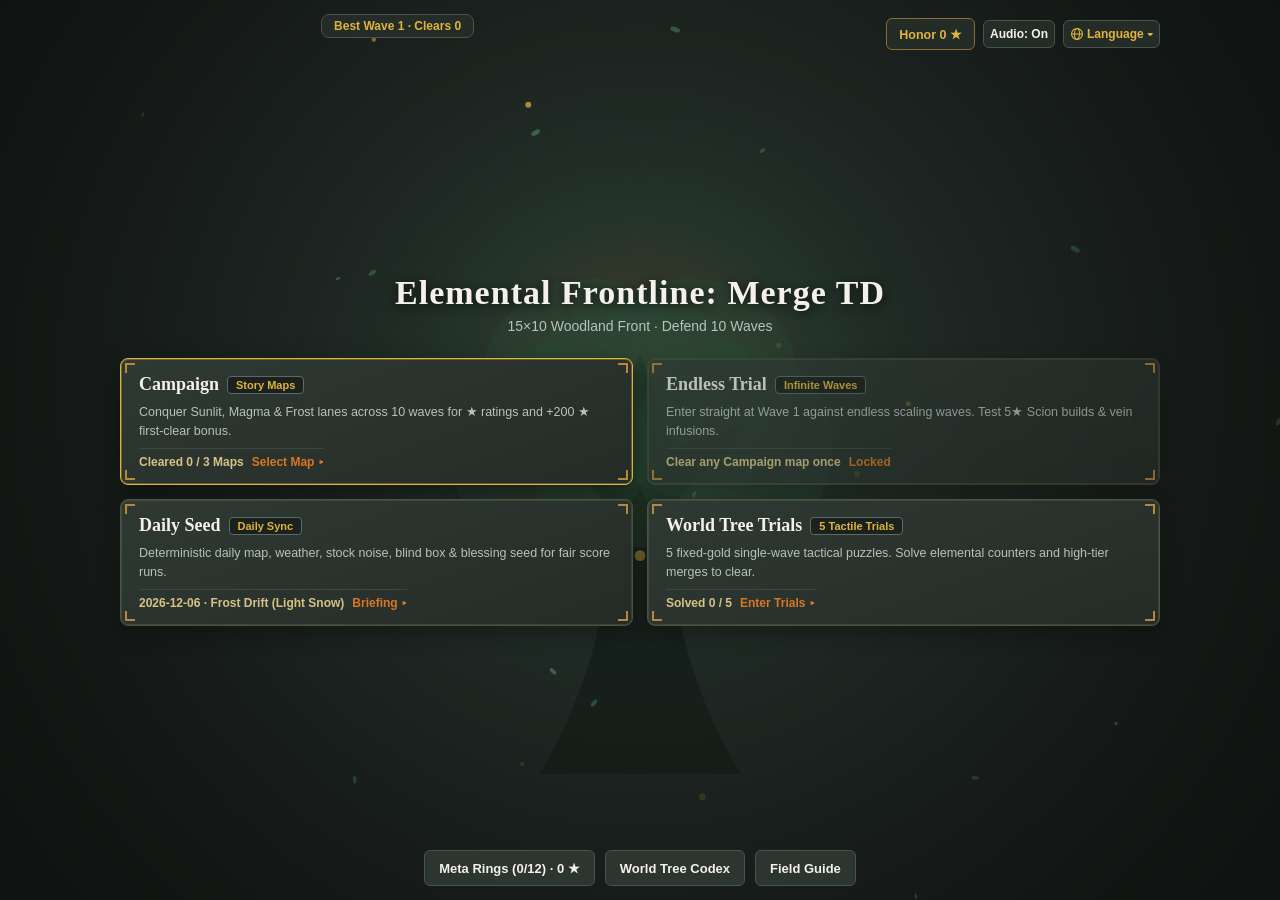
==== index.html @ 01dba40d "1" ====
<!DOCTYPE html>
<html lang="zh-TW">

<head>
    <meta charset="UTF-8">
    <meta name="viewport" content="width=device-width, initial-scale=1.0, viewport-fit=cover">
    <title>元素陣線：合成塔防</title>
    <link rel="icon" href="data:,">
    <link rel="stylesheet" href="style.css">
</head>

<body>
    <main class="center-arena">
        <!-- 單排不折行頂部 HUD：整合生命、金幣、靈露、波數與倍速/暫停/音效/？說明鈕 -->
        <div id="hud-container">
            <div class="hud-stats">
                <div class="hud-item hud-hp" title="世界樹生命"><svg class="ui-ico ui-ico-heart" viewBox="0 0 16 16"
                        aria-hidden="true">
                        <path
                            d="M8 13.7C8 13.7 2.2 10 2.2 5.7A3.2 3.2 0 0 1 8 3.8a3.2 3.2 0 0 1 5.8 1.9C13.8 10 8 13.7 8 13.7Z"
                            fill="currentColor" />
                    </svg><span id="base-hp-display" class="num">20/20</span></div>
                <div class="hud-item hud-gold" title="當前金幣"><span aria-hidden="true">💰</span><span id="gold-display"
                        class="num">40</span></div>
                <div class="hud-item hud-dew" title="擊殺敵人累積靈露，用於施放世界樹主動技能"><svg class="ui-ico ui-ico-dew"
                        viewBox="0 0 16 16" aria-hidden="true">
                        <path d="M8 2.2C8 2.2 3.8 7.1 3.8 10.1a4.2 4.2 0 0 0 8.4 0C12.2 7.1 8 2.2 8 2.2Z"
                            fill="#4A9EBF" />
                    </svg><span id="hud-dew-label">靈露</span> <span class="dew-bar-track"><span id="dew-bar-fill"
                            class="dew-bar-fill"></span></span><span id="dew-display" class="num">20/120</span>
                </div>
                <div class="hud-item hud-wave">
                    <span id="wave-display" class="num">第 1 / 10 波</span>
                    <span id="wave-phase-tag" class="wave-phase-tag num">等待開始</span>
                </div>
                <div class="hud-item hud-best" title="本圖最高紀錄"><span id="hud-best-label">最高</span> <span
                        id="best-wave-display" class="num">第 1 波</span>
                </div>
            </div>
            <div class="hud-actions">
                <button id="speed-btn" class="hud-ctrl-btn speed-btn num" type="button"
                    title="切換遊戲倍速 [Tab/S]">1x</button>
                <button id="pause-btn" class="hud-ctrl-btn hud-pause-btn" type="button" disabled
                    title="暫停或繼續 [Space]">暫停</button>
                <button id="sound-btn" class="hud-ctrl-btn hud-sound-btn" type="button" title="切換音效">音效</button>
                <button id="help-btn" class="hud-ctrl-btn hud-help-btn" type="button" aria-expanded="false"
                    aria-label="開啟戰術手冊" title="開啟戰術手冊與屬性地形速查"><svg class="ui-ico ui-ico-help" viewBox="0 0 16 16"
                        aria-hidden="true">
                        <circle cx="8" cy="8" r="6" fill="none" stroke="currentColor" stroke-width="1.5" />
                        <path d="M6.3 6.2a1.8 1.8 0 1 1 2.5 1.7c-.6.3-.8.7-.8 1.3v.3M8 11.8v.2" fill="none"
                            stroke="currentColor" stroke-width="1.6" stroke-linecap="round" />
                    </svg><span id="help-btn-label">戰術手冊</span></button>
                <div class="lang-dropdown" id="lang-dropdown">
                    <button id="lang-btn" class="hud-ctrl-btn hud-lang-btn" type="button" aria-haspopup="true"
                        aria-expanded="false" aria-label="切換語言" title="切換語言 / Switch Language">
                        <svg class="lang-globe-icon" viewBox="0 0 16 16" aria-hidden="true">
                            <circle cx="8" cy="8" r="6.2" fill="none" stroke="currentColor" stroke-width="1.3" />
                            <ellipse cx="8" cy="8" rx="2.8" ry="6.2" fill="none" stroke="currentColor"
                                stroke-width="1.2" />
                            <line x1="2.2" y1="8" x2="13.8" y2="8" stroke="currentColor" stroke-width="1.2" />
                        </svg>
                        <span id="lang-btn-label">語言 ▾</span>
                    </button>
                    <div id="lang-menu" class="lang-menu hidden" role="menu" aria-labelledby="lang-btn">
                        <button type="button" class="lang-option is-active" data-lang="zh-TW" role="menuitemradio"
                            aria-checked="true">
                            <span>繁體中文</span>
                            <span class="lang-check" aria-hidden="true">✓</span>
                        </button>
                        <button type="button" class="lang-option" data-lang="en" role="menuitemradio"
                            aria-checked="false">
                            <span>English</span>
                            <span class="lang-check" aria-hidden="true">✓</span>
                        </button>
                    </div>
                </div>
            </div>
        </div>

        <!-- 頂部 HUD 下方收折標籤列（預設收合僅顯示下波弱點占比與總數，點擊才展開詳細清單） -->
        <div id="hud-sub-slot" class="hud-sub-slot">
            <div id="wave-forecast-bar" class="wave-forecast-bar">
                <div class="forecast-bar-main">
                    <button id="forecast-toggle-btn" class="forecast-toggle-btn" type="button" aria-expanded="false">
                        <span id="forecast-bar-title" class="num">下波預告 · 第 1 波</span>
                        <span id="forecast-weak-chips" class="forecast-weak-chips num"></span>
                        <span id="forecast-toggle-indicator" class="forecast-chevron">▾</span>
                    </button>
                    <div id="forecast-inline-summary" class="forecast-inline-summary"></div>
                    <div id="info-legend" class="info-legend-inline hidden">
                        <span><svg class="ui-ico ui-ico-fire" viewBox="0 0 16 16" aria-hidden="true">
                                <path
                                    d="M8.4 1.8c.4 2.4 3.4 4.1 3.4 7.4a3.8 3.8 0 0 1-7.6 0c0-1.9 1-3.3 2.1-4.3.2 1.2 1 1.8 1.6 2-.3-1.8.1-3.5.5-5.1Z"
                                    fill="#C94A38" />
                            </svg><span class="legend-text">火 ▸ 蔓藤</span></span>
                        <span><svg class="ui-ico ui-ico-ice" viewBox="0 0 16 16" aria-hidden="true">
                                <path d="M8 1.8v12.4M2.6 4.9l10.8 6.2M13.4 4.9L2.6 11.1" stroke="#4A9EBF"
                                    stroke-width="1.6" stroke-linecap="round" />
                            </svg><span class="legend-text">冰 ▸ 熔岩</span></span>
                        <span><svg class="ui-ico ui-ico-thunder" viewBox="0 0 16 16" aria-hidden="true">
                                <path d="M9.4 1.8L3.8 9h4l-1.2 5.2L12.2 7H8.2l1.2-5.2Z" fill="#E0B43C" />
                            </svg><span class="legend-text">雷 ▸ 機械</span></span>
                    </div>
                </div>
                <div id="forecast-detail-drawer" class="forecast-detail-drawer">
                    <div class="forecast-detail-col">
                        <span id="forecast-current-header" class="forecast-col-title num">本波情報 · 第 1 波</span>
                        <ul id="forecast-current-list" class="forecast-list"></ul>
                    </div>
                    <div class="forecast-detail-col">
                        <span id="forecast-next-header" class="forecast-col-title num">下波預告 · 第 2 波</span>
                        <ul id="forecast-next-list" class="forecast-list"></ul>
                    </div>
                </div>
            </div>

            <div id="pause-banner" class="pause-banner hidden" role="status" aria-live="polite">
                <span class="pause-banner-text">遊戲已暫停 — 點擊繼續或按 [Space] 恢復</span>
                <div class="pause-banner-actions">
                    <button id="pause-resume-btn" class="pause-banner-btn pause-resume-btn" type="button">繼續</button>
                    <button id="pause-menu-btn" class="pause-banner-btn pause-menu-btn" type="button">切換地圖</button>
                </div>
            </div>
        </div>

        <!-- 桌面寬螢幕兩側石板資訊欄 + 中央 15x10 戰場舞台 -->
        <div class="battlefield-row">
            <aside id="side-panel-left" class="side-panel side-panel-left" aria-label="元素相剋與地形加成速查">
                <div class="side-panel-section">
                    <h2 class="side-panel-title">元素相剋速查</h2>
                    <ul class="side-panel-list">
                        <li class="side-panel-row"><span><svg class="ui-ico ui-ico-fire" viewBox="0 0 16 16"
                                    aria-hidden="true">
                                    <path
                                        d="M8.4 1.8c.4 2.4 3.4 4.1 3.4 7.4a3.8 3.8 0 0 1-7.6 0c0-1.9 1-3.3 2.1-4.3.2 1.2 1 1.8 1.6 2-.3-1.8.1-3.5.5-5.1Z"
                                        fill="#C94A38" />
                                </svg><span class="el-counter-text">火 ▸ 蔓藤 / 史萊姆</span></span><span
                                class="side-val num">175%</span></li>
                        <li class="side-panel-row"><span><svg class="ui-ico ui-ico-ice" viewBox="0 0 16 16"
                                    aria-hidden="true">
                                    <path d="M8 1.8v12.4M2.6 4.9l10.8 6.2M13.4 4.9L2.6 11.1" stroke="#4A9EBF"
                                        stroke-width="1.6" stroke-linecap="round" />
                                </svg><span class="el-counter-text">冰 ▸ 熔岩 / 獵犬</span></span><span
                                class="side-val num">175%</span>
                        </li>
                        <li class="side-panel-row"><span><svg class="ui-ico ui-ico-thunder" viewBox="0 0 16 16"
                                    aria-hidden="true">
                                    <path d="M9.4 1.8L3.8 9h4l-1.2 5.2L12.2 7H8.2l1.2-5.2Z" fill="#E0B43C" />
                                </svg><span class="el-counter-text">雷 ▸ 飛艇 / 魔像</span></span><span
                                class="side-val num">175%</span>
                        </li>
                        <li class="side-panel-row"><span><span class="el-counter-text">✨ 轉職 ▸
                                    親和弱點</span></span><span class="side-val num">135%</span>
                        </li>
                    </ul>
                </div>
                <div class="side-panel-section">
                    <h2 class="side-panel-title">戰術地形加成</h2>
                    <ul class="side-panel-list">
                        <li class="side-panel-row side-terrain-row"><span class="terrain-swatch swatch-highground"
                                aria-hidden="true"></span><span>制高點</span><span class="side-val num">射程 +30%</span>
                        </li>
                        <li class="side-panel-row side-terrain-row"><span class="terrain-swatch swatch-mana"
                                aria-hidden="true"></span><span>元素靈脈</span><span class="side-val num">攻速 +25%</span>
                        </li>
                        <li class="side-panel-row side-terrain-row"><span class="terrain-swatch swatch-tree"
                                aria-hidden="true"></span><span>世界樹庇護</span><span class="side-val num">傷 +20%</span>
                        </li>
                    </ul>
                </div>
                <div class="side-panel-section">
                    <h2 class="side-panel-title">轉職與升星</h2>
                    <ul class="side-panel-list">
                        <li class="side-panel-row"><span>異系 1★ + 1★</span><span class="side-val num">轉職 1★</span>
                        </li>
                        <li class="side-panel-row"><span>同種 / 灌注 1★</span><span class="side-val num">升星 2★</span>
                        </li>
                        <li class="side-panel-row"><span>同種 2★ + 2★</span><span class="side-val num">冠枝 3★</span>
                        </li>
                        <li class="side-panel-row"><span>同脈 3★ / 餵養</span><span class="side-val num">古冠·雙生 4★</span>
                        </li>
                        <li class="side-panel-row"><span>同脈 4★ / 16U</span><span class="side-val num">神裔 5★</span>
                        </li>
                    </ul>
                </div>
            </aside>

            <!-- 15x10 戰場舞台容器（80% 視覺重心） -->
            <div id="board-stage">
                <div id="grid-board"></div>
                <div id="range-layer" aria-hidden="true">
                    <div id="range-circle"></div>
                </div>
                <canvas id="fx-canvas" aria-hidden="true"></canvas>
                <div id="monster-layer" aria-hidden="true"></div>
                <div id="floating-layer" aria-hidden="true"></div>
                <!-- 特殊地形與防禦塔原位輕量浮動名牌 -->
                <div id="terrain-tooltip" class="terrain-tooltip hidden" role="status" aria-live="polite"></div>
                <div id="tower-tooltip" class="tower-tooltip hidden" role="status" aria-live="polite"></div>
                <!-- 新手首局不擋路輕量情境提示（pointer-events 穿透棋盤，僅關閉按鈕可點） -->
                <aside id="onboarding-toast" class="onboarding-toast hidden" role="status" aria-live="polite" aria-label="新手情境提示">
                    <div class="onboarding-toast-body">
                        <div class="onboarding-toast-head">
                            <span id="onboarding-step-tag" class="onboarding-step-tag num">提示 1/3</span>
                            <span id="onboarding-title" class="onboarding-title"></span>
                        </div>
                        <p id="onboarding-desc" class="onboarding-desc"></p>
                    </div>
                    <button id="onboarding-close-btn" class="onboarding-close-btn" type="button" aria-label="關閉並略過引導">略過 ×</button>
                </aside>
                <!-- 懸停或點選場上怪物時浮現之目標怪物情報卡 -->
                <div id="side-monster-card" class="side-panel-section side-monster-card floating-monster-card hidden" aria-live="polite">
                    <div class="smc-title-bar">
                        <h2 class="side-panel-title">目標敵軍情報</h2>
                        <span id="side-monster-lock-tag" class="smc-lock-tag num hidden">鎖定檢視</span>
                    </div>
                    <div id="side-monster-lock-track" class="smc-lock-track hidden" aria-hidden="true">
                        <div id="side-monster-lock-fill" class="smc-lock-fill"></div>
                    </div>
                    <div class="smc-header">
                        <canvas id="side-monster-portrait" class="smc-portrait" width="44" height="44" data-size="44"
                            aria-hidden="true"></canvas>
                        <div class="smc-title-wrap">
                            <div id="side-monster-name" class="smc-name"></div>
                            <div id="side-monster-hp" class="smc-hp num"></div>
                        </div>
                    </div>
                    <div id="side-monster-shield" class="smc-shield num hidden"></div>
                    <div id="side-monster-stats" class="smc-stats num"></div>
                    <div id="side-monster-debuffs" class="smc-debuffs num hidden"></div>
                    <div id="side-monster-trait" class="smc-trait"></div>
                </div>
                <div id="mobile-monster-card" class="mobile-monster-card hidden" role="status" aria-live="polite">
                </div>
                <div id="boss-status-bar" class="boss-status-bar hidden" aria-live="polite">
                    <div class="boss-banner-top">
                        <span id="boss-banner-title">終極魔王</span>
                        <span id="boss-banner-hp-text" class="num">0 / 0</span>
                    </div>
                    <div class="boss-banner-hp-track">
                        <div id="boss-banner-hp-fill" class="boss-banner-hp-fill"></div>
                    </div>
                </div>
                <!-- Boss 降臨高情緒橫幅（W5 / W10 / W15 / W20 約 0.8s 劃過，不阻斷操作） -->
                <div id="boss-entrance-banner" class="boss-entrance-banner hidden" aria-hidden="true">
                    <div class="boss-entrance-crest" aria-hidden="true"></div>
                    <div class="boss-entrance-text-wrap">
                        <span id="boss-entrance-kicker" class="boss-entrance-kicker">領主警示</span>
                        <strong id="boss-entrance-title" class="boss-entrance-title">魔王降臨</strong>
                        <span id="boss-entrance-sub" class="boss-entrance-sub num">弱點 · 護甲</span>
                    </div>
                </div>
                <!-- 0.15x 子彈時間 T2 -> T3 進化分岔選擇與確認輪盤 -->
                <div id="evo-confirm-overlay" class="evo-confirm-overlay hidden" role="dialog" aria-modal="true"
                    aria-labelledby="evo-confirm-title">
                    <div class="evo-confirm-panel">
                        <div class="evo-confirm-header">
                            <span id="evo-confirm-title" class="evo-confirm-title">世界樹冠枝開花選擇</span>
                            <span id="evo-bullet-tag" class="evo-bullet-tag num">0.15x 子彈時間</span>
                        </div>
                        <div id="evo-confirm-options" class="evo-confirm-options"></div>
                        <div class="evo-confirm-footer">
                            <button id="evo-cancel-btn" class="evo-cancel-btn" type="button">取消退回原位 [Esc]</button>
                        </div>
                    </div>
                </div>
            </div>

            <aside id="side-panel-right" class="side-panel side-panel-right hidden" aria-label="本波與下波出怪詳情">
                <div id="side-wave-current-section" class="side-panel-section">
                    <h2 id="side-current-header" class="side-panel-title num">本波情報 · 第 1 波</h2>
                    <ul id="side-current-list" class="forecast-list"></ul>
                </div>
                <div class="side-panel-section">
                    <h2 id="side-next-header" class="side-panel-title num">下波預告 · 第 2 波</h2>
                    <ul id="side-next-list" class="forecast-list"></ul>
                </div>
            </aside>
        </div>

        <!-- 固定式防禦塔檢查列（上排：名稱＋血脈成長路徑；下排：單體/群傷DPS、累計傷害、索敵模式、出售） -->
        <div id="tower-inspector" aria-live="polite">
            <div id="inspector-empty" class="inspector-empty">
                點選場上防禦塔或敵軍以檢視屬性與切換索敵
            </div>
            <div id="inspector-active" class="inspector-active hidden">
                <div class="inspector-top-row">
                    <span id="inspector-name" class="inspector-badge">🔥 火芽 ★</span>
                    <span id="inspector-lineage" class="inspector-lineage">🔥 火芽</span>
                    <span id="inspector-terrain" class="inspector-terrain hidden"></span>
                    <span id="inspector-growth-badge" class="inspector-growth-badge num hidden">充能 4 / 8 U</span>
                </div>
                <div class="inspector-bottom-row">
                    <div class="inspector-metrics">
                        <span id="inspector-dps" class="inspector-stat num">單體 DPS 21</span>
                        <span id="inspector-aoe-dps" class="inspector-stat inspector-aoe num hidden">預估群傷 DPS
                            0</span>
                        <span id="inspector-total-dmg" class="inspector-stat num">累計傷害 0</span>
                        <span id="inspector-range" class="inspector-stat num">射程 2.3</span>
                    </div>
                    <div class="inspector-actions">
                        <button id="inspector-infuse-btn" class="inspector-btn infuse-btn num hidden" type="button"><span id="inspector-infuse-text">靈脈灌注 (225 💰)</span></button>
                        <button id="inspector-target-btn" class="inspector-btn target-btn" type="button">索敵：最前</button>
                        <button id="inspector-sell-btn" class="inspector-btn sell-btn num" type="button">出售 (+7
                            💰)</button>
                    </div>
                </div>
            </div>
        </div>

        <!-- 世界樹商會 · 波間抽屜（0 元環時收斂隱藏；解鎖對應元環節點後顯示） -->
        <section id="world-tree-guild-panel" class="guild-drawer-panel hidden" aria-label="世界樹商會波間抽屜">
            <div class="guild-drawer-header">
                <div class="guild-header-left">
                    <button id="guild-drawer-toggle-btn" class="guild-toggle-btn" type="button" aria-expanded="false">
                        <span id="guild-drawer-title">世界樹商會 [B]</span>
                        <span id="guild-drawer-chevron" class="guild-chevron">▴</span>
                    </button>
                    <span id="guild-root-summary-badge" class="guild-meta-tag num">根鬚 Lv.0</span>
                    <span id="guild-noncombat-cap-badge" class="guild-meta-tag num">淨利 0/30</span>
                    <span id="guild-crit-bonus-badge" class="guild-meta-tag num">暴擊 +0.0%</span>
                </div>
                <div class="guild-header-right">
                    <button id="guild-harvest-btn" class="guild-hold-timer-btn guild-harvest-shortcut num" type="button"
                        title="消耗 50 靈露：立即收穫黃金並刷新全場攻擊冷卻（快捷鍵 [E]）">
                        豐收 50💧 [E]
                    </button>
                    <button id="guild-hold-timer-btn" class="guild-hold-timer-btn num" type="button">
                        暫停倒數
                    </button>
                </div>
            </div>

            <div id="guild-drawer-body" class="guild-drawer-body hidden">
                <div class="guild-tabs-bar" role="tablist" aria-label="世界樹商會分頁">
                    <button type="button" id="guild-tab-btn-roots" class="guild-tab-btn is-active" data-guild-tab="roots" role="tab" aria-selected="true">聚寶根鬚</button>
                    <button type="button" id="guild-tab-btn-stocks" class="guild-tab-btn" data-guild-tab="stocks" role="tab" aria-selected="false">元素股市</button>
                    <button type="button" id="guild-tab-btn-fate" class="guild-tab-btn" data-guild-tab="fate" role="tab" aria-selected="false">盲盒與對賭</button>
                    <button type="button" id="guild-drawer-close-btn" class="guild-drawer-close-btn" title="收合商會抽屜 [B / Esc]">收合 ×</button>
                </div>

                <!-- Tab 1：聚寶根鬚（Lv.0 → Lv.3） -->
                <div id="guild-tab-roots" class="guild-tab-pane" data-guild-pane="roots" role="tabpanel">
                    <div id="world-tree-root-panel" class="tree-root-panel guild-root-integrated" aria-label="世界樹聚寶根鬚經營系統">
                        <div class="tree-root-header">
                            <div class="tree-root-title-wrap">
                                <span id="tree-root-title" class="tree-root-title">世界樹 · 聚寶根鬚</span>
                                <span id="tree-root-lv-badge" class="tree-root-lv-badge num">Lv.0 / Lv.3</span>
                                <span id="tree-root-refund-badge" class="tree-root-meta-tag num">出售退費 70%</span>
                                <span id="tree-root-yield-badge" class="tree-root-meta-tag tree-root-yield num">本波預估 +0 💰（軟上限 30 💰）</span>
                            </div>
                            <button id="tree-root-upgrade-btn" class="tree-root-upgrade-btn num" type="button">
                                升級 Lv.1 汲取根鬚 (45 💰)
                            </button>
                        </div>
                        <div id="tree-root-tiers" class="tree-root-tiers">
                            <button type="button" class="tree-root-tier-card is-next" data-root-tier="1">
                                <div class="root-tier-head">
                                    <span class="root-tier-name">Lv.1 汲取根鬚</span>
                                    <span class="root-tier-cost num">45 💰</span>
                                </div>
                                <div class="root-tier-desc num">每清完 1 波固定額外獲得 +15 💰</div>
                            </button>
                            <button type="button" class="tree-root-tier-card is-locked" data-root-tier="2">
                                <div class="root-tier-head">
                                    <span class="root-tier-name">Lv.2 黃金根脈</span>
                                    <span class="root-tier-cost num">75 💰</span>
                                </div>
                                <div class="root-tier-desc num">每波 +32 💰 · 全場出售退費率 70% → 80%</div>
                            </button>
                            <button type="button" class="tree-root-tier-card is-locked" data-root-tier="3">
                                <div class="root-tier-head">
                                    <span class="root-tier-name">Lv.3 複利樹心</span>
                                    <span class="root-tier-cost num">110 💰</span>
                                </div>
                                <div class="root-tier-desc num">每波 +42 💰 ＋ 現金 8% 利息（上限 +35 💰，軟上限 22 + 8w）</div>
                            </button>
                        </div>
                    </div>
                </div>

                <!-- Tab 2：元素股市（🔥火股、❄️冰股、⚡雷股） -->
                <div id="guild-tab-stocks" class="guild-tab-pane hidden" data-guild-pane="stocks" role="tabpanel">
                    <div class="guild-module-card guild-stock-card">
                        <div class="guild-module-head">
                            <span id="guild-stock-title" class="guild-module-title">元素股市</span>
                            <span id="guild-stock-sub" class="guild-module-sub num">上限 10 股 · 單股傷 +2.4% · 賣出 5% 費</span>
                        </div>
                        <div id="guild-stock-list" class="guild-stock-list">
                            <div class="stock-row" data-stock-element="fire">
                                <div class="stock-info">
                                    <span class="stock-name">🔥 火股</span>
                                    <span id="stock-price-fire" class="stock-price num">20 💰</span>
                                    <span id="stock-trend-fire" class="stock-trend num">持平 33%</span>
                                </div>
                                <div class="stock-actions">
                                    <span id="stock-hold-fire" class="stock-hold num">0/10 (+0%)</span>
                                    <button type="button" class="stock-btn stock-buy-btn" data-stock-action="buy" data-stock-el="fire">買入</button>
                                    <button type="button" class="stock-btn stock-sell-btn" data-stock-action="sell" data-stock-el="fire" disabled>賣出</button>
                                </div>
                            </div>
                            <div class="stock-row" data-stock-element="ice">
                                <div class="stock-info">
                                    <span class="stock-name">❄️ 冰股</span>
                                    <span id="stock-price-ice" class="stock-price num">20 💰</span>
                                    <span id="stock-trend-ice" class="stock-trend num">持平 33%</span>
                                </div>
                                <div class="stock-actions">
                                    <span id="stock-hold-ice" class="stock-hold num">0/10 (+0%)</span>
                                    <button type="button" class="stock-btn stock-buy-btn" data-stock-action="buy" data-stock-el="ice">買入</button>
                                    <button type="button" class="stock-btn stock-sell-btn" data-stock-action="sell" data-stock-el="ice" disabled>賣出</button>
                                </div>
                            </div>
                            <div class="stock-row" data-stock-element="thunder">
                                <div class="stock-info">
                                    <span class="stock-name">⚡ 雷股</span>
                                    <span id="stock-price-thunder" class="stock-price num">20 💰</span>
                                    <span id="stock-trend-thunder" class="stock-trend num">持平 33%</span>
                                </div>
                                <div class="stock-actions">
                                    <span id="stock-hold-thunder" class="stock-hold num">0/10 (+0%)</span>
                                    <button type="button" class="stock-btn stock-buy-btn" data-stock-action="buy" data-stock-el="thunder">買入</button>
                                    <button type="button" class="stock-btn stock-sell-btn" data-stock-action="sell" data-stock-el="thunder" disabled>賣出</button>
                                </div>
                            </div>
                        </div>
                    </div>
                </div>

                <!-- Tab 3：盲盒與對賭（命運種子盲盒 + 波次對賭懸賞） -->
                <div id="guild-tab-fate" class="guild-tab-pane hidden" data-guild-pane="fate" role="tabpanel">
                    <div class="guild-fate-grid">
                        <div class="guild-module-card guild-blindbox-card">
                            <div class="guild-module-head">
                                <span id="guild-box-title" class="guild-module-title">命運種子盲盒</span>
                                <span id="guild-box-pity" class="guild-module-sub num">1★ 保底進度 0 / 3（第 4 抽必出 2★+）</span>
                            </div>
                            <div id="guild-box-desc" class="guild-box-desc">
                                1★ 48% · 2★ 32% · 萬能果實 12% · 3★ 8%（未出 2★+ 全隊暴擊 +1.5%，盲盒塔退費依實付價計）
                            </div>
                            <div class="guild-box-actions">
                                <button id="blind-box-buy-btn" class="guild-cta-btn num" type="button">
                                    開啟命運盲盒 (35 💰)
                                </button>
                                <button id="fusion-fruit-slot-btn" class="fusion-fruit-btn num" type="button" disabled>
                                    萬能融合果實 (0/1) · 暫無果實
                                </button>
                            </div>
                        </div>

                        <div class="guild-module-card guild-wager-card">
                            <div class="guild-module-head">
                                <span id="guild-wager-title" class="guild-module-title">波次對賭懸賞</span>
                                <span id="guild-wager-sub" class="guild-module-sub num">開戰前二選一 · 不選則正常開波</span>
                            </div>
                            <div class="guild-wager-options">
                                <button id="wager-zero-leak-btn" class="wager-option-btn" type="button" data-wager-type="zero_leak">
                                    <div class="wager-opt-head">
                                        <span id="wager-zero-title" class="wager-opt-name">零封懸賞</span>
                                        <span id="wager-zero-cost" class="wager-opt-badge num">押注 40 💰</span>
                                    </div>
                                    <div id="wager-zero-desc" class="wager-opt-desc num">
                                        本波 0 掉血返還 70 💰（淨賺 +30 💰）；漏怪沒收押金並補償 +15 💧
                                    </div>
                                </button>
                                <button id="wager-surge-btn" class="wager-option-btn" type="button" data-wager-type="monster_surge">
                                    <div class="wager-opt-head">
                                        <span id="wager-surge-title" class="wager-opt-name">魔潮加碼</span>
                                        <span id="wager-surge-limit" class="wager-opt-badge num">免押金 · 剩 2/2 次</span>
                                    </div>
                                    <div id="wager-surge-desc" class="wager-opt-desc num">
                                        怪血量 +25% · 移速 +10%；守住後擊殺賞金 ×1.45 ＋ 1 顆萬能果實
                                    </div>
                                </button>
                            </div>
                        </div>
                    </div>
                </div>
            </div>
        </section>

        <!-- 精簡底部操作區：左側元素召喚卡 ＋ 右側世界樹主動技能與快捷功能列 -->
        <div class="bottom-action-deck">
            <!-- 屬性等寬拖拉式指定召喚控制區（由 Object.keys 動態掃描生成） -->
            <div id="element-spawner-container"></div>

            <!-- 主動技能、圖鑑與開波等寬工具列 -->
            <div class="action-controls">
                <button id="skill-entangle-btn" class="skill-btn skill-entangle" type="button"
                    title="消耗 40 靈露：全場敵人定身 2.5 秒且易傷 +20%（冷卻 8 秒）">
                    <span class="skill-cd-mask"></span>
                    <span class="skill-dew-bar"></span>
                    <span class="skill-label">纏繞 <span class="num">40💧 [Q]</span></span>
                    <span class="skill-sub num">差 20 💧</span>
                </button>
                <button id="skill-frenzy-btn" class="skill-btn skill-frenzy" type="button"
                    title="消耗 60 靈露：全場防禦塔攻速 +35% 持續 5 秒（冷卻 12 秒）">
                    <span class="skill-cd-mask"></span>
                    <span class="skill-dew-bar"></span>
                    <span class="skill-label">狂熱 <span class="num">60💧 [W]</span></span>
                    <span class="skill-sub num">差 40 💧</span>
                </button>
                <button id="skill-harvest-btn" class="skill-btn skill-harvest" type="button"
                    title="消耗 50 靈露：依波次收穫金幣（受軟上限約束）並立即重置全場塔攻擊冷卻（冷卻 14 秒）">
                    <span class="skill-cd-mask"></span>
                    <span class="skill-dew-bar"></span>
                    <span class="skill-label">豐收 <span class="num">50💧 [E]</span></span>
                    <span class="skill-sub num">差 30 💧</span>
                </button>
                <button id="codex-btn" class="codex-btn" type="button">世界樹圖譜</button>
                <button id="next-wave-btn" class="wave-btn" type="button" disabled><span
                        id="next-wave-label">立即開波</span><span id="next-wave-bonus"
                        class="wave-btn-bonus num hidden"></span></button>
                <button id="add-gold-btn" class="debug-btn debug-only" type="button">+500 💰</button>
                <button id="clear-gold-btn" class="debug-btn-danger debug-only" type="button">清空金幣</button>
            </div>
        </div>

        <p id="msg-text">點擊「開始防守」開啟戰局，準備第 1 波防線佈置。</p>
    </main>

    <!-- 右上角「？」按需開啟之戰術手冊抽屜彈窗（整合原左側元素相剋、戰術地形、轉職升星速查） -->
    <div id="guide-overlay" class="modal-overlay hidden" role="dialog" aria-modal="true" aria-labelledby="guide-title">
        <div class="modal-card guide-card">
            <div class="guide-header-bar">
                <h1 id="guide-title" class="codex-title">戰術手冊與地形速查</h1>
                <button id="guide-x-btn" class="modal-x-btn" type="button" aria-label="關閉戰術手冊">×</button>
            </div>
            <p class="modal-subtitle">掌握屬性相剋與特殊地形加成，穩固世界樹防線。</p>

            <div class="guide-section">
                <h2 class="guide-section-title">元素相剋速查</h2>
                <ul class="panel-list">
                    <li class="panel-row">
                        <span class="panel-key">🔥 火塔 ▸ 蔓藤巨魔 / 史萊姆</span>
                        <span class="panel-val num">175% 暴擊 · 破甲 30%</span>
                    </li>
                    <li class="panel-row">
                        <span class="panel-key">❄️ 冰塔 ▸ 熔岩傀儡 / 疾風獵犬</span>
                        <span class="panel-val num">175% 暴擊 · 緩速 45%</span>
                    </li>
                    <li class="panel-row">
                        <span class="panel-key">⚡ 雷塔 ▸ 機械飛艇 / 重裝魔像</span>
                        <span class="panel-val num">175% 暴擊 · 連鎖彈跳</span>
                    </li>
                    <li class="panel-row">
                        <span class="panel-key">✨ 跨元素融合塔 ▸ 任一親和弱點</span>
                        <span class="panel-val num">135% 親和增傷</span>
                    </li>
                </ul>
            </div>

            <div class="guide-section">
                <h2 class="guide-section-title">戰術地形加成（懸停棋盤特殊格可檢視）</h2>
                <ul class="panel-list">
                    <li class="panel-row terrain-legend-row">
                        <span class="terrain-swatch swatch-highground" aria-hidden="true"></span>
                        <span class="panel-key">制高點</span>
                        <span class="panel-val num">射程 +30%</span>
                    </li>
                    <li class="panel-row terrain-legend-row">
                        <span class="terrain-swatch swatch-mana" aria-hidden="true"></span>
                        <span class="panel-key">元素靈脈</span>
                        <span class="panel-val num">攻速 +25%</span>
                    </li>
                    <li class="panel-row terrain-legend-row">
                        <span class="terrain-swatch swatch-tree" aria-hidden="true"></span>
                        <span class="panel-key">世界樹庇護所</span>
                        <span class="panel-val num">依血量最高 +20% 傷害</span>
                    </li>
                </ul>
            </div>

            <div class="guide-section">
                <h2 id="guide-evo-title" class="guide-section-title">轉職與升星金字塔（1★ → 5★ 16U）</h2>
                <div id="guide-evo-note" class="codex-note guide-evo-note num">
                    異系 1★+1★ ▸ 雙元 1★ (2U) ｜ 同種 1★+1★ ▸ 靈木主幹 2★ ｜ 同種 2★+2★ ▸ 冠枝 A/B 3★ (4U)<br>
                    同脈 3★+3★（或 8U）▸ 雙生 4★ ｜ 雙元 2★/3★ ＋ 缺口純系 ▸ 三元傳奇 3★/4★ ｜ 三元 16U ▸ 全圖唯一 5★ 原初之核
                </div>
            </div>

            <div class="guide-section">
                <h2 class="guide-section-title">防線紀要與快捷鍵</h2>
                <div id="guide-hotkey-note" class="codex-note">
                    每通過 3 波可獲世界樹枝枒祝福；第 5 與第 10 波迎戰領主魔王。<br>
                    熱鍵：<b>[1/2/3]</b> 召喚 ｜ <b>[Q/W/E]</b> 技能 ｜ <b>[B]</b> 商會 ｜ <b>[T]</b> 世界樹圖譜 ｜ <b>[Space]</b> 暫停 ｜ <b>[Tab/S]</b> 倍速 ｜
                    <b>[Esc]</b> 取消
                </div>
            </div>

            <div class="modal-actions">
                <button id="guide-close-btn" class="primary-cta-btn" type="button">返回戰場</button>
                <button id="guide-menu-btn" class="menu-return-btn hidden" type="button">切換地圖 / 返回封面</button>
            </div>
        </div>
    </div>

    <!-- 世界樹枝枒祝福（每 3 波 Roguelite 3 選 1） -->
    <div id="blessing-overlay" class="modal-overlay hidden" role="dialog" aria-modal="true"
        aria-labelledby="blessing-title">
        <div class="modal-card blessing-modal-card">
            <h1 id="blessing-title" class="blessing-title">世界樹枝枒祝福</h1>
            <p id="blessing-wave-subtitle" class="modal-subtitle">防線捷報，請擇一項世界樹賜福（每局唯一，不重複出現）。</p>
            <div id="blessing-choices" class="blessing-choices"></div>
            <div class="blessing-reroll-wrap">
                <button id="blessing-reroll-btn" class="blessing-reroll-btn hidden" type="button">重抽賜福（免費剩 1 次）</button>
            </div>
        </div>
    </div>

    <!-- 互動式元素世界樹演化圖譜與戰場百科彈窗（由 codex_system.js 動態渲染） -->
    <div id="codex-overlay" class="modal-overlay hidden" role="dialog" aria-modal="true" aria-labelledby="codex-title">
        <div class="modal-card codex-card">
            <div class="codex-header-bar">
                <div>
                    <h1 id="codex-title" class="codex-title">元素世界樹演化圖譜</h1>
                    <p class="modal-subtitle codex-subtitle">由世界樹原核向上生長：3 基礎 ＋ 3 雙元 ➔ 6 主幹 ➔ 12 冠枝 ＋ 3 三元傳奇 ➔ 唯一 5★ 原初之核（按 [T] 隨時暫停檢視）。</p>
                </div>
                <button id="codex-close-btn" class="codex-close-top-btn" type="button" aria-label="關閉圖鑑">關閉
                    [Esc]</button>
            </div>
            <div class="codex-tabs"></div>
            <div id="codex-tree-shell" class="codex-tree-shell"></div>
            <div class="codex-list hidden"></div>
        </div>
    </div>

    <!-- 全屏深林主大廳（兩步式進入：Step 1 模式選擇 -> Step 2 關卡／試煉配置 -> 單屏戰場） -->
    <div id="start-overlay" class="modal-overlay lobby-fullscreen" role="dialog" aria-modal="true"
        aria-labelledby="start-title">
        <canvas id="lobby-bg-canvas" class="lobby-bg-canvas" aria-hidden="true"></canvas>
        <div class="lobby-vignette" aria-hidden="true"></div>

        <div class="lobby-shell">
            <header class="lobby-top-bar">
                <div id="start-career-banner" class="start-career-banner num">全圖最高第 1 波 · 累計通關 0 次</div>
                <div class="lobby-top-controls">
                    <button id="lobby-honor-badge" class="lobby-top-pill num" type="button">榮譽 0 ★</button>
                    <button id="lobby-sound-btn" class="hud-ctrl-btn" type="button">音效：開</button>
                    <div class="lang-dropdown start-lang-dropdown" id="start-lang-dropdown">
                        <button id="start-lang-btn" class="hud-ctrl-btn hud-lang-btn" type="button"
                            aria-haspopup="true" aria-expanded="false" aria-label="切換語言"
                            title="切換語言 / Switch Language">
                            <svg class="lang-globe-icon" viewBox="0 0 16 16" aria-hidden="true">
                                <circle cx="8" cy="8" r="6.2" fill="none" stroke="currentColor" stroke-width="1.3" />
                                <ellipse cx="8" cy="8" rx="2.8" ry="6.2" fill="none" stroke="currentColor"
                                    stroke-width="1.2" />
                                <line x1="2.2" y1="8" x2="13.8" y2="8" stroke="currentColor" stroke-width="1.2" />
                            </svg>
                            <span id="start-lang-btn-label">語言 ▾</span>
                        </button>
                        <div id="start-lang-menu" class="lang-menu hidden" role="menu" aria-labelledby="start-lang-btn">
                            <button type="button" class="lang-option is-active" data-lang="zh-TW" role="menuitemradio"
                                aria-checked="true">
                                <span>繁體中文</span>
                                <span class="lang-check" aria-hidden="true">✓</span>
                            </button>
                            <button type="button" class="lang-option" data-lang="en" role="menuitemradio"
                                aria-checked="false">
                                <span>English</span>
                                <span class="lang-check" aria-hidden="true">✓</span>
                            </button>
                        </div>
                    </div>
                </div>
            </header>

            <main class="lobby-main">
                <div class="lobby-hero-head">
                    <h1 id="start-title" class="start-title lobby-hero-title">元素陣線：合成塔防</h1>
                    <p class="modal-subtitle lobby-hero-sub">15×10 古林戰線 · 守護世界樹抵禦 10 波攻勢</p>
                </div>

                <!-- Step 1：主大廳 4 大模式入口 -->
                <section id="lobby-step-hub" class="lobby-step-hub" aria-label="遊戲模式選擇">
                    <div id="lobby-mode-grid" class="lobby-mode-grid">
                        <button type="button" id="mode-card-campaign" class="lobby-mode-card ornate-card selected"
                            data-mode="campaign">
                            <span class="ornate-corner tl" aria-hidden="true"></span>
                            <span class="ornate-corner tr" aria-hidden="true"></span>
                            <span class="ornate-corner bl" aria-hidden="true"></span>
                            <span class="ornate-corner br" aria-hidden="true"></span>
                            <div class="mode-card-head">
                                <span id="mode-title-campaign" class="mode-card-title">戰役關卡</span>
                                <span id="mode-badge-campaign" class="mode-card-badge">主線推進</span>
                            </div>
                            <p id="mode-desc-campaign" class="mode-card-desc">推進晨光、熔岩與永凍三線戰場，挑戰 10 波魔王並贏取星級與首通 +200 ★ 榮譽。</p>
                            <div class="mode-card-foot">
                                <span id="mode-meta-campaign" class="mode-card-meta num">通關進度 0 / 3 圖</span>
                                <span id="mode-enter-campaign" class="mode-card-cta">選擇戰場 ▸</span>
                            </div>
                        </button>

                        <button type="button" id="mode-card-endless" class="lobby-mode-card ornate-card"
                            data-mode="endless">
                            <span class="ornate-corner tl" aria-hidden="true"></span>
                            <span class="ornate-corner tr" aria-hidden="true"></span>
                            <span class="ornate-corner bl" aria-hidden="true"></span>
                            <span class="ornate-corner br" aria-hidden="true"></span>
                            <div class="mode-card-head">
                                <span id="mode-title-endless" class="mode-card-title">無盡試煉</span>
                                <span id="mode-badge-endless" class="mode-card-badge">極限生存</span>
                            </div>
                            <p id="mode-desc-endless" class="mode-card-desc">由第 1 波起直面無止盡升壓攻勢，驗證 5★ 神裔與無限靈脈灌注構築極限。</p>
                            <div class="mode-card-foot">
                                <span id="mode-meta-endless" class="mode-card-meta num">任意戰役通關 1 次解鎖</span>
                                <span id="mode-enter-endless" class="mode-card-cta">進入無盡 ▸</span>
                            </div>
                        </button>

                        <button type="button" id="mode-card-daily" class="lobby-mode-card ornate-card"
                            data-mode="daily">
                            <span class="ornate-corner tl" aria-hidden="true"></span>
                            <span class="ornate-corner tr" aria-hidden="true"></span>
                            <span class="ornate-corner bl" aria-hidden="true"></span>
                            <span class="ornate-corner br" aria-hidden="true"></span>
                            <div class="mode-card-head">
                                <span id="mode-title-daily" class="mode-card-title">每日種子挑戰</span>
                                <span id="mode-badge-daily" class="mode-card-badge num">同題競速</span>
                            </div>
                            <p id="mode-desc-daily" class="mode-card-desc">以今日日期固定生成地圖、天氣、股市波動、盲盒與枝枒賜福序列，公平一戰。</p>
                            <div class="mode-card-foot">
                                <span id="mode-meta-daily" class="mode-card-meta num">今日種子載入中</span>
                                <span id="mode-enter-daily" class="mode-card-cta">查看簡報 ▸</span>
                            </div>
                        </button>

                        <button type="button" id="mode-card-puzzle" class="lobby-mode-card ornate-card"
                            data-mode="puzzle">
                            <span class="ornate-corner tl" aria-hidden="true"></span>
                            <span class="ornate-corner tr" aria-hidden="true"></span>
                            <span class="ornate-corner bl" aria-hidden="true"></span>
                            <span class="ornate-corner br" aria-hidden="true"></span>
                            <div class="mode-card-head">
                                <span id="mode-title-puzzle" class="mode-card-title">世界樹殘局試煉</span>
                                <span id="mode-badge-puzzle" class="mode-card-badge">單波解謎</span>
                            </div>
                            <p id="mode-desc-puzzle" class="mode-card-desc">5 道固定資金與極端怪潮殘局，唯有算準元素相剋與轉職合成方能一次破局。</p>
                            <div class="mode-card-foot">
                                <span id="mode-meta-puzzle" class="mode-card-meta num">已完成 0 / 5 關</span>
                                <span id="mode-enter-puzzle" class="mode-card-cta">挑戰殘局 ▸</span>
                            </div>
                        </button>
                    </div>
                </section>

                <!-- Step 2：關卡／難度契約／每日簡報／殘局配置 -->
                <section id="lobby-step-setup" class="modal-card start-card ornate-card lobby-setup-card hidden"
                    aria-label="出戰配置">
                    <div class="setup-step-bar">
                        <button id="lobby-setup-back-btn" class="lobby-back-btn" type="button">← 返回模式大廳</button>
                        <div class="setup-mode-pill">
                            <span id="lobby-setup-mode-title" class="setup-mode-title">戰役關卡</span>
                            <span id="lobby-setup-mode-badge" class="setup-mode-badge num">標準 10 波</span>
                        </div>
                    </div>

                    <!-- 戰役與無盡共通：地圖與難度契約面板 -->
                    <div id="setup-campaign-pane" class="setup-pane">
                        <div class="map-selector-section">
                            <h2 class="map-selector-header">選擇戰場地圖</h2>
                            <div id="map-selector-grid" class="map-selector-grid">
                                <button type="button" class="map-card selected" data-map-id="forest">
                                    <div class="map-card-top">
                                        <span class="map-card-name">晨光森林</span>
                                        <span class="map-diff-badge diff-std">標準難度</span>
                                    </div>
                                    <div class="map-card-desc">41 格蜿蜒長徑 · 經典穩定防線</div>
                                    <div id="map-record-forest" class="map-card-record num">最高第 1 波 · 尚未通關</div>
                                </button>
                                <button type="button" class="map-card" data-map-id="lava">
                                    <div class="map-card-top">
                                        <span class="map-card-name">熔岩峽谷</span>
                                        <span class="map-diff-badge diff-hard">進階挑戰</span>
                                    </div>
                                    <div class="map-card-desc">31 格雙折短徑 · 初始 +10 💰</div>
                                    <div id="map-record-lava" class="map-card-record num">最高第 1 波 · 尚未通關</div>
                                </button>
                                <button type="button" class="map-card" data-map-id="frost">
                                    <div class="map-card-top">
                                        <span class="map-card-name">永凍裂谷</span>
                                        <span class="map-diff-badge diff-ice">雙路分線</span>
                                    </div>
                                    <div class="map-card-desc">36 格雙線匯流 · 初始 +15 💰 · 冰脈傷害 +20%</div>
                                    <div id="map-record-frost" class="map-card-record num">最高第 1 波 · 尚未通關</div>
                                </button>
                            </div>
                        </div>

                        <details id="contracts-drawer" class="contracts-drawer">
                            <summary class="contracts-summary">
                                <span>難度契約（選填挑戰）</span>
                                <span id="contracts-summary-badge" class="contracts-summary-badge num">未啟用契約 · 榮譽 +0%</span>
                            </summary>
                            <div id="contracts-grid" class="contracts-grid"></div>
                        </details>
                    </div>

                    <!-- 每日種子簡報面板 -->
                    <div id="setup-daily-pane" class="setup-pane hidden">
                        <div class="daily-briefing-card ornate-card">
                            <div class="daily-brief-row">
                                <span id="daily-brief-date-k">挑戰日期</span>
                                <strong id="daily-date-label" class="num">2026-01-01</strong>
                            </div>
                            <div class="daily-brief-row">
                                <span id="daily-brief-seed-k">確定性種子碼</span>
                                <strong id="daily-seed-label" class="num">#00000000</strong>
                            </div>
                            <div class="daily-brief-row">
                                <span id="daily-brief-map-k">固定戰場</span>
                                <strong id="daily-map-label">晨光森林</strong>
                            </div>
                            <div class="daily-brief-row">
                                <span id="daily-brief-weather-k">今日林相天氣</span>
                                <strong id="daily-weather-label">熾陽暖森</strong>
                            </div>
                            <div class="daily-brief-row">
                                <span id="daily-brief-status-k">今日戰績</span>
                                <strong id="daily-status-label" class="num">尚未挑戰</strong>
                            </div>
                        </div>
                        <p id="daily-rule-note" class="daily-rule-note">今日所有波動（盲盒、股市雜訊、賜福抽卡、靈脈竊賊掉落）均鎖定同一種子序列，通關與敗陣結算皆會產生日期戰績卡。</p>
                    </div>

                    <!-- 世界樹殘局選關面板 -->
                    <div id="setup-puzzle-pane" class="setup-pane hidden">
                        <div id="puzzle-selector-grid" class="puzzle-selector-grid"></div>
                        <div id="puzzle-detail-box" class="puzzle-detail-box">
                            <div class="puzzle-detail-head">
                                <strong id="puzzle-detail-title">殘局試煉</strong>
                                <span id="puzzle-detail-meta" class="num">185 💰 · 1 ❤️</span>
                            </div>
                            <p id="puzzle-detail-desc" class="puzzle-detail-desc"></p>
                            <div id="puzzle-detail-hint" class="puzzle-detail-hint"></div>
                        </div>
                    </div>

                    <p id="start-quick-tip" class="start-quick-tip">拖曳元素卡建塔 · 異系轉職／同系升星 · [Q/W/E] 世界樹技能 · [B] 商會</p>

                    <div class="start-actions-row">
                        <button id="start-game-btn" class="primary-cta-btn" type="button">開始防守</button>
                    </div>
                </section>
            </main>

            <footer class="lobby-bottom-bar" aria-label="大廳常駐功能列">
                <button id="meta-tree-btn" class="lobby-dock-btn num" type="button">世界樹年輪 · 榮譽 0 ★</button>
                <button id="lobby-codex-btn" class="lobby-dock-btn" type="button">世界樹圖譜</button>
                <button id="lobby-guide-btn" class="lobby-dock-btn" type="button">戰術手冊</button>
            </footer>
        </div>
    </div>

    <!-- 通關勝利結算遮罩 -->
    <div id="victory-overlay" class="modal-overlay hidden" role="dialog" aria-modal="true"
        aria-labelledby="victory-title">
        <div class="modal-card victory-card">
            <div class="outcome-corner-bar">
                <button id="victory-feedback-toggle" class="feedback-toggle-btn" type="button"
                    aria-expanded="false">戰報與回饋</button>
            </div>
            <h1 id="victory-title" class="victory-title">防守成功 · 世界樹安然無恙</h1>
            <div id="victory-stars" class="victory-stars" aria-label="通關星級">★★★</div>
            <p id="victory-rank-text" class="modal-subtitle">成功守護世界樹，擊退第 10 波腐朽古樹王。</p>
            <div id="victory-mode-banner" class="outcome-mode-banner num hidden"></div>

            <div class="modal-stats">
                <div class="stat-row">
                    <span>戰場地圖</span>
                    <strong id="victory-map-text">晨光森林</strong>
                </div>
                <div class="stat-row">
                    <span>剩餘世界樹生命</span>
                    <strong id="victory-hp-text" class="num">20 / 20</strong>
                </div>
                <div class="stat-row">
                    <span>剩餘金幣</span>
                    <strong id="victory-gold-text" class="num">0 💰</strong>
                </div>
            </div>

            <div class="battle-recap">
                <div class="recap-title">本局數據戰報</div>
                <div class="recap-mvp-box">
                    <span class="recap-mvp-label">本局 MVP 砲塔</span>
                    <strong id="victory-mvp-text" class="recap-mvp-val">尚無輸出紀錄</strong>
                </div>
                <div class="recap-grid">
                    <div class="recap-cell"><span>總擊殺數</span><strong id="victory-kills-text" class="num">0 隻</strong>
                    </div>
                    <div class="recap-cell"><span>累計獲得金幣</span><strong id="victory-gold-earned-text" class="num">0
                            💰</strong></div>
                    <div class="recap-cell"><span>合成融合次數</span><strong id="victory-fusion-text" class="num">0 次</strong>
                    </div>
                </div>
                <div id="victory-contracts-row" class="recap-contracts num hidden"></div>
            </div>

            <!-- 試玩 5 秒主觀體感快評列 ＋ 單局黑盒子戰報複製（預設收納於右上角切換鈕） -->
            <div id="victory-feedback-box" class="feel-feedback-box hidden">
                <div class="feel-rating-header">5 秒試玩體感快評</div>
                <div class="feel-rating-bar">
                    <button type="button" class="feel-rating-btn" data-rating-tag="🔥 爽快好玩">爽快好玩</button>
                    <button type="button" class="feel-rating-btn" data-rating-tag="😴 中間有點無聊">中間有點無聊</button>
                    <button type="button" class="feel-rating-btn" data-rating-tag="🤯 難度太高卡關">難度太高卡關</button>
                    <button type="button" class="feel-rating-btn" data-rating-tag="🖐️ 拖拉操作卡手">拖拉操作卡手</button>
                </div>
                <div id="victory-rating-status" class="feel-rating-status">點擊上方標籤一鍵回饋本局體感</div>
                <button id="victory-copy-report-btn" class="copy-report-btn" type="button">複製本局數據戰報</button>
            </div>

            <div class="modal-actions">
                <button id="victory-restart-btn" class="primary-cta-btn" type="button">重新開始</button>
                <button id="endless-btn" class="secondary-cta-btn" type="button">繼續無盡挑戰</button>
                <button id="victory-menu-btn" class="menu-return-btn" type="button">切換地圖 / 主選單</button>
            </div>
        </div>
    </div>

    <!-- Game Over 結算遮罩 -->
    <div id="game-over-overlay" class="modal-overlay hidden" role="dialog" aria-modal="true"
        aria-labelledby="game-over-title">
        <div class="modal-card gameover-card">
            <div class="outcome-corner-bar">
                <button id="gameover-feedback-toggle" class="feedback-toggle-btn" type="button"
                    aria-expanded="false">戰報與回饋</button>
            </div>
            <h1 id="game-over-title" class="gameover-title">防線失守</h1>
            <p class="modal-subtitle">世界樹生命枯竭，本局戰役結束。</p>
            <div id="gameover-mode-banner" class="outcome-mode-banner num hidden"></div>
            <div class="modal-stats">
                <div class="stat-row">
                    <span>戰場地圖</span>
                    <strong id="gameover-map-text">晨光森林</strong>
                </div>
                <div class="stat-row">
                    <span>抵達波數</span>
                    <strong id="final-wave-text" class="num">第 1 / 10 波</strong>
                </div>
                <div class="stat-row">
                    <span>歷史最高紀錄</span>
                    <strong id="final-best-text" class="num">第 1 波</strong>
                </div>
            </div>

            <div class="battle-recap">
                <div class="recap-title">本局數據戰報</div>
                <div class="recap-mvp-box">
                    <span class="recap-mvp-label">本局 MVP 砲塔</span>
                    <strong id="gameover-mvp-text" class="recap-mvp-val">尚無輸出紀錄</strong>
                </div>
                <div class="recap-grid">
                    <div class="recap-cell"><span>總擊殺數</span><strong id="final-kills-text" class="num">0 隻</strong>
                    </div>
                    <div class="recap-cell"><span>累計獲得金幣</span><strong id="gameover-gold-earned-text" class="num">0
                            💰</strong></div>
                    <div class="recap-cell"><span>合成融合次數</span><strong id="gameover-fusion-text" class="num">0
                            次</strong></div>
                </div>
                <div id="gameover-breaker-row" class="recap-breaker hidden">
                    <span>致命突破敵人</span>
                    <strong id="gameover-breaker-text">—</strong>
                </div>
                <div id="gameover-contracts-row" class="recap-contracts num hidden"></div>
            </div>

            <div id="new-record-badge" class="new-record-badge hidden">刷新歷史最高波數紀錄</div>

            <!-- 試玩 5 秒主觀體感快評列 ＋ 單局黑盒子戰報複製（預設收納於右上角切換鈕） -->
            <div id="gameover-feedback-box" class="feel-feedback-box hidden">
                <div class="feel-rating-header">5 秒試玩體感快評</div>
                <div class="feel-rating-bar">
                    <button type="button" class="feel-rating-btn" data-rating-tag="🔥 爽快好玩">爽快好玩</button>
                    <button type="button" class="feel-rating-btn" data-rating-tag="😴 中間有點無聊">中間有點無聊</button>
                    <button type="button" class="feel-rating-btn" data-rating-tag="🤯 難度太高卡關">難度太高卡關</button>
                    <button type="button" class="feel-rating-btn" data-rating-tag="🖐️ 拖拉操作卡手">拖拉操作卡手</button>
                </div>
                <div id="gameover-rating-status" class="feel-rating-status">點擊上方標籤一鍵回饋本局體感</div>
                <button id="gameover-copy-report-btn" class="copy-report-btn" type="button">複製本局數據戰報</button>
            </div>

            <div class="modal-actions">
                <button id="restart-btn" class="primary-cta-btn" type="button">重新開始</button>
                <button id="gameover-menu-btn" class="menu-return-btn" type="button">切換地圖 / 主選單</button>
            </div>
        </div>
    </div>

    <!-- 嚴格排位順序載入全專案腳本（禁止使用 ES Module，確保本機雙擊 index.html 可離線執行） -->
    <!-- 世界樹年輪：局外永久成長彈窗 -->
    <div id="meta-tree-overlay" class="modal-overlay hidden" role="dialog" aria-modal="true" aria-labelledby="meta-tree-title">
        <div class="modal-card meta-tree-card">
            <div class="codex-header-bar">
                <div>
                    <h2 id="meta-tree-title" class="codex-title">世界樹年輪</h2>
                    <p id="meta-tree-subtitle" class="codex-subtitle">消耗對局累積的榮譽點數 ★ 永久擴展商會職能、盲盒命運與神裔上限（離線存檔）。</p>
                </div>
                <div class="meta-tree-header-actions">
                    <span id="meta-tree-honor-badge" class="meta-honor-badge num">可用榮譽 0 ★</span>
                    <button id="meta-tree-reset-btn" class="codex-close-top-btn" type="button">重置年輪</button>
                    <button id="meta-tree-close-btn" class="codex-close-top-btn" type="button">關閉</button>
                </div>
            </div>
            <div id="meta-tree-branches-grid" class="meta-tree-branches-grid"></div>
        </div>
    </div>

    <script src="config.js"></script>
    <script src="core/i18n.js"></script>
    <script src="core/audio.js"></script>
    <script src="core/backend.js"></script>
    <script src="core/renderer.js"></script>
    <script src="modules/economy/economy_data.js"></script>
    <script src="modules/economy/economy_system.js"></script>
    <script src="modules/terrain/terrain_data.js"></script>
    <script src="modules/terrain/terrain_system.js"></script>
    <script src="modules/routes/route_data.js"></script>
    <script src="modules/routes/wave_system.js"></script>
    <script src="modules/towers/tower_data.js"></script>
    <script src="modules/towers/tower_attack_system.js"></script>
    <script src="modules/evolutions/evolution_data.js"></script>
    <script src="modules/evolutions/evolution_system.js"></script>
    <script src="modules/monsters/monster_data.js"></script>
    <script src="modules/monsters/monster_system.js"></script>
    <script src="modules/tree/tree_data.js"></script>
    <script src="modules/tree/tree_system.js"></script>
    <script src="modules/codex/codex_data.js"></script>
    <script src="modules/codex/codex_system.js"></script>
    <script src="modules/drag/drag_system.js"></script>
    <script src="core/game.js"></script>
</body>

</html>
---- style.css ----
/* ==================== 0. 鎖定設計 Token 與 60-30-10 色票（80% 戰場視野最大化） ==================== */
:root {
    --bg-canvas: #1B211E;
    --bg-grid-elevated: #242C28;
    --bg-surface: #2C3530;
    --border-subtle: #46544C;
    --text-primary: #F4F1EA;
    --text-secondary: #B8C2BC;
    --accent-cta: #D97724;
    --el-fire: #C94A38;
    --el-ice: #4A9EBF;
    --el-lightning: #E0B43C;

    --grid-gap: 3px;
    --board-pad: 4px;
    --cell-size: clamp(20px, min(calc((100vw - 32px) / 15), calc((100dvh - 280px) / 10)), 52px);
    --board-width: calc(15 * var(--cell-size) + 14 * var(--grid-gap) + 2 * var(--board-pad) + 4px);
    --board-height: calc(10 * var(--cell-size) + 9 * var(--grid-gap) + 2 * var(--board-pad) + 2px);
}

*, *::before, *::after { box-sizing: border-box; }

html, body {
    width: 100%;
    max-width: 100vw;
    height: 100vh;
    height: 100dvh;
    max-height: 100dvh;
    margin: 0;
    padding: 0;
    overflow: hidden !important;
    overflow-x: hidden !important;
    scroll-behavior: auto !important;
    user-select: none;
    -webkit-user-select: none;
    touch-action: manipulation;
    font-family: "Noto Sans TC", "Plus Jakarta Sans", "PingFang TC", "Microsoft JhengHei", "Segoe UI", sans-serif;
    background-color: var(--bg-canvas);
    color: var(--text-primary);
    display: flex;
    flex-direction: column;
    align-items: center;
    justify-content: center;
}

html, body, .modal-card, .side-panel, .wt-tree-viewport {
    scrollbar-width: thin;
    scrollbar-color: #46544C #1B211E;
}
::-webkit-scrollbar { width: 8px; height: 8px; }
::-webkit-scrollbar-track { background: #1B211E; border-radius: 4px; }
::-webkit-scrollbar-thumb { background: #46544C; border-radius: 4px; border: 2px solid #1B211E; }
::-webkit-scrollbar-thumb:hover { background: #D97724; }

body {
    padding: 4px 12px;
    transition: background-color 0.2s ease;
}

body.map-lava {
    background-color: #211A18;
}

body.map-frost {
    background-color: #172126;
}

.num {
    font-family: "Noto Sans TC", "Plus Jakarta Sans", "Segoe UI", sans-serif;
    font-variant-numeric: tabular-nums;
    white-space: nowrap;
}

button:focus-visible,
[role="button"]:focus-visible,
summary:focus-visible,
:focus-visible {
    outline: 2px solid var(--accent-cta);
    outline-offset: 2px;
}

/* ==================== 1. 中央主戰場軸線（預設收合側欄，釋放 80% 戰場視野） ==================== */
.center-arena {
    display: flex;
    flex-direction: column;
    align-items: center;
    justify-content: center;
    gap: 3px;
    width: 100%;
    height: 100%;
    max-width: 100%;
    max-height: 100%;
    min-width: 0;
    overflow: hidden;
}

#hud-container,
.hud-sub-slot,
#tower-inspector,
#world-tree-root-panel,
#world-tree-guild-panel,
.bottom-action-deck,
#msg-text {
    width: var(--board-width);
    max-width: 100%;
}

.battlefield-row {
    width: 100%;
    display: flex;
    align-items: center;
    justify-content: center;
    gap: 0;
    min-width: 0;
    flex-shrink: 0;
}

.side-panel {
    display: none !important;
}

/* ==================== 2. 單排不折行頂部 HUD ==================== */
#hud-container {
    position: relative;
    z-index: 45;
    width: var(--board-width);
    max-width: 100%;
    height: 34px;
    min-height: 34px;
    display: flex;
    flex-wrap: nowrap;
    justify-content: space-between;
    align-items: center;
    gap: 6px;
    margin-bottom: 0;
    padding: 2px 10px;
    background-color: var(--bg-surface);
    border-radius: 8px;
    border: 1px solid var(--border-subtle);
    min-width: 0;
    flex-shrink: 0;
    overflow: visible;
}

.hud-stats {
    display: flex;
    flex-wrap: wrap;
    align-items: center;
    gap: 2px clamp(5px, 0.7vw, 9px);
    flex: 1 1 auto;
    min-width: 0;
    overflow: visible;
}

.hud-item {
    font-size: 14px;
    font-weight: 600;
    line-height: 1.4;
    color: var(--text-primary);
    display: inline-flex;
    align-items: center;
    gap: 4px;
    white-space: nowrap;
    font-variant-numeric: tabular-nums;
    min-width: 0;
    flex-shrink: 0;
}

.hud-wave {
    display: inline-flex;
    align-items: center;
    gap: 6px;
    flex-shrink: 0;
}
.hud-best {
    flex-shrink: 0;
    font-size: 12px;
    color: var(--text-secondary);
}

.hud-hp { color: #A8D5B5; }
.hud-hp.hp-warning { color: var(--el-lightning); }
.hud-hp.hp-critical { color: #EE9B8F; }
.hud-gold { color: var(--el-lightning); }
.hud-dew { color: #9BD3E8; }

.dew-bar-track {
    width: 32px;
    height: 8px;
    border-radius: 4px;
    background-color: var(--bg-canvas);
    border: 1px solid var(--border-subtle);
    overflow: hidden;
    display: inline-block;
    vertical-align: middle;
}

.dew-bar-fill {
    display: block;
    width: 20%;
    height: 100%;
    background-color: var(--el-ice);
    transition: width 0.15s ease;
}

.wave-phase-tag {
    position: static;
    flex-shrink: 0;
    font-size: 12px;
    font-weight: 600;
    padding: 0 8px;
    border-radius: 4px;
    background-color: var(--bg-grid-elevated);
    border: 1px solid var(--border-subtle);
    color: var(--text-secondary);
}

.wave-phase-tag.boss-wave {
    border-color: var(--el-fire);
    color: #EE9B8F;
}

.wave-phase-tag.paused {
    border-color: var(--accent-cta);
    color: var(--el-lightning);
}

.hud-actions {
    display: inline-flex;
    align-items: center;
    gap: 4px;
    flex-shrink: 0;
    margin-left: auto;
}

.hud-ctrl-btn {
    min-height: 28px;
    min-width: 0;
    padding: 2px 8px;
    border-radius: 6px;
    font-size: 12px;
    font-weight: 600;
    line-height: 1.2;
    cursor: pointer;
    white-space: nowrap;
    overflow: hidden;
    text-overflow: ellipsis;
    touch-action: manipulation;
    background-color: var(--bg-grid-elevated);
    border: 1px solid var(--border-subtle);
    color: var(--text-primary);
    transition: background-color 0.15s ease, border-color 0.15s ease, transform 0.12s ease;
}

.hud-ctrl-btn:hover:not(:disabled) { background-color: #38443D; border-color: var(--accent-cta); }
.hud-ctrl-btn:active:not(:disabled) { transform: scale(0.98); }
.hud-ctrl-btn:disabled { color: var(--text-secondary); opacity: 0.48; cursor: not-allowed; }

.hud-sound-btn.muted { color: var(--text-secondary); }
.hud-pause-btn.is-paused {
    background-color: #362B1D;
    border-color: var(--accent-cta);
    color: var(--el-lightning);
}
.hud-pause-btn.is-paused:hover:not(:disabled) { background-color: #463724; }

.speed-btn.speed-2x { border-color: var(--el-ice); color: #9BD3E8; }
.speed-btn.speed-3x { border-color: var(--accent-cta); color: var(--el-lightning); }

.hud-help-btn {
    min-width: 32px;
    display: inline-flex;
    align-items: center;
    justify-content: center;
    gap: 4px;
    text-align: center;
    border-color: var(--border-subtle);
    color: var(--el-lightning);
}
.ui-ico {
    width: 16px;
    height: 16px;
    display: inline-block;
    vertical-align: -2px;
    flex-shrink: 0;
}
.hud-hp .ui-ico-heart { color: #EE9B8F; }
.hud-gold .ui-ico-coin,
.wave-btn .ui-ico-coin { color: var(--el-lightning); }
.info-legend-inline > span,
.side-panel-row > span:first-child {
    display: inline-flex;
    align-items: center;
    gap: 4px;
}
.awaken-btn {
    display: inline-flex;
    align-items: center;
    justify-content: center;
    gap: 4px;
}
.lang-dropdown {
    position: relative;
    flex-shrink: 0;
}
.hud-lang-btn {
    display: inline-flex;
    align-items: center;
    gap: 4px;
    padding: 4px 8px;
    font-size: 12px;
    font-weight: 700;
    color: var(--el-lightning);
    white-space: nowrap;
}
.lang-globe-icon {
    width: 14px;
    height: 14px;
    flex-shrink: 0;
}
.lang-menu {
    position: absolute;
    top: calc(100% + 4px);
    right: 0;
    min-width: 136px;
    padding: 4px;
    border-radius: 8px;
    background-color: var(--bg-grid-elevated);
    border: 1px solid var(--border-subtle);
    display: flex;
    flex-direction: column;
    gap: 4px;
    z-index: 120;
}
.lang-menu.hidden { display: none; }
.lang-option {
    width: 100%;
    display: flex;
    align-items: center;
    justify-content: space-between;
    gap: 12px;
    padding: 8px 12px;
    border: none;
    border-radius: 4px;
    background-color: transparent;
    color: var(--text-primary);
    font-size: 14px;
    font-weight: 600;
    line-height: 1.2;
    text-align: left;
    cursor: pointer;
    white-space: nowrap;
    transition: background-color 0.15s ease, color 0.15s ease;
}
.lang-option:hover { background-color: var(--bg-surface); }
.lang-option.is-active {
    background-color: var(--bg-canvas);
    color: var(--el-lightning);
}
.lang-option .lang-check {
    visibility: hidden;
    font-weight: 700;
    color: var(--el-lightning);
}
.lang-option.is-active .lang-check { visibility: visible; }

/* ==================== 2B. 預設收合之精簡波次預告標籤列 ＋ 點擊展開浮動詳情抽屜 ==================== */
.hud-sub-slot {
    position: relative;
    width: var(--board-width);
    max-width: 100%;
    height: 26px;
    min-height: 26px;
    margin-bottom: 0;
    z-index: 40;
    flex-shrink: 0;
    display: flex;
    flex-direction: column;
    justify-content: center;
}

.wave-forecast-bar {
    position: relative;
    width: 100%;
    height: 26px;
    background-color: var(--bg-surface);
    border: 1px solid var(--border-subtle);
    border-radius: 6px;
    padding: 2px 8px;
    z-index: 40;
    display: flex;
    align-items: center;
}

.wave-forecast-bar.hidden-by-pause {
    visibility: hidden;
    pointer-events: none;
}

.forecast-bar-main {
    width: 100%;
    display: flex;
    align-items: center;
    justify-content: space-between;
    gap: 8px;
    min-width: 0;
}

.forecast-toggle-btn {
    display: inline-flex;
    align-items: center;
    gap: 6px;
    padding: 1px 8px;
    border-radius: 4px;
    background-color: var(--bg-grid-elevated);
    border: 1px solid var(--border-subtle);
    color: var(--el-lightning);
    font-size: 12px;
    font-weight: 700;
    line-height: 1.3;
    cursor: pointer;
    flex-shrink: 0;
    transition: background-color 0.15s, border-color 0.15s, transform 0.1s;
}
.forecast-toggle-btn:hover { background-color: #36413B; border-color: var(--accent-cta); }
.forecast-toggle-btn:active { transform: scale(0.98); }

.forecast-weak-chips {
    display: inline-flex;
    align-items: center;
    gap: 6px;
    font-size: 11px;
    font-weight: 700;
    color: var(--text-primary);
}

.forecast-inline-summary {
    flex: 1;
    min-width: 0;
    font-size: 11px;
    line-height: 1.3;
    color: var(--text-secondary);
    white-space: nowrap;
    overflow: hidden;
    text-overflow: ellipsis;
}

.info-legend-inline,
.info-legend-inline.hidden {
    display: none !important;
}

.forecast-detail-drawer {
    display: none;
    position: absolute;
    top: calc(100% + 4px);
    left: 0;
    right: 0;
    background-color: var(--bg-surface);
    border: 1px solid var(--accent-cta);
    border-radius: 8px;
    padding: 10px 12px;
    grid-template-columns: repeat(2, 1fr);
    gap: 12px;
    z-index: 68;
    box-shadow: 0 8px 24px rgba(10, 14, 12, 0.88);
}

.wave-forecast-bar.drawer-open .forecast-detail-drawer {
    display: grid;
}

@media (max-width: 640px) {
    .forecast-detail-drawer {
        grid-template-columns: 1fr;
    }
}

.forecast-detail-col {
    display: flex;
    flex-direction: column;
    gap: 4px;
    min-width: 0;
}

.forecast-col-title {
    font-size: 14px;
    font-weight: 600;
    color: var(--text-primary);
    padding-bottom: 4px;
    border-bottom: 1px solid var(--border-subtle);
}

.panel-list, .forecast-list {
    list-style: none;
    margin: 0;
    padding: 0;
    display: flex;
    flex-direction: column;
    gap: 4px;
}

.panel-row, .forecast-item {
    display: flex;
    align-items: center;
    justify-content: space-between;
    gap: 8px;
    padding: 4px 8px;
    border-radius: 4px;
    background-color: var(--bg-grid-elevated);
    font-size: 14px;
    line-height: 1.4;
    min-width: 0;
}

.panel-key {
    color: var(--text-primary);
    font-weight: 600;
    min-width: 0;
    overflow: hidden;
    text-overflow: ellipsis;
    white-space: nowrap;
}

.panel-val {
    color: var(--text-secondary);
    font-weight: 600;
    white-space: nowrap;
}

.terrain-legend-row { justify-content: flex-start; }
.terrain-legend-row .panel-val { margin-left: auto; }

.terrain-swatch {
    width: 12px;
    height: 12px;
    border-radius: 2px;
    flex-shrink: 0;
}
.swatch-highground { background-color: #3B3524; border: 1px solid var(--el-lightning); }
.swatch-mana { background-color: #233840; border: 1px solid var(--el-ice); }
.swatch-tree { background-color: #233C2E; border: 1px solid #4E9A68; }

.forecast-item.forecast-boss {
    border-left: 4px solid var(--accent-cta);
    color: var(--text-primary);
    font-weight: 600;
}

.forecast-meta {
    font-size: 12px;
    line-height: 1.4;
    color: var(--text-secondary);
    padding: 4px 4px 0;
}

.forecast-weak {
    font-size: 12px;
    font-weight: 600;
    padding: 0 8px;
    border-radius: 4px;
    white-space: nowrap;
    background-color: var(--bg-canvas);
}
.forecast-weak.weak-fire { color: #EE9B8F; }
.forecast-weak.weak-ice { color: #9BD3E8; }
.forecast-weak.weak-thunder { color: #F2D785; }

/* ==================== 3. 15x10 戰場舞台與棋盤降噪 ==================== */
#board-stage {
    position: relative;
    display: block;
    width: var(--board-width);
    max-width: 100%;
    flex-shrink: 0;
    border-radius: 8px;
    border: 1px solid var(--border-subtle);
    background-color: var(--bg-surface);
    overflow: hidden;
    touch-action: manipulation;
}

.terrain-tooltip {
    position: absolute;
    transform: translate(-50%, -50%);
    z-index: 22;
    pointer-events: none;
    padding: 4px 8px;
    border-radius: 4px;
    background-color: var(--bg-canvas);
    border: 1px solid var(--accent-cta);
    color: var(--text-primary);
    font-size: 12px;
    font-weight: 600;
    line-height: 1.3;
    white-space: nowrap;
}
.terrain-tooltip.touch-top-edge {
    top: 6px !important;
    left: 50% !important;
    transform: translateX(-50%);
    max-width: calc(100% - 16px);
    overflow: hidden;
    text-overflow: ellipsis;
}
.terrain-tooltip.hidden { display: none; }

/* 地圖防禦塔懸停 3 行詳細能力名牌 */
.tower-tooltip {
    position: absolute;
    transform: translate(-50%, -100%);
    z-index: 24;
    pointer-events: none;
    padding: 4px 12px;
    border-radius: 8px;
    background-color: var(--bg-canvas);
    border: 1px solid var(--el-lightning);
    color: var(--text-primary);
    font-size: 12px;
    font-weight: 700;
    line-height: 1.3;
    white-space: nowrap;
}
.tower-tooltip.tooltip-below {
    transform: translate(-50%, 0);
    border-color: var(--accent-cta);
}
.tower-tooltip.is-detail-card {
    display: flex;
    flex-direction: column;
    gap: 4px;
    padding: 8px 12px;
    min-width: 192px;
    max-width: 248px;
    text-align: left;
}
.tower-tooltip .tt-header {
    font-size: 14px;
    font-weight: 700;
    color: var(--text-primary);
    white-space: nowrap;
}
.tower-tooltip .tt-stats {
    font-size: 12px;
    font-weight: 600;
    color: var(--el-lightning);
    white-space: nowrap;
}
.tower-tooltip .tt-desc {
    font-size: 12px;
    font-weight: 500;
    color: var(--text-secondary);
    white-space: nowrap;
    overflow: hidden;
    text-overflow: ellipsis;
}
.tower-tooltip.hidden { display: none; }

/* 新手首局不擋路情境提示（pointer-events 穿透棋盤，僅略過按鈕可點） */
.onboarding-toast {
    position: absolute;
    bottom: 8px;
    left: 50%;
    transform: translateX(-50%);
    z-index: 26;
    width: max-content;
    max-width: min(410px, calc(100% - 16px));
    padding: 6px 10px;
    border-radius: 6px;
    background-color: #242C28;
    border: 1px solid var(--border-subtle);
    border-left: 3px solid var(--accent-cta);
    color: var(--text-primary);
    display: flex;
    align-items: flex-start;
    justify-content: space-between;
    gap: 8px;
    pointer-events: none;
    box-shadow: 0 4px 12px rgba(10, 14, 12, 0.78);
    transition: opacity 0.16s ease, transform 0.16s ease;
}
.onboarding-toast.hidden {
    display: none;
}
.onboarding-toast-body {
    min-width: 0;
    flex: 1 1 auto;
    display: flex;
    flex-direction: column;
    gap: 2px;
}
.onboarding-toast-head {
    display: flex;
    align-items: center;
    flex-wrap: wrap;
    gap: 6px;
    min-width: 0;
}
.onboarding-step-tag {
    font-size: 10px;
    font-weight: 700;
    padding: 0 6px;
    border-radius: 4px;
    background-color: var(--accent-cta);
    color: #1B211E;
    flex-shrink: 0;
}
.onboarding-title {
    font-size: 12px;
    font-weight: 700;
    color: var(--text-primary);
}
.onboarding-desc {
    margin: 0;
    font-size: 11px;
    font-weight: 500;
    line-height: 1.35;
    color: var(--text-secondary);
    white-space: normal;
    word-break: break-word;
}
.onboarding-close-btn {
    pointer-events: auto;
    flex-shrink: 0;
    min-height: 26px;
    padding: 2px 8px;
    border-radius: 4px;
    font-size: 11px;
    font-weight: 700;
    white-space: nowrap;
    cursor: pointer;
    background-color: var(--bg-surface);
    border: 1px solid var(--border-subtle);
    color: var(--text-secondary);
    transition: background-color 0.15s ease, border-color 0.15s ease, color 0.15s ease;
}
.onboarding-close-btn:hover {
    background-color: #36413B;
    border-color: var(--accent-cta);
    color: var(--text-primary);
}

/* 輕量級暫停提示條：固定於頂部 HUD 下方，完全不遮擋下方 15x10 戰場 */
.pause-banner {
    position: absolute;
    inset: 0;
    z-index: 35;
    display: flex;
    align-items: center;
    justify-content: space-between;
    gap: 8px;
    padding: 4px 12px;
    border-radius: 8px;
    background-color: #362B1D;
    border: 1px solid var(--accent-cta);
}

.pause-banner.hidden { display: none; }

.pause-banner-text {
    font-size: 14px;
    font-weight: 700;
    color: var(--el-lightning);
    white-space: nowrap;
    overflow: hidden;
    text-overflow: ellipsis;
    min-width: 0;
}

.pause-banner-actions {
    display: inline-flex;
    align-items: center;
    gap: 8px;
    flex-shrink: 0;
}

.pause-banner-btn {
    padding: 4px 12px;
    min-height: 28px;
    border-radius: 4px;
    font-size: 12px;
    font-weight: 700;
    cursor: pointer;
    white-space: nowrap;
    transition: background-color 0.15s ease, border-color 0.15s ease, transform 0.12s ease;
}
.pause-resume-btn {
    background-color: var(--accent-cta);
    border: 1px solid var(--accent-cta);
    color: #1B211E;
}
.pause-resume-btn:hover { background-color: #E28533; }
.pause-menu-btn {
    background-color: var(--bg-grid-elevated);
    border: 1px solid var(--border-subtle);
    color: var(--text-primary);
}
.pause-menu-btn:hover { background-color: #38443D; border-color: var(--accent-cta); }
.pause-banner-btn:active { transform: scale(0.98); }

#board-stage.tree-hit-shake { animation: treeHitShake 150ms ease-out; }
@keyframes treeHitShake {
    0%, 100% { transform: translate(0, 0); }
    25% { transform: translate(-3px, 1px); }
    55% { transform: translate(3px, -1px); }
    80% { transform: translate(-2px, 0); }
}

#board-stage,
#grid-board {
    touch-action: none;
    -webkit-user-select: none;
    user-select: none;
    -webkit-touch-callout: none;
}

#grid-board {
    position: relative;
    z-index: 1;
    display: grid;
    grid-template-columns: repeat(15, var(--cell-size));
    grid-template-rows: repeat(10, var(--cell-size));
    gap: var(--grid-gap);
    background-color: var(--bg-canvas);
    padding: var(--board-pad);
}

.cell {
    position: relative;
    width: var(--cell-size);
    height: var(--cell-size);
    background-color: var(--bg-grid-elevated);
    border: 1px solid rgba(70, 84, 76, 0.35);
    border-radius: 4px;
    display: flex;
    justify-content: center;
    align-items: center;
    cursor: pointer;
    overflow: hidden;
    transition: background-color 0.15s, border-color 0.15s;
}

.cell:nth-child(even) { background-color: #27302B; }
body.map-lava .cell { background-color: #282220; border-color: rgba(94, 78, 72, 0.35); }
body.map-lava .cell:nth-child(even) { background-color: #2C2523; }
body.map-frost .cell { background-color: #1E2A30; border-color: rgba(74, 158, 191, 0.28); }
body.map-frost .cell:nth-child(even) { background-color: #233138; }
.cell:hover:not(.path-cell) { background-color: #303A35; }

.cell.selected {
    border: 2px solid var(--accent-cta);
    background-color: #323D37;
}

.cell.build-target {
    border: 2px dashed var(--accent-cta);
    background-color: #2E3933;
}

.cell.pending-spawn-valid {
    border: 1.5px solid rgba(92, 200, 132, 0.72) !important;
    background-color: #263B2F !important;
}
.cell.pending-spawn-valid:hover {
    background-color: #2B4736 !important;
    border: 2px solid #7CE3A2 !important;
}

/* 高辨識度特殊戰術地形 */
.cell.terrain-highground {
    background-color: #393320;
    border: 1px solid rgba(242, 208, 96, 0.88);
}

.cell.terrain-mana_vein {
    background-color: #213844;
    border: 1px solid rgba(118, 200, 232, 0.88);
}

.cell.terrain-world_tree {
    background-color: #223D2E;
    border: 1px solid rgba(116, 196, 144, 0.88);
}

.cell.terrain-obstacle, .cell.obstacle-cell {
    background-color: #202422;
    border: 1px solid #596960;
    cursor: pointer;
}
.cell.terrain-obstacle:hover, .cell.obstacle-cell:hover {
    border-color: var(--accent-cta);
    background-color: #2C302D;
}

.terrain-art {
    position: absolute;
    inset: 0;
    pointer-events: none;
    z-index: 0;
}

.terrain-svg, .cell-marker-svg {
    width: 100%;
    height: 100%;
    display: block;
}

.cell.drag-over, .cell.drag-valid-build {
    background-color: #24402E !important;
    border: 2px solid #4E9A68 !important;
}
.cell.drag-invalid {
    background-color: #462320 !important;
    border: 2px dashed var(--el-fire) !important;
}

/* 清晰高對比路徑與起終點 */
.cell.path-cell {
    background-color: #424B45;
    border: 1px solid #677A6F;
    cursor: default;
}

body.map-lava .cell.path-cell {
    background-color: #48332D;
    border-color: #825A4F;
}

body.map-frost .cell.path-cell {
    background-color: #2C414B;
    border-color: #4A9EBF;
}

.cell.path-cell .path-arrow, .cell-marker {
    position: absolute;
    inset: 0;
    display: flex;
    align-items: center;
    justify-content: center;
    color: #ECF2ED;
    opacity: 0.92;
    pointer-events: none;
    z-index: 0;
}

.path-arrow-svg {
    width: 50%;
    height: 50%;
    display: block;
}

.cell-marker {
    padding: 4px;
    opacity: 0.9;
}

.cell.path-start {
    background-color: #2B3934;
    border: 1px solid var(--el-ice);
}

.cell.path-end {
    background-color: #24392C;
    border: 1px solid #4E9A68;
}
.cell.path-end.tree-healthy { border-color: #4E9A68; }
.cell.path-end.tree-warning { border-color: var(--el-lightning); background-color: #352F1E; }
.cell.path-end.tree-critical { border-color: var(--el-fire); background-color: #3D211E; }

/* ==================== 4. 砲塔、怪物與疊加圖層 ==================== */
.tower {
    position: relative;
    z-index: 2;
    width: calc(var(--cell-size) * 0.92);
    height: calc(var(--cell-size) * 0.92);
    border-radius: 50%;
    display: flex;
    flex-direction: column;
    justify-content: flex-end;
    align-items: center;
    cursor: grab;
    touch-action: none;
    transition: transform 0.1s ease, opacity 0.1s ease;
}

.tower:active { cursor: grabbing; }
.tower.dragging { opacity: 0.35; transform: scale(1.06); }
.tower.frenzy-active { outline: 2px solid var(--el-lightning); outline-offset: -1px; }

.tower-base-layer, .tower-head-rotator { position: absolute; inset: 0; pointer-events: none; }
.tower-base-layer { z-index: 1; display: flex; align-items: center; justify-content: center; }
.tower-head-rotator { z-index: 2; transform-origin: 50% 50%; transition: transform 0.085s ease-out; will-change: transform; }
.tower-head-recoil { width: 100%; height: 100%; display: flex; align-items: center; justify-content: center; }
.tower-base-svg, .tower-head-svg, .monster-unit .m-svg { width: 100%; height: 100%; display: block; overflow: visible; pointer-events: none; }

.tower-head-recoil.recoil-a { animation: turretRecoilA 80ms ease-out; }
.tower-head-recoil.recoil-b { animation: turretRecoilB 80ms ease-out; }
@keyframes turretRecoilA { 0% { transform: scale(1); } 35% { transform: translateY(6%) scale(1.08); } 100% { transform: scale(1); } }
@keyframes turretRecoilB { 0% { transform: scale(1); } 35% { transform: translateY(6%) scale(1.08); } 100% { transform: scale(1); } }

/* 格子內微標示（10px–11px 高對比，嚴格限寬不超出格子） */
.tower-name {
    position: relative;
    z-index: 3;
    max-width: calc(var(--cell-size) - 2px);
    overflow: hidden;
    text-overflow: ellipsis;
    font-size: 10px;
    font-weight: 700;
    line-height: 1.1;
    padding: 0 4px;
    white-space: nowrap;
    border-radius: 4px;
    background-color: var(--bg-canvas);
    border: 1px solid var(--border-subtle);
    color: var(--text-primary);
    pointer-events: none;
}
.tower-name.is-compact {
    font-size: 7.5px;
    letter-spacing: -1.1px;
    padding: 0 1.5px;
}

.tower.lv-2 .tower-name { border-color: var(--text-secondary); }
.tower.lv-3 .tower-name { border-color: var(--el-lightning); color: var(--el-lightning); }
.tower.lv-4 .tower-name { border-color: var(--accent-cta); color: var(--el-lightning); background-color: #242B27; }
.tower.lv-5 .tower-name { border-color: var(--el-lightning); color: #F4F1EA; background-color: #6B3B14; }
.tower-growth-ring {
    position: absolute;
    inset: -2px;
    pointer-events: none;
    z-index: 4;
}
.tower-growth-ring svg {
    width: 100%;
    height: 100%;
    display: block;
}
.tower-infusion-badge {
    position: absolute;
    top: -3px;
    right: -3px;
    z-index: 6;
    font-size: 9px;
    font-weight: 800;
    line-height: 1;
    padding: 1px 4px;
    border-radius: 4px;
    background-color: var(--accent-cta);
    color: var(--text-primary);
    border: 1px solid var(--bg-canvas);
    pointer-events: none;
}
.tower.has-scion-aura::after {
    content: "";
    position: absolute;
    inset: 1px;
    border-radius: 6px;
    border: 1px dashed var(--accent-cta);
    pointer-events: none;
    z-index: 0;
}
.tower-el-dot { display: none; pointer-events: none; }

.touch-drag-ghost {
    position: fixed;
    z-index: 9999;
    pointer-events: none;
    transform: translate(-50%, -50%) scale(1.12);
    opacity: 0.92;
}

#range-layer, #fx-canvas, #monster-layer, #floating-layer { position: absolute; inset: 0; pointer-events: none; }
#range-layer { overflow: hidden; border-radius: 8px; z-index: 5; }
#monster-layer { z-index: 10; }
#fx-canvas { width: 100%; height: 100%; z-index: 15; }
#floating-layer { overflow: hidden; z-index: 20; }

#range-circle { position: absolute; border-radius: 50%; transform: translate(-50%, -50%); opacity: 0; transition: opacity 0.12s ease; background-color: rgba(217, 119, 36, 0.12); border: 2px dashed var(--accent-cta); }
#range-circle.visible { opacity: 1; }
#range-circle.range-fire { background-color: rgba(201, 74, 56, 0.12); border: 2px dashed var(--el-fire); }
#range-circle.range-ice { background-color: rgba(74, 158, 191, 0.12); border: 2px dashed var(--el-ice); }
#range-circle.range-thunder { background-color: rgba(224, 180, 60, 0.12); border: 2px dashed var(--el-lightning); }
#range-circle.range-steam { background-color: rgba(217, 119, 36, 0.12); border: 2px dashed var(--accent-cta); }
#range-circle.range-magnet { background-color: rgba(74, 158, 191, 0.12); border: 2px dashed var(--el-lightning); }
#range-circle.range-plasma { background-color: rgba(201, 74, 56, 0.12); border: 2px dashed var(--el-lightning); }

.monster-unit {
    position: absolute;
    width: calc(var(--cell-size) * 0.92);
    height: calc(var(--cell-size) * 0.92);
    transform: translate(-50%, -50%);
    display: flex;
    flex-direction: column;
    align-items: center;
    justify-content: center;
    will-change: left, top;
}
#board-stage.monster-hovering {
    cursor: pointer;
}
#board-stage.is-paused .monster-unit {
    pointer-events: auto;
    cursor: help;
}
.monster-unit.stealthed {
    opacity: 0.36;
    filter: saturate(0.45);
}
.monster-unit.hit-flash-a .m-icon { animation: monsterHitFlashA 60ms ease-out; }
.monster-unit.hit-flash-b .m-icon { animation: monsterHitFlashB 60ms ease-out; }
@keyframes monsterHitFlashA { 0% { filter: brightness(2.4) saturate(0.25); } 100% { filter: none; } }
@keyframes monsterHitFlashB { 0% { filter: brightness(2.4) saturate(0.25); } 100% { filter: none; } }
.tower.lv-1 {
    box-shadow: inset 0 0 0 1px rgba(184, 194, 188, 0.22);
}
.tower.lv-2 {
    box-shadow: inset 0 0 0 1.5px rgba(184, 194, 188, 0.45);
}
.tower-tier-ring {
    position: absolute;
    inset: -2px;
    border-radius: 50%;
    pointer-events: none;
    z-index: 0;
}
.tower-tier-ring.tier-ring-3 {
    border: 1.5px dashed var(--tier-ring-color, var(--accent-cta));
    opacity: 0.92;
    animation: tierRingSpinSlow 14s linear infinite;
}
.tower-tier-ring.tier-ring-4 {
    inset: -3px;
    padding: 2px;
    background: conic-gradient(
        from 0deg,
        var(--tier-ring-color, #D97724),
        #E0B43C,
        var(--tier-ring-secondary, #F4F1EA),
        var(--tier-ring-color, #D97724)
    );
    -webkit-mask: linear-gradient(#fff 0 0) content-box, linear-gradient(#fff 0 0);
    mask: linear-gradient(#fff 0 0) content-box, linear-gradient(#fff 0 0);
    -webkit-mask-composite: xor;
    mask-composite: exclude;
    animation: tierRingSpinSlow 9s linear infinite;
}
.tower-tier-ring.tier-ring-4.is-twin {
    inset: -4px;
    border: 1px solid rgba(224, 180, 60, 0.65);
}
.tower-scion-circle {
    position: absolute;
    inset: -8px;
    pointer-events: none;
    z-index: 0;
    animation: scionCircleSpin 16s linear infinite;
}
.tower-scion-circle svg {
    width: 100%;
    height: 100%;
    display: block;
}
@keyframes tierRingSpinSlow {
    0% { transform: rotate(0deg); }
    100% { transform: rotate(360deg); }
}
@keyframes scionCircleSpin {
    0% { transform: rotate(0deg); }
    100% { transform: rotate(-360deg); }
}

.tower.is-crowned .tower-crown-halo {
    position: absolute;
    inset: -3px;
    pointer-events: none;
    z-index: 4;
}
.tower.is-crowned .tower-crown-halo svg {
    width: 100%;
    height: 100%;
    display: block;
}
.tower.stunned {
    opacity: 0.56;
    filter: grayscale(0.72);
    outline: 1.5px dashed var(--el-fire);
    outline-offset: -2px;
}
.monster-unit.mini-slime { width: calc(var(--cell-size) * 0.72); height: calc(var(--cell-size) * 0.72); }
.monster-unit.boss { width: calc(var(--cell-size) * 1.12); height: calc(var(--cell-size) * 1.12); z-index: 12; }

.monster-unit .m-icon { width: calc(var(--cell-size) * 0.78); height: calc(var(--cell-size) * 0.72); display: flex; align-items: center; justify-content: center; }
.monster-unit.mini-slime .m-icon { width: calc(var(--cell-size) * 0.58); height: calc(var(--cell-size) * 0.54); }
.monster-unit.boss .m-icon { width: calc(var(--cell-size) * 0.94); height: calc(var(--cell-size) * 0.86); }

.monster-unit .m-hud-stack {
    position: absolute;
    bottom: calc(100% + 1px);
    left: 50%;
    transform: translateX(-50%);
    display: flex;
    flex-direction: column;
    align-items: center;
    gap: 1px;
    pointer-events: none;
    z-index: 14;
}
.monster-unit .m-shield-bar {
    width: calc(var(--cell-size) * 0.84);
    height: 3px;
    background-color: var(--bg-canvas);
    border: 1px solid var(--el-ice);
    border-radius: 2px;
    overflow: hidden;
}
.monster-unit .m-shield-bar.hidden { display: none; }
.monster-unit .m-shield-fill { width: 100%; height: 100%; background-color: var(--el-ice); transition: width 0.08s linear; }
.monster-unit .m-hp-bar {
    width: calc(var(--cell-size) * 0.84);
    height: 4px;
    background-color: var(--bg-canvas);
    border: 1px solid var(--border-subtle);
    border-radius: 2px;
    overflow: hidden;
}
.monster-unit .m-hp-fill { width: 100%; height: 100%; background-color: #4E9A68; transition: width 0.08s linear; }

.m-armor-badge, .m-boss-badge {
    position: absolute;
    max-width: calc(var(--cell-size) * 1.18);
    overflow: hidden;
    text-overflow: ellipsis;
    font-size: 9.5px;
    font-weight: 700;
    line-height: 1.1;
    padding: 0 3px;
    border-radius: 4px;
    white-space: nowrap;
}
.m-armor-badge { bottom: -2px; right: -4px; background-color: var(--bg-canvas); border: 1px solid var(--border-subtle); color: var(--text-primary); z-index: 13; }
.m-armor-badge.shredded { border-color: var(--el-fire); color: #EE9B8F; }
.m-boss-badge { bottom: -5px; left: 50%; transform: translateX(-50%); background-color: var(--bg-canvas); color: var(--text-primary); border: 1px solid var(--accent-cta); z-index: 14; }
.m-boss-badge.weak-fire { border-color: var(--el-fire); }
.m-boss-badge.weak-ice { border-color: var(--el-ice); }
.m-boss-badge.weak-thunder { border-color: var(--el-lightning); }

.boss-status-bar {
    position: absolute;
    top: 4px;
    left: 50%;
    transform: translateX(-50%);
    z-index: 25;
    pointer-events: none;
    min-width: min(300px, calc(100% - 16px));
    max-width: calc(100% - 16px);
    padding: 4px 12px;
    border-radius: 8px;
    font-size: 12px;
    font-weight: 600;
    color: var(--text-primary);
    background-color: rgba(27, 33, 30, 0.94);
    border: 1px solid var(--el-fire);
}
.boss-status-bar.hidden { display: none; }
.boss-status-bar.weak-ice { border-color: var(--el-ice); }
.boss-status-bar.weak-thunder { border-color: var(--el-lightning); }
.boss-banner-top { display: flex; justify-content: space-between; align-items: center; gap: 12px; white-space: nowrap; }
#boss-banner-hp-text { font-size: 12px; color: var(--text-secondary); }
.boss-banner-hp-track { width: 100%; height: 4px; margin-top: 4px; border-radius: 2px; background-color: var(--bg-surface); overflow: hidden; }
.boss-banner-hp-fill { width: 100%; height: 100%; background-color: var(--el-fire); transition: width 0.14s ease-out; }

.floating-dmg {
    position: absolute;
    font-family: "Noto Sans TC", "Plus Jakarta Sans", sans-serif;
    font-weight: 700;
    font-size: 12px;
    white-space: nowrap;
    transform: translateX(-50%);
    text-shadow: 0 1px 2px #1B211E;
    animation: floatUp 0.72s ease-out forwards;
}
.floating-dmg.normal { color: var(--text-primary); }
.floating-dmg.affinity { color: #9BD3E8; font-size: 12px; }
.floating-dmg.weakness { color: var(--el-lightning); font-size: 14px; }
@keyframes floatUp { 0% { transform: translate(-50%, 0); opacity: 1; } 100% { transform: translate(-50%, -24px); opacity: 0; } }

.floating-notice {
    position: absolute;
    transform: translate(-50%, -50%);
    padding: 4px 12px;
    border-radius: 999px;
    font-size: 12px;
    font-weight: 800;
    white-space: nowrap;
    pointer-events: none;
    z-index: 26;
    animation: floatNoticeUp 1.45s ease-out forwards;
}
.floating-notice.pity-seed {
    background-color: var(--bg-surface);
    border: 1px solid var(--el-lightning);
    color: #F7DC88;
}
@keyframes floatNoticeUp {
    0% { transform: translate(-50%, 0) scale(0.92); opacity: 0; }
    16% { transform: translate(-50%, -8px) scale(1.04); opacity: 1; }
    80% { transform: translate(-50%, -22px) scale(1); opacity: 1; }
    100% { transform: translate(-50%, -32px) scale(0.98); opacity: 0; }
}

/* 怪物血條上方 Debuff 高對比微縮標示與進化確認輪盤 */
.m-debuff-strip {
    display: flex;
    align-items: center;
    justify-content: center;
    gap: 2px;
    pointer-events: none;
}
.m-debuff-tag {
    padding: 0 3px;
    border-radius: 3px;
    font-size: 9px;
    font-weight: 700;
    line-height: 1.15;
    white-space: nowrap;
    background-color: var(--bg-canvas);
    border: 1px solid var(--border-subtle);
    color: var(--text-primary);
}
.m-debuff-tag.debuff-burn { border-color: var(--el-fire); color: var(--text-primary); }
.m-debuff-tag.debuff-ice { border-color: var(--el-ice); color: var(--text-primary); }
.m-debuff-tag.debuff-shock { border-color: var(--el-lightning); color: var(--el-lightning); }
.m-debuff-tag.debuff-wound { border-color: var(--el-fire); color: var(--el-fire); }
.monster-unit.frozen .m-icon {
    border-radius: 6px;
    outline: 2px solid var(--el-ice);
    background-color: rgba(74, 158, 191, 0.16);
}

.tower-tooltip.tooltip-invalid {
    border-color: var(--el-fire);
    color: var(--text-primary);
}

/* 0.15x 子彈時間 T2 -> T3 進化分岔輪盤（溫潤深岩灰實體面板，無毛玻璃/無霓虹） */
.evo-confirm-overlay {
    position: absolute;
    inset: 0;
    z-index: 38;
    display: flex;
    align-items: center;
    justify-content: center;
    padding: 12px;
    background-color: rgba(27, 33, 30, 0.72);
}
.evo-confirm-overlay.hidden { display: none; }

.evo-confirm-panel {
    width: min(560px, 100%);
    padding: 12px 14px;
    border-radius: 10px;
    background-color: var(--bg-surface);
    border: 1px solid var(--border-subtle);
    color: var(--text-primary);
    display: flex;
    flex-direction: column;
    gap: 10px;
}

.evo-confirm-header {
    display: flex;
    align-items: center;
    justify-content: space-between;
    gap: 8px;
}
.evo-confirm-title {
    font-size: 14px;
    font-weight: 700;
    color: var(--text-primary);
}
.evo-bullet-tag {
    padding: 4px 8px;
    border-radius: 4px;
    font-size: 12px;
    font-weight: 700;
    background-color: var(--bg-canvas);
    color: var(--el-lightning);
}

.evo-confirm-options {
    display: grid;
    grid-template-columns: repeat(2, 1fr);
    gap: 8px;
}
.evo-confirm-options.single-branch {
    grid-template-columns: 1fr;
}

.evo-branch-card {
    display: flex;
    flex-direction: column;
    align-items: stretch;
    gap: 8px;
    padding: 12px;
    border-radius: 8px;
    background-color: var(--bg-grid-elevated);
    border: 1px solid var(--border-subtle);
    color: var(--text-primary);
    text-align: left;
    cursor: pointer;
    transition: background-color 0.15s ease, border-color 0.15s ease, transform 0.12s ease;
}
.evo-branch-card:hover {
    background-color: var(--bg-surface);
    border-color: var(--accent-cta);
}
.evo-branch-card:active {
    transform: scale(0.98);
}
.evo-branch-top {
    display: flex;
    align-items: center;
    gap: 8px;
}
.evo-branch-portrait {
    width: 44px;
    height: 44px;
    flex-shrink: 0;
    border-radius: 8px;
    background-color: var(--bg-canvas);
}
.evo-branch-meta {
    display: flex;
    flex-direction: column;
    gap: 4px;
    min-width: 0;
}
.evo-branch-name {
    font-size: 14px;
    font-weight: 700;
    color: var(--text-primary);
}
.evo-branch-lineage {
    font-size: 12px;
    color: var(--text-secondary);
}
.evo-badge-list {
    display: flex;
    flex-wrap: wrap;
    gap: 4px;
}
.evo-badge-chip {
    padding: 4px 8px;
    border-radius: 4px;
    font-size: 12px;
    font-weight: 600;
    background-color: var(--bg-canvas);
    color: var(--text-secondary);
}
.evo-branch-cta {
    margin-top: 4px;
    padding: 4px 12px;
    border-radius: 8px;
    font-size: 12px;
    font-weight: 700;
    text-align: center;
    background-color: var(--accent-cta);
    color: #1B211E;
}

.evo-confirm-footer {
    display: flex;
    justify-content: flex-end;
}
.evo-cancel-btn {
    padding: 5px 12px;
    border-radius: 6px;
    font-size: 12px;
    font-weight: 600;
    background-color: var(--bg-grid-elevated);
    border: 1px solid var(--border-subtle);
    color: var(--text-secondary);
    cursor: pointer;
}
.evo-cancel-btn:hover {
    color: var(--text-primary);
    border-color: var(--el-fire);
}

/* ==================== 5. 單行緊湊檢查列（固定 34px 高，點選防禦塔時絕不撐高畫面） ==================== */
#tower-inspector {
    margin-top: 0;
    width: var(--board-width);
    max-width: 100%;
    min-height: 32px;
    height: auto;
    padding: 3px 10px;
    background-color: var(--bg-surface);
    border: 1px solid var(--border-subtle);
    border-radius: 6px;
    display: flex;
    align-items: center;
    justify-content: center;
    min-width: 0;
    flex-shrink: 0;
    overflow: visible;
}

.inspector-empty {
    font-size: 12px;
    line-height: 1.3;
    color: var(--text-secondary);
    white-space: normal;
    overflow-wrap: break-word;
    min-width: 0;
}

.inspector-active {
    width: 100%;
    display: flex;
    flex-direction: row;
    flex-wrap: wrap;
    align-items: center;
    justify-content: space-between;
    gap: 4px 8px;
    min-width: 0;
}
.inspector-active.hidden, .inspector-empty.hidden, .inspector-aoe.hidden, .inspector-terrain.hidden, .inspector-lineage.hidden, .inspector-growth-badge.hidden { display: none; }
.inspector-top-row {
    display: flex;
    align-items: center;
    flex-wrap: wrap;
    gap: 6px;
    min-width: 0;
    flex: 0 1 auto;
}
.inspector-bottom-row {
    display: flex;
    align-items: center;
    justify-content: flex-end;
    flex-wrap: wrap;
    gap: 6px;
    min-width: 0;
    flex: 1 1 auto;
}
.inspector-lineage {
    display: none;
}
.inspector-metrics { display: flex; align-items: center; flex-wrap: wrap; gap: 4px; min-width: 0; }
.inspector-badge { font-size: 12px; font-weight: 700; color: var(--text-primary); white-space: nowrap; flex-shrink: 0; }
.inspector-stat, .inspector-terrain {
    font-size: 11px;
    font-weight: 600;
    padding: 1px 6px;
    border-radius: 4px;
    white-space: nowrap;
    background-color: var(--bg-grid-elevated);
}
.inspector-stat { color: var(--text-primary); }
.inspector-stat.inspector-aoe { color: var(--el-lightning); }
.inspector-terrain { color: #A8D5B5; }
.inspector-growth-badge {
    font-size: 11px;
    font-weight: 700;
    padding: 0 7px;
    border-radius: 4px;
    white-space: nowrap;
    background-color: var(--bg-canvas);
    border: 1px solid var(--accent-cta);
    color: var(--el-lightning);
    flex-shrink: 0;
}

.inspector-actions { display: flex; align-items: center; gap: 6px; flex-shrink: 0; }
.inspector-btn {
    min-height: 26px;
    min-width: 0;
    padding: 3px 10px;
    font-size: 12px;
    font-weight: 600;
    border-radius: 8px;
    border: 1px solid var(--border-subtle);
    cursor: pointer;
    white-space: nowrap;
    flex-shrink: 0;
    touch-action: manipulation;
    background-color: var(--bg-grid-elevated);
    color: var(--text-primary);
    transition: background-color 0.15s ease, border-color 0.15s ease, opacity 0.15s ease, transform 0.12s ease;
}
.inspector-btn:hover:not(:disabled) { background-color: #38443D; border-color: var(--accent-cta); }
.inspector-btn:active:not(:disabled) { transform: scale(0.98); }
.inspector-btn:disabled { opacity: 0.48; filter: grayscale(0.6); cursor: not-allowed; }
.inspector-btn.sell-btn { border-color: var(--accent-cta); color: var(--el-lightning); }
.inspector-btn.infuse-btn { border-color: var(--accent-cta); background-color: #3A2A1C; color: var(--text-primary); }
.inspector-btn.infuse-btn:hover:not(:disabled) { background-color: #4D3520; border-color: var(--el-lightning); }
.inspector-btn.hidden { display: none; }

/* ==================== 5B. 世界樹「聚寶根鬚（Lv.0 → Lv.3）」互動經營面板 ==================== */
.tree-root-panel {
    margin-top: 4px;
    width: var(--board-width);
    max-width: 100%;
    padding: 6px 10px;
    background-color: var(--bg-surface);
    border: 1px solid var(--border-subtle);
    border-radius: 8px;
    display: flex;
    flex-direction: column;
    gap: 6px;
    min-width: 0;
}

.tree-root-header {
    display: flex;
    align-items: center;
    justify-content: space-between;
    flex-wrap: wrap;
    gap: 6px 8px;
    min-width: 0;
}

.tree-root-title-wrap {
    display: flex;
    align-items: center;
    flex-wrap: wrap;
    gap: 6px;
    min-width: 0;
}

.tree-root-title {
    font-size: 13px;
    font-weight: 700;
    color: var(--text-primary);
    white-space: nowrap;
}

.tree-root-lv-badge {
    padding: 1px 8px;
    border-radius: 4px;
    font-size: 12px;
    font-weight: 700;
    background-color: var(--bg-canvas);
    border: 1px solid var(--border-subtle);
    color: var(--el-lightning);
    white-space: nowrap;
}

.tree-root-lv-badge.is-max {
    border-color: var(--accent-cta);
    color: var(--text-primary);
}

.tree-root-meta-tag {
    padding: 1px 8px;
    border-radius: 4px;
    font-size: 12px;
    font-weight: 600;
    background-color: var(--bg-grid-elevated);
    border: 1px solid var(--border-subtle);
    color: var(--text-secondary);
    white-space: nowrap;
}

.tree-root-meta-tag.is-boosted {
    border-color: var(--accent-cta);
    color: var(--text-primary);
}

.tree-root-meta-tag.tree-root-yield {
    color: var(--text-primary);
    white-space: normal;
    overflow-wrap: break-word;
    max-width: 100%;
}

.tree-root-upgrade-btn {
    min-height: 30px;
    padding: 4px 12px;
    border-radius: 6px;
    font-size: 12px;
    font-weight: 700;
    cursor: pointer;
    white-space: nowrap;
    flex-shrink: 0;
    background-color: var(--accent-cta);
    border: 1px solid var(--accent-cta);
    color: #1B211E;
    transition: background-color 0.15s ease, border-color 0.15s ease, opacity 0.15s ease, transform 0.12s ease;
}

.tree-root-upgrade-btn:hover:not(:disabled) {
    background-color: #E28533;
}

.tree-root-upgrade-btn:active:not(:disabled) {
    transform: scale(0.98);
}

.tree-root-upgrade-btn:disabled {
    background-color: var(--bg-grid-elevated);
    border-color: var(--border-subtle);
    color: var(--text-secondary);
    opacity: 0.6;
    cursor: not-allowed;
}

.tree-root-upgrade-btn.insufficient-gold {
    border-color: var(--el-fire) !important;
    background-color: #3D211E !important;
    color: var(--text-primary) !important;
}

.tree-root-tiers {
    display: grid;
    grid-template-columns: repeat(3, minmax(0, 1fr));
    gap: 6px;
}

.tree-root-tier-card {
    box-sizing: border-box;
    min-width: 0;
    display: flex;
    flex-direction: column;
    align-items: stretch;
    justify-content: space-between;
    gap: 3px;
    padding: 6px 8px;
    border-radius: 6px;
    background-color: var(--bg-grid-elevated);
    border: 1px solid var(--border-subtle);
    color: var(--text-primary);
    text-align: left;
    white-space: normal;
    cursor: pointer;
    transition: background-color 0.15s ease, border-color 0.15s ease, opacity 0.15s ease;
}

.tree-root-tier-card:hover:not(:disabled) {
    background-color: #323D37;
    border-color: var(--accent-cta);
}

.tree-root-tier-card.is-unlocked {
    background-color: #22352B;
    border-color: #4E9A68;
    cursor: default;
}

.tree-root-tier-card.is-next {
    border-color: var(--accent-cta);
}

.tree-root-tier-card.is-locked {
    opacity: 0.72;
}

.tree-root-tier-card:disabled {
    cursor: not-allowed;
}

.root-tier-head {
    display: flex;
    align-items: center;
    justify-content: space-between;
    gap: 6px;
    width: 100%;
}

.root-tier-name {
    font-size: 12px;
    font-weight: 700;
    color: var(--text-primary);
    white-space: nowrap;
}

.root-tier-cost {
    font-size: 12px;
    font-weight: 700;
    color: var(--el-lightning);
    white-space: nowrap;
}

.tree-root-tier-card.is-unlocked .root-tier-cost {
    color: #A8D5B5;
}

.root-tier-desc {
    font-size: 11px;
    line-height: 1.35;
    color: var(--text-secondary);
    white-space: normal;
    overflow-wrap: break-word;
    word-break: break-word;
    min-width: 0;
}

@media (max-width: 767px) {
    .tree-root-tiers {
        grid-template-columns: 1fr;
    }
    .tree-root-upgrade-btn {
        width: 100%;
        min-height: 36px;
    }
}

/* ==================== 5C. 世界樹商會 · 預設收合 1 行橫條 ＋ 向上展開 3 頁籤浮動抽屜 ==================== */
.guild-drawer-panel {
    position: relative;
    z-index: 55;
    margin-top: 0;
    width: var(--board-width);
    max-width: 100%;
    height: 32px;
    min-height: 32px;
    max-height: 32px;
    padding: 2px 8px;
    background-color: var(--bg-surface);
    border: 1px solid var(--border-subtle);
    border-radius: 6px;
    display: flex;
    align-items: center;
    min-width: 0;
    flex-shrink: 0;
    overflow: visible;
}

.guild-drawer-panel.hidden {
    display: none !important;
}

.guild-drawer-header {
    width: 100%;
    display: flex;
    align-items: center;
    justify-content: space-between;
    flex-wrap: nowrap;
    gap: 6px;
    min-width: 0;
}

.guild-header-left,
.guild-header-right {
    display: flex;
    align-items: center;
    flex-wrap: nowrap;
    gap: 4px;
    min-width: 0;
}

.guild-header-left {
    flex: 1 1 auto;
    min-width: 0;
    overflow: visible;
}

.guild-header-right {
    flex-shrink: 0;
}

.guild-toggle-btn {
    display: inline-flex;
    align-items: center;
    gap: 4px;
    height: 24px;
    padding: 1px 8px;
    border-radius: 4px;
    background-color: var(--bg-grid-elevated);
    border: 1px solid var(--accent-cta);
    color: var(--el-lightning);
    font-size: 12px;
    font-weight: 700;
    white-space: nowrap;
    flex-shrink: 0;
    cursor: pointer;
    transition: background-color 0.15s ease, border-color 0.15s ease;
}

.guild-toggle-btn:hover {
    background-color: #35413B;
    border-color: var(--text-primary);
}

.guild-chevron {
    color: var(--el-lightning);
    font-size: 11px;
}

.guild-meta-tag {
    padding: 1px 6px;
    border-radius: 4px;
    font-size: 11px;
    font-weight: 600;
    background-color: var(--bg-grid-elevated);
    border: 1px solid var(--border-subtle);
    color: var(--text-secondary);
    white-space: nowrap;
    flex-shrink: 0;
}

.guild-meta-tag.is-active {
    border-color: var(--accent-cta);
    color: var(--text-primary);
}

.guild-hold-timer-btn {
    height: 24px;
    min-height: 24px;
    padding: 1px 8px;
    border-radius: 4px;
    font-size: 11px;
    font-weight: 700;
    white-space: nowrap;
    cursor: pointer;
    background-color: var(--bg-grid-elevated);
    border: 1px solid var(--border-subtle);
    color: var(--text-secondary);
    transition: background-color 0.15s ease, border-color 0.15s ease, color 0.15s ease;
}

.guild-hold-timer-btn.is-holding {
    background-color: #362B1D;
    border-color: var(--accent-cta);
    color: var(--el-lightning);
}

.guild-hold-timer-btn:hover {
    border-color: var(--accent-cta);
    color: var(--text-primary);
}

.guild-harvest-shortcut:not(:disabled) {
    border-color: var(--el-lightning);
    color: var(--el-lightning);
    background-color: #362A1B;
}
.guild-harvest-shortcut:disabled {
    opacity: 0.48;
    cursor: not-allowed;
}

.guild-root-integrated {
    width: 100%;
    margin-top: 0;
    padding: 8px 10px;
    background-color: var(--bg-canvas);
    border: 1px solid var(--border-subtle);
    border-radius: 6px;
}

.guild-module-card.is-meta-locked,
.guild-root-integrated.is-meta-locked {
    opacity: 0.72;
}

.forecast-crisis-item {
    padding: 3px 6px;
    border-radius: 4px;
    background-color: #38271B;
    border: 1px solid var(--accent-cta);
    color: var(--text-primary);
    font-size: 11px;
    font-weight: 700;
    line-height: 1.35;
}

.guild-drawer-body {
    box-sizing: border-box;
    position: absolute;
    left: 0;
    right: 0;
    bottom: calc(100% + 4px);
    max-width: 100%;
    max-height: min(68dvh, 420px);
    overflow-y: auto;
    overflow-x: hidden;
    z-index: 70;
    background-color: var(--bg-surface);
    border: 1px solid var(--accent-cta);
    border-radius: 8px;
    padding: 10px 12px;
    box-shadow: 0 -8px 24px rgba(10, 14, 12, 0.90);
    display: flex;
    flex-direction: column;
    gap: 8px;
}

.guild-drawer-body.hidden {
    display: none !important;
}

.guild-tabs-bar {
    display: flex;
    align-items: center;
    gap: 6px;
    padding-bottom: 6px;
    border-bottom: 1px solid var(--border-subtle);
}

.guild-tab-btn {
    padding: 5px 14px;
    border-radius: 6px;
    font-size: 12px;
    font-weight: 700;
    white-space: nowrap;
    flex-shrink: 0;
    cursor: pointer;
    background-color: var(--bg-grid-elevated);
    border: 1px solid var(--border-subtle);
    color: var(--text-secondary);
    transition: background-color 0.15s ease, border-color 0.15s ease, color 0.15s ease;
}

.guild-tab-btn:hover {
    background-color: #35413B;
    color: var(--text-primary);
    border-color: var(--accent-cta);
}

.guild-tab-btn.is-active {
    background-color: var(--accent-cta);
    border-color: var(--accent-cta);
    color: #1B211E;
}

.guild-drawer-close-btn {
    margin-left: auto;
    padding: 4px 10px;
    border-radius: 6px;
    font-size: 12px;
    font-weight: 700;
    white-space: nowrap;
    flex-shrink: 0;
    cursor: pointer;
    background-color: var(--bg-grid-elevated);
    border: 1px solid var(--border-subtle);
    color: var(--text-secondary);
}

.guild-drawer-close-btn:hover {
    border-color: var(--accent-cta);
    color: var(--text-primary);
}

.guild-tab-pane {
    width: 100%;
    min-width: 0;
}

.guild-tab-pane.hidden {
    display: none !important;
}

.guild-fate-grid {
    display: grid;
    grid-template-columns: minmax(0, 1fr) minmax(0, 1.15fr);
    gap: 10px;
    align-items: stretch;
    min-width: 0;
}

@media (max-width: 680px) {
    .guild-fate-grid {
        grid-template-columns: minmax(0, 1fr);
    }
}

.guild-module-card {
    box-sizing: border-box;
    display: flex;
    flex-direction: column;
    justify-content: space-between;
    gap: 6px;
    padding: 8px 10px;
    border-radius: 6px;
    background-color: var(--bg-grid-elevated);
    border: 1px solid var(--border-subtle);
    min-width: 0;
    overflow: hidden;
}

.guild-module-head {
    display: flex;
    align-items: baseline;
    justify-content: space-between;
    flex-wrap: wrap;
    gap: 4px 6px;
    padding-bottom: 4px;
    border-bottom: 1px solid var(--border-subtle);
    min-width: 0;
}

.guild-module-title {
    font-size: 13px;
    font-weight: 700;
    color: var(--text-primary);
    white-space: nowrap;
}

.guild-module-sub {
    font-size: 11px;
    font-weight: 600;
    color: var(--text-secondary);
    white-space: normal;
    overflow-wrap: break-word;
    word-break: break-word;
    line-height: 1.3;
    min-width: 0;
}

/* A. 元素股市 */
.guild-stock-list {
    display: flex;
    flex-direction: column;
    gap: 4px;
}

.stock-row {
    display: flex;
    align-items: center;
    justify-content: space-between;
    gap: 6px;
    padding: 4px 6px;
    border-radius: 4px;
    background-color: var(--bg-canvas);
    border: 1px solid var(--border-subtle);
    min-width: 0;
}

.stock-info {
    display: flex;
    align-items: center;
    gap: 6px;
    min-width: 0;
    flex-wrap: nowrap;
}

.stock-name {
    font-size: 12px;
    font-weight: 700;
    color: var(--text-primary);
    white-space: nowrap;
}

.stock-price {
    font-size: 12px;
    font-weight: 700;
    color: var(--el-lightning);
    white-space: nowrap;
}

.stock-trend {
    font-size: 11px;
    font-weight: 700;
    padding: 0 5px;
    border-radius: 3px;
    background-color: var(--bg-grid-elevated);
    color: var(--text-secondary);
    white-space: nowrap;
}

.stock-trend.trend-bull {
    color: #A8D5B5;
    border: 1px solid #4E9A68;
}

.stock-trend.trend-bear {
    color: #EE9B8F;
    border: 1px solid var(--el-fire);
}

.stock-actions {
    display: flex;
    align-items: center;
    gap: 4px;
    flex-shrink: 0;
}

.stock-hold {
    font-size: 11px;
    font-weight: 600;
    color: var(--text-secondary);
    white-space: nowrap;
}

.stock-hold.has-shares {
    color: var(--el-lightning);
}

.stock-btn {
    min-height: 24px;
    padding: 2px 8px;
    border-radius: 4px;
    font-size: 11px;
    font-weight: 700;
    white-space: nowrap;
    flex-shrink: 0;
    cursor: pointer;
    background-color: var(--bg-surface);
    border: 1px solid var(--border-subtle);
    color: var(--text-primary);
    transition: background-color 0.15s ease, border-color 0.15s ease;
}

.stock-btn:hover:not(:disabled) {
    background-color: #38443D;
    border-color: var(--accent-cta);
}

.stock-btn:disabled {
    opacity: 0.45;
    cursor: not-allowed;
    color: var(--text-secondary);
}

/* B. 命運種子盲盒 & 萬能融合果實 */
.guild-box-desc {
    font-size: 11px;
    line-height: 1.4;
    color: var(--text-secondary);
    white-space: normal;
    overflow-wrap: break-word;
    word-break: break-word;
    min-width: 0;
    max-width: 100%;
}

.guild-box-actions {
    display: flex;
    flex-direction: column;
    gap: 5px;
    min-width: 0;
}

.guild-cta-btn {
    width: 100%;
    min-height: 30px;
    padding: 4px 10px;
    border-radius: 6px;
    font-size: 12px;
    font-weight: 700;
    white-space: nowrap;
    cursor: pointer;
    background-color: var(--accent-cta);
    border: 1px solid var(--accent-cta);
    color: #1B211E;
    transition: background-color 0.15s ease, opacity 0.15s ease, transform 0.12s ease;
}

.guild-cta-btn:hover:not(:disabled) {
    background-color: #E28533;
}

.guild-cta-btn:active:not(:disabled) {
    transform: scale(0.98);
}

.guild-cta-btn:disabled {
    background-color: var(--bg-canvas);
    border-color: var(--border-subtle);
    color: var(--text-secondary);
    opacity: 0.55;
    cursor: not-allowed;
}

.fusion-fruit-btn {
    width: 100%;
    min-height: 30px;
    padding: 4px 10px;
    border-radius: 6px;
    font-size: 12px;
    font-weight: 700;
    white-space: nowrap;
    cursor: grab;
    background-color: var(--bg-canvas);
    border: 1px solid var(--border-subtle);
    color: var(--text-primary);
    transition: background-color 0.15s ease, border-color 0.15s ease;
}

.fusion-fruit-btn.has-fruit {
    background-color: #2B392E;
    border-color: var(--accent-cta);
    color: var(--el-lightning);
}

.fusion-fruit-btn.is-applying {
    background-color: #362B1D;
    border: 2px solid var(--accent-cta);
    color: var(--text-primary);
}

.fusion-fruit-btn:disabled {
    opacity: 0.55;
    cursor: not-allowed;
    color: var(--text-secondary);
}

/* C. 波次對賭懸賞 */
.guild-wager-options {
    display: flex;
    flex-direction: column;
    gap: 5px;
}

.wager-option-btn {
    display: flex;
    flex-direction: column;
    align-items: stretch;
    gap: 2px;
    padding: 5px 8px;
    border-radius: 6px;
    background-color: var(--bg-canvas);
    border: 1px solid var(--border-subtle);
    color: var(--text-primary);
    text-align: left;
    cursor: pointer;
    transition: background-color 0.15s ease, border-color 0.15s ease, opacity 0.15s ease;
}

.wager-option-btn:hover:not(:disabled) {
    background-color: #2B3530;
    border-color: var(--accent-cta);
}

.wager-option-btn.is-selected {
    background-color: #342A1C;
    border: 2px solid var(--accent-cta);
}

.wager-option-btn:disabled {
    opacity: 0.52;
    cursor: not-allowed;
}

.wager-opt-head {
    display: flex;
    align-items: center;
    justify-content: space-between;
    flex-wrap: wrap;
    gap: 4px 6px;
    min-width: 0;
}

.wager-opt-name {
    font-size: 12px;
    font-weight: 700;
    color: var(--text-primary);
    min-width: 0;
}

.wager-opt-badge {
    font-size: 11px;
    font-weight: 700;
    color: var(--el-lightning);
    white-space: nowrap;
    flex-shrink: 0;
}

.wager-opt-desc {
    font-size: 11px;
    line-height: 1.35;
    color: var(--text-secondary);
    white-space: normal;
    overflow-wrap: break-word;
    word-break: break-word;
    min-width: 0;
}

@media (max-width: 980px) {
    .guild-fate-grid {
        grid-template-columns: minmax(0, 1fr);
    }
}

/* 底部整合操作區：左側 3 欄召喚卡 ＋ 右側 3×2 緊湊技能與開波列（固定 72px 高） */
.bottom-action-deck {
    margin-top: 0;
    width: var(--board-width);
    max-width: 100%;
    height: 72px;
    min-height: 72px;
    max-height: 72px;
    display: grid;
    grid-template-columns: 1.18fr 1.22fr;
    align-items: stretch;
    gap: 6px;
    flex-shrink: 0;
}

/* 3 欄等寬緊湊召喚卡 */
#element-spawner-container {
    width: 100%;
    height: 100%;
    display: grid;
    grid-template-columns: repeat(3, minmax(0, 1fr));
    gap: 5px;
    min-width: 0;
}

.spawn-card-btn {
    position: relative;
    overflow: visible;
    width: 100%;
    height: 100%;
    min-width: 0;
    min-height: 0;
    padding: 3px 4px;
    font-size: 12px;
    font-weight: 600;
    line-height: 1.15;
    color: var(--text-primary);
    background-color: var(--bg-surface);
    border: 1px solid var(--border-subtle);
    border-left-width: 4px;
    border-radius: 6px;
    cursor: grab;
    touch-action: none;
    display: flex;
    flex-direction: column;
    align-items: center;
    justify-content: center;
    gap: 2px;
    white-space: nowrap;
    transition: background-color 0.15s ease, border-color 0.15s ease, opacity 0.15s ease, transform 0.12s ease;
}

.spawn-pity-tag {
    position: absolute;
    top: -8px;
    right: -4px;
    padding: 0 8px;
    border-radius: 999px;
    background-color: var(--el-lightning);
    color: #1B211E;
    font-size: 12px;
    font-weight: 800;
    line-height: 1.25;
    white-space: nowrap;
    pointer-events: none;
    z-index: 4;
}
.spawn-pity-tag.hidden { display: none; }

.spawn-card-btn.is-pity-next:not(.btn-disabled) {
    border-color: var(--el-lightning) !important;
    border-width: 2px;
}

.spawn-card-btn.is-pending-spawn:not(.btn-disabled) {
    border-color: #5CC884 !important;
    border-width: 2px;
    background-color: #253B2E;
}

.spawn-card-btn:hover:not(.btn-disabled) {
    background-color: #38443D;
    border-color: var(--accent-cta);
}
.spawn-card-btn:active:not(.btn-disabled), .spawn-card-btn.dragging-card {
    cursor: grabbing;
    transform: scale(0.98);
    border-color: var(--accent-cta);
}
.spawn-card-btn.insufficient-gold { border-color: var(--el-fire) !important; background-color: #3D211E !important; }

.spawn-card-portrait {
    width: 24px;
    height: 24px;
    flex-shrink: 0;
    border-radius: 6px;
    background-color: var(--bg-canvas);
    display: flex;
    align-items: center;
    justify-content: center;
    overflow: hidden;
    pointer-events: none;
}

.spawn-portrait-canvas {
    width: 24px;
    height: 24px;
    display: block;
    pointer-events: none;
}

.spawn-card-head {
    display: flex;
    align-items: center;
    justify-content: center;
    gap: 3px;
    width: 100%;
    max-width: 100%;
    min-width: 0;
    font-size: 11px;
    font-weight: 700;
    color: var(--text-primary);
    pointer-events: none;
}

.spawn-card-name {
    min-width: 0;
    overflow: hidden;
    text-overflow: ellipsis;
    white-space: nowrap;
}

.spawn-card-role {
    font-size: 11px;
    font-weight: 600;
    color: var(--text-secondary);
    white-space: nowrap;
    max-width: 100%;
    pointer-events: none;
}
.spawn-card-role .role-short { display: none; }

.btn-cost-val {
    flex-shrink: 0;
    font-size: 11px;
    font-weight: 700;
    color: var(--el-lightning);
    white-space: nowrap;
    pointer-events: none;
}

.btn-type-fire { border-left-color: var(--el-fire); }
.btn-type-ice { border-left-color: var(--el-ice); }
.btn-type-thunder { border-left-color: var(--el-lightning); }

.btn-disabled {
    background-color: var(--bg-grid-elevated) !important;
    color: var(--text-secondary) !important;
    border-color: var(--border-subtle) !important;
    opacity: 0.62;
    cursor: not-allowed !important;
}
.btn-low-gold .btn-cost-val,
.btn-cost-val.cost-insufficient {
    color: #EE9B8F !important;
}

.shake-anim { animation: shake 0.3s ease-in-out; }
@keyframes shake { 0%, 100% { transform: translateX(0); } 25%, 75% { transform: translateX(-4px); } 50% { transform: translateX(4px); } }

/* 3×2 等高技能與功能列（上排 3 主動技 Q/W/E，下排世界樹圖譜 + 立即開波，總高 72px 不折行） */
.action-controls {
    width: 100%;
    height: 100%;
    display: grid;
    grid-template-columns: repeat(3, minmax(0, 1fr));
    grid-template-rows: repeat(2, 1fr);
    gap: 4px;
    min-width: 0;
}

.action-controls button {
    width: 100%;
    height: 100%;
    min-width: 0;
    min-height: 0;
    padding: 2px 4px;
    font-size: 11px;
    font-weight: 700;
    line-height: 1.15;
    white-space: nowrap;
    overflow: hidden;
    touch-action: manipulation;
    display: inline-flex;
    align-items: center;
    justify-content: center;
    color: var(--text-primary);
    background-color: var(--bg-surface);
    border: 1px solid var(--border-subtle);
    border-radius: 6px;
    cursor: pointer;
    transition: background-color 0.15s ease, border-color 0.15s ease, opacity 0.15s ease, filter 0.15s ease, transform 0.12s ease;
}

.action-controls button:hover:not(:disabled) {
    background-color: #38443D;
    border-color: var(--accent-cta);
}
.action-controls button:active:not(:disabled) { transform: scale(0.98); }
.action-controls button:disabled:not(.skill-btn) {
    color: var(--text-secondary);
    background-color: var(--bg-grid-elevated);
    opacity: 0.48;
    cursor: not-allowed;
}

/* 主動技能：未就緒／冷卻中嚴格去飽和灰階＋半透明；就緒時才點亮高對比主色 */
.skill-btn {
    position: relative;
    overflow: hidden;
    display: inline-flex;
    flex-direction: column;
    align-items: center;
    justify-content: center;
    gap: 1px;
}

.skill-btn .skill-label, .skill-btn .skill-sub {
    position: relative;
    z-index: 2;
    white-space: nowrap;
    max-width: 100%;
    min-width: 0;
}
.skill-btn .skill-label { font-size: 11px; font-weight: 700; color: var(--text-primary); }
.skill-btn .skill-sub { font-size: 11px; font-weight: 600; color: var(--text-secondary); }

.skill-cd-mask {
    position: absolute;
    left: 0;
    top: 0;
    bottom: 0;
    width: 0%;
    background-color: rgba(27, 33, 30, 0.62);
    z-index: 1;
    pointer-events: none;
    transition: width 0.12s linear;
}

.skill-dew-bar {
    position: absolute;
    left: 0;
    bottom: 0;
    height: 3px;
    width: 0%;
    background-color: var(--el-ice);
    z-index: 2;
    pointer-events: none;
    transition: width 0.15s ease;
}

/* 技能已達標且冷卻完畢：點亮高對比主色（無霓虹外發光） */
.skill-entangle:not(:disabled) {
    border-color: #5CC884 !important;
    background-color: #213A2C;
}
.skill-entangle:not(:disabled) .skill-sub { color: #A8E5BE; }

.skill-frenzy:not(:disabled) {
    border-color: var(--el-lightning) !important;
    background-color: #3A301B;
}
.skill-frenzy:not(:disabled) .skill-sub { color: #F7DC88; }

.skill-harvest:not(:disabled) {
    border-color: var(--accent-cta) !important;
    background-color: #362A1B;
}
.skill-harvest:not(:disabled) .skill-sub { color: #F7DC88; }

.action-controls .wave-btn {
    grid-column: span 2;
}

.skill-btn.skill-active {
    border-color: var(--accent-cta) !important;
    background-color: #3D2E1B;
    opacity: 1;
    filter: none;
}

/* 靈露不足或冷卻中：統一去飽和半透明（opacity: 0.48; filter: grayscale(0.75);） */
.skill-btn:disabled,
.skill-btn.skill-low-dew:disabled,
.skill-btn.skill-cooling:disabled {
    opacity: 0.48;
    filter: grayscale(0.75);
    cursor: not-allowed;
    background-color: var(--bg-grid-elevated);
    border-color: var(--border-subtle) !important;
}
.skill-btn.skill-low-dew .skill-sub,
.skill-btn.skill-cooling .skill-sub {
    color: #B4BEB8;
}
.skill-btn:disabled .skill-dew-bar {
    background-color: #6B7770;
}

.codex-btn { border-color: var(--border-subtle); }
.wave-btn { border-color: var(--el-ice) !important; gap: 4px; }
.wave-btn:not(:disabled) { color: #E8F6FA; background-color: #223842; }
.wave-btn-bonus { display: inline-flex; align-items: center; gap: 2px; white-space: nowrap; }
.wave-btn-bonus.hidden { display: none; }
.wave-btn .ui-ico-coin { width: 14px; height: 14px; }
.debug-btn, .debug-btn-danger { background-color: var(--bg-grid-elevated); }
.debug-only { display: none; }

#msg-text {
    width: var(--board-width);
    max-width: 100%;
    margin: 6px 0 0 0;
    padding: 2px 6px 0;
    font-size: 11px;
    line-height: 1.35;
    color: var(--text-secondary);
    text-align: center;
    min-height: 18px;
    height: auto;
    flex-shrink: 0;
    white-space: normal;
    overflow: visible;
    overflow-wrap: break-word;
}

/* ==================== 6. 奇幻石板彈窗與「？」戰術手冊抽屜 ==================== */
.modal-overlay {
    position: fixed;
    inset: 0;
    background-color: rgba(18, 22, 20, 0.86);
    display: flex;
    align-items: center;
    justify-content: center;
    padding: 16px;
    z-index: 1000;
}
.modal-overlay.hidden { display: none; }

.modal-card {
    box-sizing: border-box;
    width: 100%;
    max-width: 440px;
    min-width: 0;
    max-height: 94dvh;
    overflow-y: auto;
    overflow-x: hidden;
    background-color: var(--bg-surface);
    border: 1px solid var(--border-subtle);
    border-radius: 8px;
    padding: 18px 20px;
    text-align: center;
    color: var(--text-primary);
}

.start-top-bar {
    position: relative;
    z-index: 30;
    display: flex;
    justify-content: flex-end;
    align-items: center;
    margin-bottom: 4px;
}

.guide-header-bar {
    display: flex;
    align-items: center;
    justify-content: space-between;
    gap: 12px;
    margin-bottom: 4px;
    text-align: left;
}
.guide-header-bar h1 {
    margin: 0 !important;
}
.modal-x-btn {
    flex-shrink: 0;
    width: 32px;
    height: 32px;
    padding: 0;
    border-radius: 8px;
    font-size: 20px;
    font-weight: 700;
    line-height: 1;
    cursor: pointer;
    display: inline-flex;
    align-items: center;
    justify-content: center;
    background-color: var(--bg-grid-elevated);
    border: 1px solid var(--border-subtle);
    color: var(--text-primary);
    transition: background-color 0.15s ease, border-color 0.15s ease, transform 0.12s ease;
}
.modal-x-btn:hover { background-color: #38443D; border-color: var(--accent-cta); color: var(--el-lightning); }
.modal-x-btn:active { transform: scale(0.96); }

.start-card { max-width: min(600px, 94vw); }
.guide-card { max-width: 520px; }
.codex-card {
    max-width: min(880px, 96vw);
    padding: 16px;
    text-align: left;
}
.blessing-modal-card { max-width: 680px; border-color: var(--accent-cta); }

/* 動態天氣輕濾鏡與高階合成震屏 / Boss 降臨橫幅 */
#board-stage.ascend-shake {
    animation: boardAscendShake 100ms ease-out;
}
@keyframes boardAscendShake {
    0% { transform: translate(0, 0); }
    25% { transform: translate(-2px, 2px); }
    50% { transform: translate(2px, -2px); }
    75% { transform: translate(-1px, -1px); }
    100% { transform: translate(0, 0); }
}
#board-stage.weather-sun {
    box-shadow: inset 0 0 36px rgba(217, 119, 36, 0.20), inset 0 0 8px rgba(224, 180, 60, 0.24);
}
#board-stage.weather-snow {
    box-shadow: inset 0 0 38px rgba(74, 158, 191, 0.22), inset 0 0 10px rgba(220, 236, 242, 0.16);
}
#board-stage.weather-storm {
    box-shadow: inset 0 0 42px rgba(18, 28, 25, 0.56), inset 0 0 12px rgba(74, 158, 191, 0.18);
}

.boss-entrance-banner {
    position: absolute;
    left: 50%;
    top: 50%;
    transform: translate(-50%, -50%);
    z-index: 28;
    width: min(86%, 430px);
    padding: 12px 20px;
    background: linear-gradient(90deg, rgba(46, 17, 15, 0.96), #4B1C19 50%, rgba(46, 17, 15, 0.96));
    border: 1.5px solid #E0B43C;
    border-top-width: 2.5px;
    border-bottom-width: 2.5px;
    border-radius: 6px;
    box-shadow: 0 10px 26px rgba(10, 14, 12, 0.85);
    display: flex;
    align-items: center;
    justify-content: center;
    gap: 12px;
    pointer-events: none;
    text-align: center;
}
.boss-entrance-banner.hidden { display: none; }
.boss-entrance-banner.is-showing {
    animation: bossBannerSweep 0.82s cubic-bezier(0.22, 1, 0.36, 1) forwards;
}
.boss-entrance-crest {
    width: 10px;
    height: 38px;
    border: 1px solid #E0B43C;
    background-color: #C94A38;
    transform: rotate(45deg) scale(0.72);
    flex-shrink: 0;
}
.boss-entrance-text-wrap {
    display: flex;
    flex-direction: column;
    align-items: center;
    gap: 2px;
    min-width: 0;
}
.boss-entrance-kicker {
    font-size: 11px;
    font-weight: 700;
    letter-spacing: 0.08em;
    color: #E0B43C;
}
.boss-entrance-title {
    font-family: "Noto Serif TC", "Songti TC", "PMingLiU", Georgia, serif;
    font-size: 20px;
    font-weight: 900;
    letter-spacing: 0.04em;
    color: #F4F1EA;
}
.boss-entrance-sub {
    font-size: 12px;
    color: #E5DED0;
}
@keyframes bossBannerSweep {
    0% { opacity: 0; transform: translate(-50%, -50%) scaleX(0.75) scaleY(0.92); }
    16% { opacity: 1; transform: translate(-50%, -50%) scaleX(1.02) scaleY(1); }
    82% { opacity: 1; transform: translate(-50%, -50%) scaleX(1) scaleY(1); }
    100% { opacity: 0; transform: translate(-50%, -56%) scaleX(1.04) scaleY(0.96); }
}

/* ==================== 全屏主大廳與兩步式入口 ==================== */
#start-overlay.lobby-fullscreen {
    z-index: 900;
    padding: 14px 20px;
    background: radial-gradient(circle at 50% 42%, #24312B 0%, #1B211E 62%, #131815 100%);
    overflow-y: auto;
    overflow-x: hidden;
    align-items: stretch;
    justify-content: center;
}
.lobby-bg-canvas {
    position: fixed;
    inset: 0;
    width: 100%;
    height: 100%;
    pointer-events: none;
    z-index: 0;
}
.lobby-vignette {
    position: fixed;
    inset: 0;
    pointer-events: none;
    z-index: 1;
    background: radial-gradient(circle at 50% 45%, transparent 38%, rgba(12, 16, 14, 0.72) 100%);
}
.lobby-shell {
    position: relative;
    z-index: 2;
    width: min(1040px, 100%);
    min-height: calc(100dvh - 28px);
    margin: 0 auto;
    display: flex;
    flex-direction: column;
    justify-content: space-between;
    gap: 10px;
}
.lobby-top-bar {
    display: flex;
    align-items: center;
    justify-content: space-between;
    gap: 10px;
    flex-wrap: wrap;
}
.lobby-top-controls {
    display: flex;
    align-items: center;
    gap: 8px;
    margin-left: auto;
}
.lobby-top-pill {
    padding: 5px 12px;
    min-height: 32px;
    border-radius: 6px;
    border: 1px solid #8A6B2F;
    background-color: #242C28;
    color: #E0B43C;
    font-size: 12.5px;
    font-weight: 800;
    cursor: pointer;
    white-space: nowrap;
    font-variant-numeric: tabular-nums;
    transition: border-color 0.15s ease, background-color 0.15s ease;
}
.lobby-top-pill:hover {
    border-color: #E0B43C;
    background-color: #2E3832;
}
.lobby-main {
    flex: 1 1 auto;
    display: flex;
    flex-direction: column;
    justify-content: center;
    align-items: center;
    gap: 12px;
    min-width: 0;
}
.lobby-hero-head {
    text-align: center;
}
.lobby-hero-title,
.start-title,
.victory-title,
.gameover-title {
    font-family: "Noto Serif TC", "Songti TC", "PMingLiU", Georgia, serif;
    letter-spacing: 0.03em;
}
.lobby-hero-title {
    margin: 0 0 4px 0;
    font-size: clamp(24px, 3vw, 34px);
    font-weight: 900;
    color: #F4F1EA;
    text-shadow: 0 2px 10px rgba(10, 14, 12, 0.85);
}
.lobby-hero-sub {
    margin: 0;
    color: var(--text-secondary);
    font-size: 13.5px;
}
.lobby-step-hub {
    width: 100%;
}
.lobby-step-hub.hidden,
.lobby-setup-card.hidden,
.setup-pane.hidden {
    display: none;
}
.lobby-mode-grid {
    display: grid;
    grid-template-columns: repeat(2, minmax(0, 1fr));
    gap: 14px;
    width: 100%;
}
.ornate-card {
    position: relative;
    background: linear-gradient(160deg, #2F3933 0%, #242C28 100%);
    border: 1px solid #46544C;
    box-shadow: inset 0 0 0 1px rgba(224, 180, 60, 0.14), 0 8px 20px rgba(10, 14, 12, 0.45);
}
.ornate-corner {
    position: absolute;
    width: 10px;
    height: 10px;
    pointer-events: none;
    border-color: #B48938;
    border-style: solid;
    border-width: 0;
}
.ornate-corner.tl { top: 4px; left: 4px; border-top-width: 2px; border-left-width: 2px; }
.ornate-corner.tr { top: 4px; right: 4px; border-top-width: 2px; border-right-width: 2px; }
.ornate-corner.bl { bottom: 4px; left: 4px; border-bottom-width: 2px; border-left-width: 2px; }
.ornate-corner.br { bottom: 4px; right: 4px; border-bottom-width: 2px; border-right-width: 2px; }

.lobby-mode-card {
    padding: 15px 18px;
    border-radius: 8px;
    text-align: left;
    color: var(--text-primary);
    cursor: pointer;
    display: flex;
    flex-direction: column;
    justify-content: space-between;
    gap: 8px;
    min-height: 126px;
    transition: transform 0.14s ease, border-color 0.14s ease, background-color 0.14s ease;
}
.lobby-mode-card:hover:not(:disabled) {
    transform: translateY(-2px);
    border-color: var(--accent-cta);
}
.lobby-mode-card.selected {
    border-color: #E0B43C;
    box-shadow: inset 0 0 0 1px rgba(224, 180, 60, 0.34), 0 10px 24px rgba(10, 14, 12, 0.6);
}
.lobby-mode-card.is-locked {
    opacity: 0.72;
    cursor: not-allowed;
    border-color: #3A463F;
}
.mode-card-head {
    display: flex;
    align-items: center;
    justify-content: space-between;
    gap: 8px;
}
.mode-card-title {
    font-family: "Noto Serif TC", "Songti TC", "PMingLiU", Georgia, serif;
    font-size: 18px;
    font-weight: 800;
    color: #F4F1EA;
}
.mode-card-badge {
    padding: 2px 8px;
    border-radius: 4px;
    font-size: 11px;
    font-weight: 700;
    background-color: #1B211E;
    border: 1px solid #5B6B62;
    color: #E0B43C;
    white-space: nowrap;
}
.mode-card-desc {
    margin: 0;
    font-size: 12.5px;
    line-height: 1.48;
    color: var(--text-secondary);
}
.mode-card-foot {
    display: flex;
    align-items: center;
    justify-content: space-between;
    gap: 8px;
    padding-top: 6px;
    border-top: 1px solid rgba(70, 84, 76, 0.65);
    font-size: 12px;
}
.mode-card-meta {
    color: #D7C286;
    font-weight: 700;
}
.mode-card-cta {
    color: var(--accent-cta);
    font-weight: 800;
    white-space: nowrap;
}
.lobby-setup-card {
    max-width: min(680px, 100%);
    max-height: calc(100dvh - 180px);
    padding: 16px 18px;
}
.setup-step-bar {
    display: flex;
    align-items: center;
    justify-content: space-between;
    gap: 10px;
    margin-bottom: 12px;
    padding-bottom: 8px;
    border-bottom: 1px solid var(--border-subtle);
    flex-wrap: wrap;
}
.lobby-back-btn {
    padding: 6px 12px;
    min-height: 32px;
    border-radius: 6px;
    background-color: #1B211E;
    border: 1px solid var(--border-subtle);
    color: var(--text-primary);
    font-size: 12.5px;
    font-weight: 700;
    cursor: pointer;
    white-space: nowrap;
}
.lobby-back-btn:hover {
    border-color: var(--accent-cta);
    color: #E0B43C;
}
.setup-mode-pill {
    display: flex;
    align-items: center;
    gap: 8px;
}
.setup-mode-title {
    font-family: "Noto Serif TC", "Songti TC", "PMingLiU", Georgia, serif;
    font-size: 15px;
    font-weight: 800;
    color: #F4F1EA;
}
.setup-mode-badge {
    padding: 2px 8px;
    border-radius: 4px;
    font-size: 11.5px;
    font-weight: 700;
    background-color: #1B211E;
    border: 1px solid #8A6B2F;
    color: #E0B43C;
    white-space: nowrap;
}
.daily-briefing-card {
    border-radius: 8px;
    padding: 12px 14px;
    display: flex;
    flex-direction: column;
    gap: 8px;
    text-align: left;
}
.daily-brief-row {
    display: flex;
    align-items: center;
    justify-content: space-between;
    gap: 12px;
    font-size: 13px;
    border-bottom: 1px solid rgba(70, 84, 76, 0.45);
    padding-bottom: 6px;
}
.daily-brief-row:last-child {
    border-bottom: none;
    padding-bottom: 0;
}
.daily-brief-row span { color: var(--text-secondary); }
.daily-brief-row strong { color: var(--text-primary); font-weight: 800; }
.daily-rule-note {
    margin: 10px 0 0 0;
    font-size: 12px;
    line-height: 1.5;
    color: var(--text-secondary);
    text-align: left;
}
.puzzle-selector-grid {
    display: grid;
    grid-template-columns: repeat(auto-fit, minmax(112px, 1fr));
    gap: 8px;
    margin-bottom: 10px;
}
.puzzle-trial-btn {
    padding: 8px 8px;
    border-radius: 6px;
    background-color: #1B211E;
    border: 1px solid var(--border-subtle);
    color: var(--text-primary);
    cursor: pointer;
    text-align: left;
    display: flex;
    flex-direction: column;
    gap: 3px;
    transition: border-color 0.14s ease, background-color 0.14s ease;
}
.puzzle-trial-btn:hover { border-color: var(--accent-cta); }
.puzzle-trial-btn.selected {
    border-color: #E0B43C;
    background-color: #2B342F;
}
.puzzle-trial-btn.is-cleared { border-left: 3px solid #67B882; }
.puzzle-btn-title { font-size: 12px; font-weight: 800; color: #F4F1EA; }
.puzzle-btn-status { font-size: 11px; color: #E0B43C; font-variant-numeric: tabular-nums; }
.puzzle-detail-box {
    background-color: #1B211E;
    border: 1px solid var(--border-subtle);
    border-radius: 6px;
    padding: 10px 12px;
    text-align: left;
}
.puzzle-detail-head {
    display: flex;
    align-items: center;
    justify-content: space-between;
    gap: 10px;
    margin-bottom: 4px;
    flex-wrap: wrap;
}
.puzzle-detail-head strong { color: #F4F1EA; font-size: 13.5px; }
.puzzle-detail-head span { color: #E0B43C; font-size: 12px; font-weight: 800; }
.puzzle-detail-desc {
    margin: 0 0 6px 0;
    font-size: 12.5px;
    color: var(--text-secondary);
    line-height: 1.45;
}
.puzzle-detail-hint {
    font-size: 12px;
    color: #E0B43C;
    font-weight: 700;
}
.lobby-bottom-bar {
    display: flex;
    align-items: center;
    justify-content: center;
    gap: 10px;
    flex-wrap: wrap;
    padding-top: 4px;
}
.lobby-dock-btn {
    padding: 8px 14px;
    min-height: 36px;
    border-radius: 6px;
    background-color: #2C3530;
    border: 1px solid #46544C;
    color: var(--text-primary);
    font-size: 13px;
    font-weight: 700;
    cursor: pointer;
    white-space: nowrap;
    transition: border-color 0.14s ease, background-color 0.14s ease;
}
.lobby-dock-btn:hover {
    border-color: var(--accent-cta);
    color: #E0B43C;
    background-color: #34403A;
}
.outcome-mode-banner {
    margin: 0 auto 10px auto;
    padding: 6px 12px;
    border-radius: 6px;
    background-color: #1B211E;
    border: 1px solid #8A6B2F;
    color: #E0B43C;
    font-size: 12.5px;
    font-weight: 800;
    max-width: 100%;
    overflow-wrap: break-word;
}
.outcome-mode-banner.hidden { display: none; }

@media (max-width: 760px) {
    #start-overlay.lobby-fullscreen { padding: 10px 12px; }
    .lobby-mode-grid { grid-template-columns: 1fr; gap: 10px; }
    .lobby-mode-card { min-height: 108px; padding: 12px 14px; gap: 6px; }
    .lobby-setup-card { max-height: calc(100dvh - 150px); padding: 12px; }
    .lobby-bottom-bar { gap: 8px; }
    .lobby-dock-btn { flex: 1 1 auto; min-width: 110px; padding: 8px 10px; font-size: 12px; }
}
.victory-card, .gameover-card { max-width: 440px; }

.codex-header-bar {
    display: flex;
    align-items: flex-start;
    justify-content: space-between;
    gap: 12px;
    margin-bottom: 8px;
    min-width: 0;
}
.codex-header-bar > div:first-child {
    min-width: 0;
    flex: 1 1 200px;
}
.codex-subtitle {
    margin: 0 !important;
    font-size: 12px !important;
    white-space: normal;
    overflow-wrap: break-word;
}
.codex-close-top-btn {
    box-sizing: border-box;
    flex-shrink: 0;
    white-space: nowrap;
    padding: 8px 12px;
    border-radius: 8px;
    font-size: 12px;
    font-weight: 700;
    cursor: pointer;
    background-color: var(--bg-grid-elevated);
    border: 1px solid var(--border-subtle);
    color: var(--text-primary);
    transition: background-color 0.15s ease, border-color 0.15s ease, transform 0.12s ease;
}
.codex-close-top-btn:hover { background-color: #38443D; border-color: var(--accent-cta); }
.codex-close-top-btn:active { transform: scale(0.98); }

.modal-card h1, .modal-card .start-title, .modal-card .codex-title, .modal-card .blessing-title, .modal-card .victory-title, .modal-card .gameover-title {
    margin: 0 0 6px 0;
    font-size: 22px;
    font-weight: 700;
    line-height: 1.3;
    color: var(--text-primary);
}
.modal-card .gameover-title { color: #EE9B8F; }
.modal-card .victory-title { color: var(--el-lightning); }
.modal-subtitle { margin: 0 0 10px 0; font-size: 14px; line-height: 1.45; color: var(--text-secondary); }

.guide-section {
    margin-bottom: 12px;
    text-align: left;
}
.guide-section-title {
    margin: 0 0 8px 0;
    font-size: 18px;
    font-weight: 600;
    line-height: 1.35;
    color: var(--text-primary);
}

/* 三地圖等高卡片網格 */
.map-selector-section { margin-bottom: 10px; text-align: left; }
.map-selector-header { font-size: 18px; font-weight: 600; line-height: 1.35; color: var(--text-primary); margin: 0 0 8px 0; }
.map-selector-grid {
    display: grid;
    grid-template-columns: repeat(3, 1fr);
    align-items: stretch;
    gap: 12px;
}

.map-card {
    height: 100%;
    min-width: 0;
    display: flex;
    flex-direction: column;
    align-items: flex-start;
    justify-content: space-between;
    gap: 8px;
    padding: 12px;
    border-radius: 8px;
    cursor: pointer;
    text-align: left;
    overflow: hidden;
    color: var(--text-primary);
    background-color: var(--bg-grid-elevated);
    border: 1px solid var(--border-subtle);
    transition: background-color 0.15s ease, border-color 0.15s ease, transform 0.12s ease;
}
.map-card:hover { background-color: #2E3833; }
.map-card:active { transform: scale(0.98); }
.map-card.selected {
    background-color: var(--bg-canvas);
    border: 2px solid var(--accent-cta);
}

.map-card-top { width: 100%; display: flex; flex-direction: column; align-items: flex-start; gap: 4px; min-width: 0; }
.map-card-name {
    font-size: 14px;
    font-weight: 700;
    line-height: 1.3;
    color: var(--text-primary);
    white-space: nowrap;
    max-width: 100%;
    overflow: hidden;
    text-overflow: ellipsis;
}
.map-diff-badge {
    font-size: 12px;
    font-weight: 600;
    padding: 0 8px;
    border-radius: 4px;
    white-space: nowrap;
    max-width: 100%;
    overflow: hidden;
    text-overflow: ellipsis;
    background-color: var(--bg-canvas);
}
.map-diff-badge.diff-std { color: #A8D5B5; }
.map-diff-badge.diff-hard { color: #EE9B8F; }
.map-diff-badge.diff-ice { color: #A6D7E8; }
.map-card-desc {
    font-size: 12px;
    line-height: 1.5;
    color: var(--text-secondary);
    min-width: 0;
    max-width: 100%;
}
.map-card-record {
    width: 100%;
    min-width: 0;
    max-width: 100%;
    white-space: normal;
    overflow-wrap: break-word;
    font-size: 12px;
    font-weight: 600;
    line-height: 1.35;
    color: var(--el-lightning);
    margin-top: auto;
    padding-top: 4px;
}

/* 祝福與圖鑑列表 */
.blessing-choices { display: grid; grid-template-columns: repeat(3, 1fr); align-items: stretch; gap: 12px; margin-top: 8px; }
.blessing-choice-btn {
    height: 100%;
    min-width: 0;
    display: flex;
    flex-direction: column;
    align-items: center;
    justify-content: space-between;
    text-align: center;
    gap: 8px;
    padding: 12px;
    border-radius: 8px;
    cursor: pointer;
    color: var(--text-primary);
    background-color: var(--bg-grid-elevated);
    border: 1px solid var(--border-subtle);
    transition: background-color 0.15s ease, border-color 0.15s ease, transform 0.12s ease;
}
.blessing-choice-btn:hover { background-color: #303A35; border-color: var(--accent-cta); }
.blessing-choice-btn:active { transform: scale(0.98); }
.blessing-choice-icon { font-size: 24px; line-height: 1; }
.blessing-choice-title { font-size: 14px; font-weight: 700; color: var(--el-lightning); }
.blessing-choice-desc { font-size: 12px; line-height: 1.6; color: var(--text-secondary); }
.blessing-reroll-wrap {
    margin-top: 10px;
    display: flex;
    justify-content: center;
}
.blessing-reroll-btn {
    min-height: 36px;
    padding: 6px 16px;
    border-radius: 8px;
    font-size: 13px;
    font-weight: 700;
    cursor: pointer;
    background-color: var(--bg-grid-elevated);
    border: 1px solid var(--accent-cta);
    color: var(--el-lightning);
    transition: background-color 0.15s ease, opacity 0.15s ease;
}
.blessing-reroll-btn:hover:not(:disabled) { background-color: #38443D; }
.blessing-reroll-btn:disabled { opacity: 0.48; cursor: not-allowed; }
.blessing-reroll-btn.hidden { display: none; }

/* 開始畫面雙 CTA 列與世界樹年輪彈窗 */
.start-actions-row {
    display: grid;
    grid-template-columns: 1fr 1.35fr;
    gap: 10px;
    align-items: stretch;
}
@media (max-width: 540px) {
    .start-actions-row { grid-template-columns: 1fr; }
}
.meta-tree-card {
    box-sizing: border-box;
    width: 100%;
    max-width: min(900px, 100%);
    min-width: 0;
    padding: 16px;
    text-align: left;
    overflow-x: hidden;
}
.meta-tree-header-actions {
    display: flex;
    align-items: center;
    gap: 8px;
    flex-wrap: nowrap;
    flex-shrink: 0;
    max-width: 100%;
}
.meta-honor-badge {
    padding: 6px 10px;
    border-radius: 6px;
    font-size: 13px;
    font-weight: 700;
    background-color: #362B1D;
    border: 1px solid var(--accent-cta);
    color: var(--el-lightning);
    white-space: nowrap;
    flex-shrink: 0;
}
.meta-tree-branches-grid {
    box-sizing: border-box;
    width: 100%;
    min-width: 0;
    display: grid;
    grid-template-columns: repeat(3, minmax(0, 1fr));
    gap: 10px;
    margin-top: 10px;
}
@media (max-width: 820px) {
    .meta-tree-branches-grid { grid-template-columns: minmax(0, 1fr); }
}
@media (max-width: 640px) {
    .meta-tree-card .codex-header-bar {
        flex-wrap: wrap;
        gap: 8px;
    }
    .meta-tree-header-actions {
        width: 100%;
        justify-content: flex-end;
        flex-wrap: wrap;
    }
}
.meta-branch-col {
    box-sizing: border-box;
    width: 100%;
    min-width: 0;
    display: flex;
    flex-direction: column;
    gap: 8px;
    padding: 10px;
    border-radius: 8px;
    background-color: var(--bg-canvas);
    border: 1px solid var(--border-subtle);
    overflow: hidden;
}
.meta-branch-head {
    display: flex;
    flex-direction: column;
    gap: 2px;
    padding-bottom: 6px;
    border-bottom: 1px solid var(--border-subtle);
    min-width: 0;
}
.meta-branch-title {
    font-size: 14px;
    font-weight: 700;
    color: var(--text-primary);
    min-width: 0;
    white-space: normal;
    overflow-wrap: break-word;
}
.meta-branch-sub {
    font-size: 11px;
    color: var(--text-secondary);
    min-width: 0;
    white-space: normal;
    overflow-wrap: break-word;
}
.meta-node-btn {
    box-sizing: border-box;
    width: 100%;
    min-width: 0;
    display: flex;
    flex-direction: column;
    align-items: stretch;
    gap: 4px;
    padding: 8px 10px;
    border-radius: 6px;
    background-color: var(--bg-grid-elevated);
    border: 1px solid var(--border-subtle);
    color: var(--text-primary);
    text-align: left;
    white-space: normal;
    cursor: pointer;
    transition: background-color 0.15s ease, border-color 0.15s ease, opacity 0.15s ease;
}
.meta-node-btn:hover:not(:disabled) {
    background-color: #343F39;
    border-color: var(--accent-cta);
}
.meta-node-btn.is-unlocked {
    background-color: #22352B;
    border-color: #4E9A68;
    cursor: default;
}
.meta-node-btn.is-next {
    border-color: var(--accent-cta);
}
.meta-node-btn.is-locked {
    opacity: 0.65;
}
.meta-node-btn:disabled {
    cursor: not-allowed;
}
.meta-node-head {
    width: 100%;
    min-width: 0;
    display: flex;
    align-items: center;
    justify-content: space-between;
    gap: 6px;
}
.meta-node-name {
    flex: 1 1 auto;
    min-width: 0;
    font-size: 12px;
    font-weight: 700;
    color: var(--text-primary);
    white-space: normal;
    overflow-wrap: break-word;
}
.meta-node-cost {
    flex-shrink: 0;
    font-size: 11px;
    font-weight: 700;
    color: var(--el-lightning);
    white-space: nowrap;
}
.meta-node-btn.is-unlocked .meta-node-cost {
    color: #A8D5B5;
}
.meta-node-desc {
    width: 100%;
    min-width: 0;
    font-size: 11px;
    line-height: 1.4;
    color: var(--text-secondary);
    white-space: normal;
    overflow-wrap: break-word;
    word-break: break-word;
}

.codex-tabs {
    display: grid;
    grid-template-columns: repeat(3, minmax(0, 1fr));
    gap: 8px;
    margin-bottom: 12px;
}
.codex-tab-btn {
    padding: 8px;
    font-size: 12px;
    font-weight: 600;
    border-radius: 8px;
    white-space: nowrap;
    cursor: pointer;
    background-color: var(--bg-grid-elevated);
    border: 1px solid var(--border-subtle);
    color: var(--text-secondary);
    transition: background-color 0.15s ease, border-color 0.15s ease, color 0.15s ease;
}
.codex-tab-btn:hover { background-color: #343F39; color: var(--text-primary); }
.codex-tab-btn.active {
    background-color: var(--accent-cta);
    border-color: var(--accent-cta);
    color: #1B211E;
}

/* 互動式 SVG 世界樹演化圖譜 */
.codex-tree-shell {
    display: flex;
    flex-direction: column;
    gap: 8px;
}
.codex-tree-shell.hidden, .codex-list.hidden { display: none; }

.wt-tactical-banner {
    display: flex;
    align-items: center;
    gap: 8px;
    padding: 6px 10px;
    border-radius: 6px;
    font-size: 12px;
    line-height: 1.4;
    background-color: var(--bg-grid-elevated);
    border: 1px solid var(--border-subtle);
    color: var(--text-secondary);
}
.wt-tactical-banner.has-matches {
    border-color: var(--accent-cta);
    color: var(--text-primary);
}
.wt-banner-dot {
    width: 8px;
    height: 8px;
    border-radius: 50%;
    flex-shrink: 0;
    background-color: var(--accent-cta);
}

@keyframes wtGrowIn {
    from { stroke-dashoffset: 100; }
    to { stroke-dashoffset: 0; }
}

@keyframes wtNodePop {
    0% { opacity: 0; transform: translate(-50%, -50%) scale(0.84); }
    100% { opacity: 1; transform: translate(-50%, -50%) scale(1); }
}

@keyframes sapFlow {
    0% { stroke-dashoffset: 36; }
    100% { stroke-dashoffset: 0; }
}

.tree-viewport {
    position: relative;
    width: 100%;
    height: 410px;
    background-color: var(--bg-canvas);
    border: 1px solid var(--border-subtle);
    border-radius: 8px;
    overflow: hidden;
    cursor: grab;
    user-select: none;
    touch-action: none;
}
.tree-viewport.is-panning {
    cursor: grabbing;
}

.wt-viewport-controls {
    position: absolute;
    top: 8px;
    right: 8px;
    z-index: 12;
    display: flex;
    align-items: center;
    gap: 8px;
}
.wt-zoom-badge {
    padding: 4px 8px;
    border-radius: 4px;
    font-size: 12px;
    font-weight: 700;
    background-color: var(--bg-surface);
    border: 1px solid var(--border-subtle);
    color: var(--text-secondary);
}
.wt-reset-view-btn {
    padding: 4px 12px;
    border-radius: 4px;
    font-size: 12px;
    font-weight: 700;
    cursor: pointer;
    background-color: var(--bg-grid-elevated);
    border: 1px solid var(--border-subtle);
    color: var(--text-primary);
    transition: background-color 0.15s ease, border-color 0.15s ease;
}
.wt-reset-view-btn:hover {
    border-color: var(--accent-cta);
    background-color: var(--bg-surface);
}
.wt-gesture-hint {
    display: none;
    font-size: 11px;
    line-height: 1.35;
    color: var(--text-secondary);
    text-align: center;
    padding: 3px 8px;
    border-radius: 4px;
    background-color: var(--bg-grid-elevated);
    border: 1px solid var(--border-subtle);
}

.tree-world-canvas {
    position: absolute;
    left: 0;
    top: 0;
    transform-origin: 0 0;
    will-change: transform;
}

.wt-edge-svg {
    position: absolute;
    inset: 0;
    width: 100%;
    height: 100%;
    pointer-events: none;
}
.wt-edge-group {
    transition: opacity 0.16s ease;
}
.wt-edge-group.is-dimmed {
    opacity: 0.32;
}
.wt-edge-group.is-bloodline .wt-edge-path {
    stroke-width: 3.6;
}
.wt-edge-grow {
    stroke-dasharray: 100;
    stroke-dashoffset: 100;
    animation: wtGrowIn 0.48s cubic-bezier(0.22, 1, 0.36, 1) forwards;
}
.wt-sap-flow {
    stroke-dasharray: 6 12;
    animation: sapFlow 1.8s linear infinite;
    opacity: 0.82;
}

.wt-nodes-layer {
    position: absolute;
    inset: 0;
}

@keyframes wtAmberBreath {
    0%, 100% {
        border-color: var(--accent-cta);
    }
    50% {
        border-color: var(--el-lightning);
    }
}

.wt-node {
    position: absolute;
    transform: translate(-50%, -50%);
    min-width: 80px;
    min-height: 64px;
    padding: 4px 7px;
    border-radius: 8px;
    display: flex;
    flex-direction: column;
    align-items: center;
    justify-content: center;
    gap: 4px;
    cursor: pointer;
    background-color: var(--bg-surface);
    border: 1px solid var(--border-subtle);
    color: var(--text-primary);
    transition: border-color 0.15s ease, background-color 0.15s ease, opacity 0.15s ease;
}
.wt-node.wt-tier-4 {
    min-width: 72px;
    min-height: 58px;
    border-color: var(--accent-cta);
}
.wt-node.wt-tier-5 {
    min-width: 90px;
    min-height: 70px;
    border-width: 2px;
    border-color: var(--el-lightning);
    background-color: #27322C;
}
.wt-node-pop {
    opacity: 0;
    animation: wtNodePop 0.28s cubic-bezier(0.22, 1, 0.36, 1) forwards;
}
.wt-node.is-dimmed {
    opacity: 0.32 !important;
}
.wt-node.is-bloodline {
    border-color: var(--el-lightning);
    z-index: 6;
}
.wt-node:hover {
    border-color: var(--text-primary);
    z-index: 7;
}
.wt-node.is-selected {
    border: 2px solid var(--text-primary);
    background-color: var(--bg-grid-elevated);
    z-index: 8;
}
.wt-node.is-locked {
    background-color: var(--bg-canvas);
    border-color: var(--border-subtle);
    color: var(--text-secondary);
}
.tower.is-tri-element .tower-name {
    border-color: rgba(224, 180, 60, 0.72);
    color: #F4F1EA;
}
.tower.is-primal-core .tower-name {
    background: #2C3530;
    border-color: #E0B43C;
    color: #E0B43C;
}
.tower.is-primal-core .tower-tier-ring.tier-ring-5 {
    border-color: #E0B43C;
}
.wt-node.wt-family-fire.is-unlocked { border-color: var(--el-fire); }
.wt-node.wt-family-ice.is-unlocked { border-color: var(--el-ice); }
.wt-node.wt-family-thunder.is-unlocked { border-color: var(--el-lightning); }
.wt-node.wt-family-steam.is-unlocked,
.wt-node.wt-family-plasma.is-unlocked { border-color: var(--accent-cta); }
.wt-node.wt-family-magnet.is-unlocked { border-color: var(--el-ice); }
.wt-node.wt-family-storm_tri.is-unlocked { border-color: var(--el-ice); }
.wt-node.wt-family-starforge_tri.is-unlocked { border-color: var(--accent-cta); }
.wt-node.wt-family-prism_tri.is-unlocked { border-color: var(--el-lightning); }
.wt-node.wt-family-primal_core.is-unlocked {
    border-color: #E0B43C;
    background: #25332A;
}

.wt-node.wt-craftable {
    border-width: 2px;
    border-color: var(--accent-cta);
    animation: wtNodePop 0.28s cubic-bezier(0.22, 1, 0.36, 1) forwards, wtAmberBreath 1.5s ease-in-out 0.3s infinite;
    z-index: 5;
}
.wt-node.wt-on-board {
    outline: 1px solid var(--el-lightning);
    outline-offset: -3px;
}

.wt-node-core {
    min-width: 112px;
    min-height: 48px;
    padding: 8px 12px;
    flex-direction: row;
    gap: 8px;
    background-color: var(--bg-grid-elevated);
    border-color: #4E9A68;
}
.wt-core-icon { font-size: 16px; line-height: 1; }

.wt-node-icon-box {
    position: relative;
    width: 38px;
    height: 38px;
    display: flex;
    align-items: center;
    justify-content: center;
    border-radius: 4px;
    background-color: var(--bg-canvas);
}
.wt-node.wt-tier-3 .wt-node-icon-box { width: 34px; height: 34px; }
.wt-node-icon-box canvas { display: block; width: 100%; height: 100%; }
.wt-locked-q {
    position: absolute;
    inset: 0;
    display: flex;
    align-items: center;
    justify-content: center;
    font-size: 14px;
    font-weight: 800;
    color: var(--text-secondary);
    pointer-events: none;
}
.wt-board-pip {
    position: absolute;
    top: -4px;
    right: -4px;
    padding: 0 4px;
    border-radius: 4px;
    font-size: 12px;
    font-weight: 800;
    background-color: var(--accent-cta);
    color: #1B211E;
}
.wt-node-caption {
    font-size: 12px;
    font-weight: 700;
    line-height: 1.15;
    white-space: nowrap;
}

.wt-detail-card {
    display: flex;
    align-items: center;
    gap: 12px;
    padding: 12px;
    border-radius: 8px;
    background-color: var(--bg-grid-elevated);
    border: 1px solid var(--border-subtle);
    min-height: 88px;
}
.wt-detail-card.is-craftable { border-color: var(--accent-cta); }
.wt-detail-portrait {
    position: relative;
    width: 64px;
    height: 64px;
    flex-shrink: 0;
    border-radius: 8px;
    background-color: var(--bg-canvas);
    display: flex;
    align-items: center;
    justify-content: center;
    overflow: hidden;
}
.wt-detail-portrait.core-emblem { font-size: 28px; }
.wt-detail-portrait canvas { width: 64px; height: 64px; display: block; }
.wt-detail-q {
    position: absolute;
    inset: 0;
    display: flex;
    align-items: center;
    justify-content: center;
    font-size: 22px;
    font-weight: 800;
    color: var(--text-secondary);
}
.wt-detail-body {
    flex: 1;
    min-width: 0;
    display: flex;
    flex-direction: column;
    gap: 4px;
}
.wt-detail-top {
    display: flex;
    align-items: center;
    flex-wrap: wrap;
    gap: 8px;
}
.wt-detail-title {
    font-size: 14px;
    font-weight: 700;
    color: var(--text-primary);
}
.wt-detail-tag {
    padding: 0 8px;
    border-radius: 4px;
    font-size: 12px;
    font-weight: 600;
    background-color: var(--bg-canvas);
    color: var(--text-secondary);
}
.wt-detail-craft-badge {
    padding: 0 8px;
    border-radius: 4px;
    font-size: 12px;
    font-weight: 700;
    background-color: var(--accent-cta);
    color: #1B211E;
}
.wt-detail-row {
    font-size: 12px;
    line-height: 1.5;
    color: var(--text-secondary);
}
.wt-detail-row .num {
    white-space: normal;
}
.wt-detail-row strong { color: var(--text-primary); }

.codex-list, .rules-list { display: flex; flex-direction: column; gap: 8px; margin-bottom: 16px; text-align: left; }
.codex-item, .rule-item {
    padding: 12px;
    border-radius: 8px;
    background-color: var(--bg-grid-elevated);
    border: 1px solid var(--border-subtle);
    min-width: 0;
}
.codex-item {
    display: flex;
    align-items: center;
    gap: 12px;
}
.codex-item.is-locked {
    background-color: #1F2623;
    border-style: dashed;
}
.codex-portrait-frame {
    position: relative;
    width: 64px;
    height: 64px;
    flex-shrink: 0;
    border-radius: 8px;
    background-color: var(--bg-canvas);
    display: flex;
    align-items: center;
    justify-content: center;
    overflow: hidden;
}
.codex-item.is-locked .codex-portrait-frame {
    background-color: #262E2A;
}
.codex-portrait-canvas {
    width: 64px;
    height: 64px;
    display: block;
}
.codex-silhouette-mark {
    position: absolute;
    right: 4px;
    bottom: 2px;
    font-size: 12px;
    font-weight: 700;
    color: var(--text-secondary);
    opacity: 0.75;
    pointer-events: none;
}
.codex-info-col {
    flex: 1;
    min-width: 0;
    display: flex;
    flex-direction: column;
    gap: 4px;
}
.codex-status-badge {
    display: inline-block;
    margin-left: 8px;
    padding: 0 8px;
    border-radius: 4px;
    font-size: 12px;
    font-weight: 600;
    vertical-align: middle;
}
.codex-status-badge.unlocked {
    background-color: rgba(78, 154, 104, 0.18);
    color: #A8D5B5;
}
.codex-status-badge.locked {
    background-color: rgba(201, 74, 56, 0.16);
    color: var(--text-secondary);
}
.codex-steam { border-left: 4px solid var(--accent-cta); }
.codex-magnet { border-left: 4px solid var(--el-ice); }
.codex-plasma { border-left: 4px solid var(--el-fire); }
.codex-recipe { font-size: 14px; font-weight: 600; color: var(--text-primary); margin-bottom: 4px; }
.codex-desc, .rule-content {
    font-size: 13px;
    font-weight: 400;
    line-height: 1.5;
    letter-spacing: 0.01em;
    max-width: 38em;
    color: var(--text-secondary);
    min-width: 0;
    text-wrap: pretty;
}
.codex-note, .modal-subtitle, .blessing-choice-desc {
    text-wrap: pretty;
}
.codex-note {
    font-size: 12px;
    line-height: 1.6;
    color: #9BD3E8;
    background-color: var(--bg-canvas);
    border-left: 4px solid var(--el-ice);
    border-radius: 4px;
    padding: 8px 12px;
    margin-bottom: 16px;
}

.rule-item { display: flex; align-items: flex-start; gap: 12px; }
.rule-num {
    flex-shrink: 0;
    width: 24px;
    height: 24px;
    border-radius: 4px;
    background-color: var(--bg-canvas);
    color: var(--el-lightning);
    font-size: 14px;
    font-weight: 700;
    display: flex;
    align-items: center;
    justify-content: center;
}
.rule-content strong { color: var(--text-primary); }

/* 結算戰報與 CTA 按鈕（#D97724 實心底必須配 #1B211E 深色文字） */
.modal-stats {
    border-top: 1px solid var(--border-subtle);
    border-bottom: 1px solid var(--border-subtle);
    padding: 8px 0;
    margin-bottom: 8px;
    display: flex;
    flex-direction: column;
    gap: 5px;
}
.stat-row { display: flex; justify-content: space-between; font-size: 13px; line-height: 1.35; color: var(--text-secondary); }
.stat-row strong { color: var(--text-primary); }

.battle-recap {
    background-color: var(--bg-grid-elevated);
    border: 1px solid var(--border-subtle);
    border-radius: 8px;
    padding: 10px;
    margin-bottom: 10px;
    text-align: left;
}
.recap-title { font-size: 13px; font-weight: 600; color: var(--text-primary); margin-bottom: 6px; text-align: center; }
.recap-mvp-box {
    background-color: var(--bg-canvas);
    border-radius: 4px;
    padding: 6px 10px;
    margin-bottom: 6px;
    display: flex;
    flex-direction: column;
    gap: 2px;
    min-width: 0;
}
.recap-mvp-label { font-size: 12px; color: var(--text-secondary); }
.recap-mvp-val { font-size: 14px; font-weight: 600; color: var(--el-lightning); overflow: hidden; text-overflow: ellipsis; white-space: nowrap; }
.recap-grid { display: grid; grid-template-columns: repeat(3, 1fr); gap: 8px; }
.recap-cell {
    background-color: var(--bg-canvas);
    border-radius: 4px;
    padding: 8px 4px;
    display: flex;
    flex-direction: column;
    align-items: center;
    gap: 4px;
    min-width: 0;
}
.recap-cell span { font-size: 12px; color: var(--text-secondary); }
.recap-cell strong { font-size: 14px; font-weight: 600; color: var(--text-primary); }
.recap-breaker {
    margin-top: 8px;
    padding: 4px 8px;
    border-radius: 4px;
    background-color: #331D1B;
    border-left: 4px solid var(--el-fire);
    display: flex;
    justify-content: space-between;
    font-size: 12px;
    color: #EE9B8F;
}
.recap-breaker.hidden, .new-record-badge.hidden { display: none; }
.victory-stars { font-size: 24px; letter-spacing: 4px; color: var(--el-lightning); margin: 0 0 8px 0; }
.new-record-badge {
    margin-bottom: 12px;
    padding: 8px 12px;
    border-radius: 8px;
    background-color: var(--bg-canvas);
    border: 1px solid var(--accent-cta);
    color: var(--el-lightning);
    font-size: 14px;
    font-weight: 600;
}

/* 結算雙重回饋工具：預設收合至角落低調切換鈕，點擊再展開 */
.outcome-corner-bar {
    display: flex;
    justify-content: flex-end;
    margin-bottom: 4px;
}
.feedback-toggle-btn {
    padding: 3px 8px;
    font-size: 11px;
    font-weight: 600;
    border-radius: 4px;
    white-space: nowrap;
    cursor: pointer;
    background-color: var(--bg-grid-elevated);
    border: 1px solid var(--border-subtle);
    color: var(--text-secondary);
    transition: background-color 0.15s ease, border-color 0.15s ease, color 0.15s ease;
}
.feedback-toggle-btn:hover,
.feedback-toggle-btn[aria-expanded="true"] {
    background-color: #323D37;
    border-color: var(--accent-cta);
    color: var(--text-primary);
}
.start-quick-tip {
    margin: 0 0 12px 0;
    padding: 6px 10px;
    border-radius: 6px;
    background-color: var(--bg-grid-elevated);
    border: 1px solid var(--border-subtle);
    font-size: 12px;
    font-weight: 500;
    line-height: 1.4;
    color: var(--text-secondary);
    text-align: center;
}
.feel-feedback-box {
    border-top: 1px solid var(--border-subtle);
    border-bottom: 1px solid var(--border-subtle);
    padding: 8px 0;
    margin-bottom: 10px;
    display: flex;
    flex-direction: column;
    gap: 6px;
}
.feel-feedback-box.hidden { display: none; }
.feel-rating-header {
    font-size: 13px;
    font-weight: 600;
    color: var(--text-primary);
}
.feel-rating-bar {
    display: grid;
    grid-template-columns: repeat(2, 1fr);
    gap: 6px;
}
.feel-rating-btn {
    padding: 6px 8px;
    font-size: 12px;
    font-weight: 600;
    border-radius: 8px;
    white-space: nowrap;
    cursor: pointer;
    background-color: var(--bg-grid-elevated);
    border: 1px solid var(--border-subtle);
    color: var(--text-primary);
    transition: background-color 0.15s ease, border-color 0.15s ease, transform 0.12s ease;
}
.feel-rating-btn:hover { background-color: #323D37; border-color: var(--accent-cta); }
.feel-rating-btn:active { transform: scale(0.98); }
.feel-rating-btn.selected {
    background-color: #353024;
    border-color: var(--el-lightning);
    color: var(--el-lightning);
}
.feel-rating-status {
    font-size: 12px;
    color: #A8D5B5;
    min-height: 16px;
}
.copy-report-btn {
    width: 100%;
    min-height: 40px;
    padding: 8px 12px;
    font-size: 12px;
    font-weight: 700;
    border-radius: 8px;
    white-space: nowrap;
    cursor: pointer;
    background-color: var(--bg-canvas);
    border: 1px dashed var(--el-ice);
    color: #9BD3E8;
    transition: background-color 0.15s, border-color 0.15s, transform 0.1s;
}
.copy-report-btn:hover { background-color: #23343C; border-style: solid; }
.copy-report-btn:active { transform: scale(0.98); }

.modal-actions { display: flex; flex-direction: column; gap: 6px; }
.primary-cta-btn, .secondary-cta-btn, .menu-return-btn {
    width: 100%;
    min-height: 40px;
    padding: 8px 16px;
    font-size: 14px;
    font-weight: 700;
    line-height: 1.4;
    border-radius: 8px;
    cursor: pointer;
    transition: background-color 0.15s, border-color 0.15s, transform 0.1s;
}
.primary-cta-btn {
    background-color: var(--accent-cta);
    border: 1px solid var(--accent-cta);
    color: #1B211E;
}
.primary-cta-btn:hover { background-color: #E28533; }

.secondary-cta-btn {
    background-color: var(--bg-grid-elevated);
    border: 1px solid var(--accent-cta);
    color: var(--text-primary);
}
.secondary-cta-btn:hover { background-color: #36413B; }

.menu-return-btn {
    background-color: var(--bg-grid-elevated);
    border: 1px solid var(--border-subtle);
    color: var(--text-primary);
}
.menu-return-btn:hover { background-color: #36413B; }
.primary-cta-btn:active, .secondary-cta-btn:active, .menu-return-btn:active { transform: scale(0.98); }

/* ==================== 7. 裝置斷點（全裝置單屏鎖死 100dvh 零捲軸） ==================== */
@media (min-width: 768px) {
    html, body {
        height: 100vh;
        height: 100dvh;
        max-height: 100dvh;
        overflow: hidden !important;
        justify-content: center;
    }

    .hud-stats {
        flex-wrap: nowrap;
        min-width: 0;
    }

    .modal-card h1, .modal-card .start-title, .modal-card .codex-title, .modal-card .blessing-title, .modal-card .victory-title, .modal-card .gameover-title {
        font-size: 24px;
    }
}

@media (max-width: 767px) {
    :root {
        --grid-gap: 2px;
        --board-pad: 3px;
        --cell-size: clamp(16px, min(calc((100vw - 60px - env(safe-area-inset-left) - env(safe-area-inset-right)) / 15), calc((100dvh - 340px) / 10)), 32px);
    }

    html, body {
        max-width: 100vw;
        height: auto;
        min-height: 100vh;
        min-height: 100dvh;
        max-height: none;
        overflow-x: hidden !important;
        overflow-y: auto !important;
    }

    body {
        justify-content: flex-start;
        padding: max(4px, env(safe-area-inset-top)) max(10px, env(safe-area-inset-right)) max(10px, env(safe-area-inset-bottom)) max(10px, env(safe-area-inset-left));
    }

    .center-arena {
        margin: auto 0;
        height: auto;
        max-height: none;
        overflow: visible;
    }

    #hud-container { height: auto; min-height: 36px; flex-wrap: wrap; padding: 5px 8px; gap: 5px 6px; margin-bottom: 2px; overflow: visible; }
    .hud-stats { width: 100%; justify-content: space-between; flex-wrap: wrap; gap: 4px 6px; }
    .hud-actions { width: 100%; justify-content: flex-end; flex-wrap: wrap; gap: 4px; margin-left: 0; }
    .hud-ctrl-btn { min-height: 40px; padding: 4px 8px; font-size: 12px; }
    .contract-chip, .pause-banner-btn, .codex-close-top-btn, .forecast-toggle-btn, .lang-option { min-height: 40px; }
    .hud-sub-slot { height: auto; min-height: 28px; }
    .wave-forecast-bar { height: auto; min-height: 28px; padding: 3px 6px; }
    .forecast-bar-main { flex-wrap: wrap; gap: 4px 6px; }
    .forecast-toggle-btn { min-height: 32px; }
    .forecast-detail-drawer { grid-template-columns: 1fr; max-width: 100%; max-height: 55dvh; overflow-y: auto; }
    .info-legend-inline { display: none; }

    #tower-inspector { min-height: 0; height: auto; padding: 4px 8px; margin-top: 2px; }
    .inspector-empty { white-space: normal; text-align: center; }
    .inspector-active { flex-direction: column; align-items: stretch; gap: 4px; }
    .inspector-top-row { gap: 6px; }
    .inspector-badge { font-size: 12px; }
    .inspector-lineage { font-size: 11px; flex: 1; min-width: 0; }
    .inspector-terrain { font-size: 11px; padding: 0 6px; }
    .inspector-bottom-row { flex-direction: column; align-items: stretch; gap: 4px; }
    .inspector-metrics { justify-content: flex-start; flex-wrap: wrap; gap: 4px; overflow: visible; }
    .inspector-stat { font-size: 11px; padding: 1px 6px; line-height: 1.25; }
    .inspector-actions { justify-content: stretch; gap: 6px; }
    .inspector-btn { flex: 1; min-height: 40px; padding: 4px 6px; font-size: 12px; }

    .guild-drawer-panel { height: auto; min-height: 34px; max-height: none; padding: 4px 6px; }
    .guild-drawer-header { flex-wrap: wrap; gap: 4px; }
    .guild-header-left { flex-wrap: wrap; }
    .guild-toggle-btn, .guild-hold-timer-btn { min-height: 34px; }
    .guild-tabs-bar { flex-wrap: wrap; gap: 4px; }
    .guild-tab-btn, .guild-drawer-close-btn { min-height: 36px; padding: 4px 10px; }
    .guild-drawer-body { max-height: min(56dvh, 360px); padding: 8px; }
    .bottom-action-deck { grid-template-columns: minmax(0, 1fr); height: auto; min-height: 0; max-height: none; gap: 6px; margin-top: 2px; }
    #element-spawner-container { gap: 5px; }
    .spawn-card-btn { min-height: 50px; padding: 4px 3px; gap: 2px; }
    .spawn-pity-tag { right: 2px; top: -6px; font-size: 10px; padding: 0 5px; }
    .spawn-card-portrait, .spawn-portrait-canvas { width: 28px; height: 28px; }
    .spawn-card-role .role-full { display: none; }
    .spawn-card-role .role-short { display: inline; }
    .action-controls { grid-template-columns: repeat(2, minmax(0, 1fr)); grid-template-rows: auto; gap: 6px; height: auto; }
    .action-controls button { min-height: 42px; padding: 5px 6px; font-size: 12px; }
    .action-controls .wave-btn { min-height: 44px; }
    #msg-text { margin: 6px 0 4px 0; font-size: 11.5px; min-height: 18px; }

    .modal-overlay { padding: max(10px, env(safe-area-inset-top)) max(10px, env(safe-area-inset-right)) max(12px, env(safe-area-inset-bottom)) max(10px, env(safe-area-inset-left)); }
    .modal-card { max-width: 100%; padding: 14px; }
    .onboarding-toast { top: auto; bottom: 6px; left: 6px; right: 6px; width: auto; transform: none; max-width: none; padding: 6px 8px; gap: 6px; }
    .onboarding-close-btn { min-height: 34px; padding: 4px 8px; }

    .terrain-tooltip {
        top: 6px !important;
        left: 50% !important;
        transform: translateX(-50%);
        max-width: calc(100% - 16px);
        overflow: hidden;
        text-overflow: ellipsis;
    }

    .blessing-choices, .map-selector-grid { grid-template-columns: 1fr; }
    .tree-viewport { height: 310px; }
    .wt-gesture-hint { display: block; }
    .wt-viewport-controls { top: 6px; right: 6px; gap: 6px; }
    .wt-zoom-badge { padding: 3px 7px; font-size: 11px; }
    .wt-reset-view-btn { min-height: 30px; padding: 3px 9px; font-size: 11px; }
    .wt-detail-card { flex-direction: column; align-items: flex-start; }
    .wt-detail-body { width: 100%; max-width: 100%; }
    .wt-detail-row { overflow-wrap: break-word; word-break: break-word; }

    /* 手機端防禦塔角標外移＋屬性邊框識別（不遮擋中央 2.5D 砲塔主體） */
    .tower {
        width: 100%;
        height: 100%;
        border-radius: 5px;
        box-sizing: border-box;
        border: 1.5px solid var(--border-subtle);
    }
    .tower.type-fire { border-color: #C94A38; }
    .tower.type-ice { border-color: #4A9EBF; }
    .tower.type-thunder { border-color: #E0B43C; }
    .tower.type-steam { border-color: #C94A38 #4A9EBF #4A9EBF #C94A38; }
    .tower.type-magnet { border-color: #4A9EBF #E0B43C #E0B43C #4A9EBF; }
    .tower.type-plasma { border-color: #C94A38 #E0B43C #E0B43C #C94A38; }

    .tower-base-layer,
    .tower-head-rotator {
        inset: 18%;
    }
    .tower-base-svg,
    .tower-head-svg {
        filter: brightness(1.1) contrast(1.08);
    }
    .tower-el-dot {
        display: block;
        position: absolute;
        top: 2px;
        left: 2px;
        width: 4px;
        height: 4px;
        border-radius: 50%;
        z-index: 5;
        background-color: var(--text-secondary);
    }
    .tower.type-fire .tower-el-dot { background-color: #C94A38; }
    .tower.type-ice .tower-el-dot { background-color: #4A9EBF; }
    .tower.type-thunder .tower-el-dot { background-color: #E0B43C; }
    .tower.type-steam .tower-el-dot { background: linear-gradient(135deg, #C94A38 50%, #4A9EBF 50%); }
    .tower.type-magnet .tower-el-dot { background: linear-gradient(135deg, #4A9EBF 50%, #E0B43C 50%); }
    .tower.type-plasma .tower-el-dot { background: linear-gradient(135deg, #C94A38 50%, #E0B43C 50%); }

    .tower-name {
        position: absolute;
        right: 1px;
        bottom: 1px;
        max-width: calc(100% - 2px);
        font-size: 9px;
        font-weight: 800;
        line-height: 1;
        padding: 1px 2px;
        border-radius: 3px;
        letter-spacing: -0.7px;
        background-color: rgba(27, 33, 30, 0.90);
        border: 1px solid rgba(244, 241, 234, 0.28);
        z-index: 6;
    }
    .tower-name.is-compact {
        font-size: 9px;
        letter-spacing: -0.9px;
        padding: 0 2px;
        transform: scale(0.86);
        transform-origin: right bottom;
    }
}

/* ==================== 怪物即時情報卡 (#side-monster-card 戰場右上浮動名牌) ==================== */
.side-monster-card {
    border-top: 2px solid var(--accent-cta);
    background-color: var(--bg-surface);
    border: 1px solid var(--accent-cta);
    border-radius: 8px;
    padding: 8px 10px;
}
.floating-monster-card {
    position: absolute;
    top: 8px;
    right: 8px;
    z-index: 28;
    width: min(252px, calc(100% - 16px));
    pointer-events: none;
    box-shadow: 0 6px 18px rgba(10, 14, 12, 0.88);
}
.mobile-monster-card {
    display: none !important;
}
.side-monster-card.hidden,
.side-panel-section.hidden {
    display: none;
}
.smc-header {
    display: flex;
    align-items: center;
    gap: 8px;
    margin-top: 8px;
}
.smc-portrait {
    width: 44px;
    height: 44px;
    flex-shrink: 0;
    border-radius: 8px;
    background-color: var(--bg-canvas);
}
.smc-title-wrap { min-width: 0; flex: 1; }
.smc-name { font-size: 14px; font-weight: 700; color: var(--text-primary); line-height: 1.25; }
.smc-hp { font-size: 12px; font-weight: 700; color: #7CE3A2; margin-top: 4px; }
.smc-shield { font-size: 12px; font-weight: 700; color: var(--el-ice); margin-top: 4px; }
.smc-shield.hidden { display: none; }
.smc-stats {
    margin-top: 8px;
    padding: 4px 8px;
    border-radius: 4px;
    background-color: var(--bg-canvas);
    font-size: 12px;
    font-weight: 600;
    color: var(--text-primary);
}
.smc-debuffs {
    margin-top: 4px;
    font-size: 12px;
    font-weight: 600;
    color: var(--el-lightning);
    white-space: normal;
}
.smc-debuffs.hidden { display: none; }
.smc-trait {
    margin-top: 8px;
    font-size: 12px;
    line-height: 1.4;
    color: var(--text-secondary);
}

.mobile-monster-card {
    position: absolute;
    top: 8px;
    right: 8px;
    z-index: 25;
    max-width: min(260px, calc(100% - 16px));
    padding: 8px 12px;
    border-radius: 8px;
    background-color: var(--bg-surface);
    border: 1px solid var(--accent-cta);
    pointer-events: none;
}
.mobile-monster-card.hidden { display: none; }
.mobile-monster-card.is-killed { border-color: var(--el-fire); }
.mmc-top { font-size: 12px; font-weight: 700; color: var(--text-primary); display: flex; align-items: center; justify-content: space-between; gap: 8px; }
.mmc-lock-tag { font-size: 12px; font-weight: 700; color: var(--el-lightning); flex-shrink: 0; }
.mmc-sub { font-size: 12px; color: var(--text-secondary); margin-top: 4px; line-height: 1.3; }
.mmc-lock-track {
    margin-top: 4px;
    width: 100%;
    height: 2px;
    background-color: var(--bg-canvas);
    border-radius: 2px;
    overflow: hidden;
}
.mmc-lock-fill {
    height: 100%;
    background-color: var(--accent-cta);
    transition: width 0.08s linear;
}
.mmc-lock-fill.is-killed { background-color: var(--el-fire); }

.smc-title-bar {
    display: flex;
    align-items: center;
    justify-content: space-between;
    gap: 8px;
}
.smc-lock-tag {
    font-size: 12px;
    font-weight: 700;
    color: var(--el-lightning);
    padding: 0 8px;
    border-radius: 4px;
    background-color: var(--bg-canvas);
}
.smc-lock-tag.is-killed {
    color: #EE9B8F;
}
.smc-lock-tag.hidden { display: none; }
.smc-lock-track {
    margin-top: 4px;
    width: 100%;
    height: 2px;
    background-color: var(--bg-canvas);
    border-radius: 2px;
    overflow: hidden;
}
.smc-lock-track.hidden { display: none; }
.smc-lock-fill {
    height: 100%;
    background-color: var(--accent-cta);
    transition: width 0.08s linear;
}
.smc-lock-fill.is-killed { background-color: var(--el-fire); }
.side-monster-card.is-killed { border-top-color: var(--el-fire); }
.side-monster-card.is-killed .smc-hp { color: #EE9B8F; }

/* ==================== 開局歷史戰績橫幅與 8 項難度契約詞條 ==================== */
.start-career-banner {
    display: inline-block;
    margin: 0 auto 16px auto;
    padding: 4px 12px;
    border-radius: 8px;
    font-size: 12px;
    font-weight: 700;
    color: var(--el-lightning);
    background-color: var(--bg-grid-elevated);
    border: 1px solid var(--border-subtle);
}

.contracts-drawer {
    margin-bottom: 10px;
    border-top: 1px solid var(--border-subtle);
    border-bottom: 1px solid var(--border-subtle);
    text-align: left;
}
.contracts-summary {
    display: flex;
    align-items: center;
    justify-content: space-between;
    gap: 8px;
    padding: 8px 0;
    cursor: pointer;
    font-size: 14px;
    font-weight: 700;
    color: var(--text-primary);
    list-style: none;
}
.contracts-summary::-webkit-details-marker { display: none; }
.contracts-summary::before {
    content: '▸';
    margin-right: 8px;
    color: var(--text-secondary);
    transition: transform 0.15s ease;
}
.contracts-drawer[open] .contracts-summary::before {
    content: '▾';
    color: var(--accent-cta);
}
.contracts-summary-badge {
    font-size: 12px;
    font-weight: 700;
    color: var(--text-secondary);
    padding: 0 8px;
    border-radius: 4px;
    background-color: var(--bg-canvas);
}
.contracts-summary-badge.has-contracts {
    color: var(--el-lightning);
}

.contracts-grid {
    display: grid;
    grid-template-columns: repeat(2, 1fr);
    gap: 8px;
    padding: 0 0 12px 0;
}
@media (max-width: 620px) {
    .contracts-grid { grid-template-columns: 1fr; }
}
.contract-chip {
    display: flex;
    flex-direction: column;
    align-items: flex-start;
    gap: 4px;
    padding: 8px 12px;
    border-radius: 8px;
    cursor: pointer;
    text-align: left;
    background-color: var(--bg-grid-elevated);
    border: 1px solid var(--border-subtle);
    color: var(--text-primary);
    transition: border-color 0.15s ease, background-color 0.15s ease;
}
.contract-chip:hover { background-color: #343F39; }
.contract-chip.is-selected {
    background-color: #342A1C;
    border: 2px solid var(--accent-cta);
}
.contract-chip-top {
    width: 100%;
    display: flex;
    align-items: center;
    gap: 8px;
}
.contract-code {
    font-size: 12px;
    font-weight: 700;
    color: var(--text-secondary);
}
.contract-chip.is-selected .contract-code { color: var(--el-lightning); }
.contract-name { font-size: 14px; font-weight: 700; color: var(--text-primary); }
.contract-desc { font-size: 12px; color: var(--text-secondary); white-space: normal; line-height: 1.35; }

.recap-contracts {
    margin-top: 8px;
    padding: 8px;
    border-radius: 4px;
    background-color: var(--bg-canvas);
    font-size: 12px;
    font-weight: 600;
    color: var(--el-lightning);
    white-space: normal;
    line-height: 1.4;
}
.recap-contracts.hidden { display: none; }

@media (min-width: 1220px) {
    .mobile-monster-card { display: none !important; }
}

@media (min-width: 768px) and (max-height: 800px) {
    :root {
        --grid-gap: 3px;
        --board-pad: 3px;
        --cell-size: clamp(20px, min(calc((100vw - 32px) / 15), calc((100dvh - 286px) / 10)), 44px);
    }

    body { padding: 3px 10px; }
    #hud-container { height: 32px; min-height: 32px; padding: 2px 8px; gap: 4px; }
    .hud-stats { gap: 2px 5px; flex: 1 1 auto; min-width: 0; }
    .hud-item { font-size: 12px; gap: 3px; }
    .hud-best { font-size: 11px; }
    .dew-bar-track { width: 22px; }
    .wave-phase-tag { padding: 0 5px; }
    .hud-actions { gap: 3px; margin-left: auto; }
    .hud-ctrl-btn { min-height: 26px; min-width: 24px; padding: 2px 6px; font-size: 11px; }
    .hud-lang-btn { min-width: auto; padding: 2px 6px; }
    .lang-globe-icon { width: 12px; height: 12px; }
    .hud-sub-slot, .wave-forecast-bar { height: 24px; min-height: 24px; padding: 1px 6px; }
    #tower-inspector { min-height: 30px; height: auto; padding: 2px 8px; }
    .guild-drawer-panel { height: 30px; min-height: 30px; max-height: 30px; padding: 2px 8px; }
    .inspector-metrics { gap: 4px; }
    .inspector-badge { font-size: 12px; }
    .inspector-stat, .inspector-terrain { padding: 0 6px; font-size: 11px; }
    .inspector-btn { padding: 2px 8px; font-size: 11px; }
    .bottom-action-deck { height: 68px; min-height: 68px; max-height: 68px; gap: 6px; grid-template-columns: 1.18fr 1.22fr; }
    .spawn-card-btn { padding: 2px 3px; gap: 1px; }
    .spawn-card-portrait, .spawn-portrait-canvas { width: 22px; height: 22px; }
    .spawn-card-head { font-size: 11px; gap: 2px; }
    .spawn-card-role { font-size: 11px; }
    .action-controls { gap: 4px; }
    .action-controls button { padding: 2px 4px; font-size: 11px; }
    .skill-btn .skill-label, .skill-btn .skill-sub { font-size: 11px; }
    #msg-text { margin-top: 6px; min-height: 16px; height: auto; line-height: 1.3; }
    .codex-card { padding: 12px; }
    .tree-viewport { height: 300px; }
    .wt-detail-card { padding: 8px 12px; min-height: 76px; }
}

/* EN 雙語模式緊湊字級微調，防止英語詞彙溢出或撐爆按鈕 */
html[lang="en"] #hud-container { padding: 4px 8px; gap: 4px 6px; }
html[lang="en"] .hud-stats { gap: 2px 5px; }
html[lang="en"] .hud-actions { gap: 3px; }
html[lang="en"] .hud-item { font-size: 12px; gap: 3px; }
html[lang="en"] .hud-best { font-size: 11px; }
html[lang="en"] .dew-bar-track { width: 22px; }
html[lang="en"] .wave-phase-tag { padding: 0 5px; font-size: 11px; }
html[lang="en"] .hud-ctrl-btn { padding: 3px 6px; font-size: 12px; }
html[lang="en"] .hud-help-btn { min-width: 28px; }
html[lang="en"] .hud-lang-btn { min-width: auto; padding: 3px 6px; gap: 3px; }
html[lang="en"] .spawn-card-btn { padding: 3px 3px; }
html[lang="en"] .spawn-card-head { font-size: 10.5px; gap: 2px; }
html[lang="en"] .spawn-card-role { font-size: 10.5px; }
html[lang="en"] .btn-cost-val { font-size: 10.5px; }
html[lang="en"] .skill-btn .skill-label,
html[lang="en"] .skill-btn .skill-sub { font-size: 11px; }
html[lang="en"] .action-controls button { font-size: 11px; padding: 2px 4px; }
html[lang="en"] .inspector-stat,
html[lang="en"] .inspector-btn { font-size: 11px; }

/* 1280×720 等寬高受限桌面視口下 EN 頂欄單行防折行、單行預告與底部召喚卡防貼字微調 */
@media (min-width: 768px) and (max-height: 800px) {
    html[lang="en"] #hud-container { padding: 2px 6px; gap: 4px; }
    html[lang="en"] .hud-stats { flex-wrap: nowrap; gap: 3.5px; }
    html[lang="en"] .hud-item { font-size: 11px; gap: 2.5px; white-space: nowrap; }
    html[lang="en"] .hud-wave { gap: 3.5px; }
    html[lang="en"] .hud-best { font-size: 10.5px; letter-spacing: -0.01em; }
    html[lang="en"] .dew-bar-track { width: 16px; }
    html[lang="en"] .wave-phase-tag { padding: 0 4px; font-size: 10.5px; }
    html[lang="en"] .hud-actions { gap: 3px; }
    html[lang="en"] .hud-ctrl-btn { min-height: 26px; padding: 2px 5px; font-size: 11px; }
    html[lang="en"] .hud-help-btn { min-width: 26px; gap: 3px; }
    html[lang="en"] .hud-help-btn .ui-ico { width: 13px; height: 13px; }
    html[lang="en"] .hud-lang-btn { padding: 2px 5px; gap: 3px; font-size: 11px; }
    html[lang="en"] .forecast-bar-main { gap: 6px; }
    html[lang="en"] .forecast-toggle-btn { padding: 1px 6px; gap: 4px; font-size: 11px; }
    html[lang="en"] .forecast-weak-chips { gap: 4px; font-size: 10.5px; }
    html[lang="en"] .forecast-inline-summary { font-size: 10.5px; letter-spacing: -0.01em; }
    html[lang="en"] .bottom-action-deck { grid-template-columns: 1.32fr 1.08fr; }
    html[lang="en"] .spawn-card-btn { padding: 2px 2px; }
    html[lang="en"] .spawn-card-head { font-size: 10px; gap: 4px; }
}

/* 手機直立視口 (< 640px，含 390×844) 安全邊距、無水平溢出與觸控防誤觸強化 */
@media (max-width: 639px) {
    body {
        padding: max(4px, env(safe-area-inset-top)) max(10px, env(safe-area-inset-right)) max(12px, env(safe-area-inset-bottom)) max(10px, env(safe-area-inset-left));
    }
    #hud-container,
    html[lang="en"] #hud-container {
        padding: 5px 8px;
        gap: 5px 6px;
    }
    .hud-actions,
    html[lang="en"] .hud-actions {
        gap: 4px;
        justify-content: flex-end;
    }
    .hud-ctrl-btn,
    html[lang="en"] .hud-ctrl-btn {
        min-height: 40px;
        padding: 4px 7px;
        font-size: 11px;
    }
    .hud-lang-btn,
    html[lang="en"] .hud-lang-btn {
        padding: 4px 7px;
        font-size: 11px;
    }
    .wave-forecast-bar.hidden-by-pause { display: none; }
    .pause-banner {
        position: static;
        flex-wrap: wrap;
        padding: 6px 8px;
        gap: 6px;
    }
    .pause-banner-text {
        white-space: normal;
        font-size: 12px;
    }
    .forecast-inline-summary { display: none; }
    .spawn-card-btn {
        min-height: 52px;
        padding: 4px 3px;
    }
    .spawn-card-head {
        gap: 4px;
    }
    html[lang="en"] .spawn-card-btn {
        min-height: 56px;
        padding: 4px 4px;
        gap: 2px;
    }
    html[lang="en"] .spawn-card-portrait,
    html[lang="en"] .spawn-portrait-canvas {
        width: 24px;
        height: 24px;
    }
    html[lang="en"] .spawn-card-head {
        flex-direction: column;
        align-items: center;
        justify-content: center;
        gap: 3px;
        font-size: 10.5px;
        line-height: 1.15;
    }
    html[lang="en"] .spawn-card-name {
        max-width: 100%;
        text-align: center;
    }
    html[lang="en"] .btn-cost-val {
        font-size: 10.5px;
        line-height: 1.1;
    }
    html[lang="en"] .spawn-card-role {
        font-size: 10px;
    }
    .action-controls button,
    html[lang="en"] .action-controls button {
        min-height: 44px;
        padding: 5px 6px;
        font-size: 12px;
    }
    .action-controls .wave-btn,
    html[lang="en"] .action-controls .wave-btn {
        min-height: 46px;
    }
    .modal-card {
        width: 100%;
        max-width: 100%;
        padding: 12px 14px;
    }
    .side-monster-card,
    .floating-monster-card,
    .mobile-monster-card {
        max-width: calc(100% - 12px);
    }
}
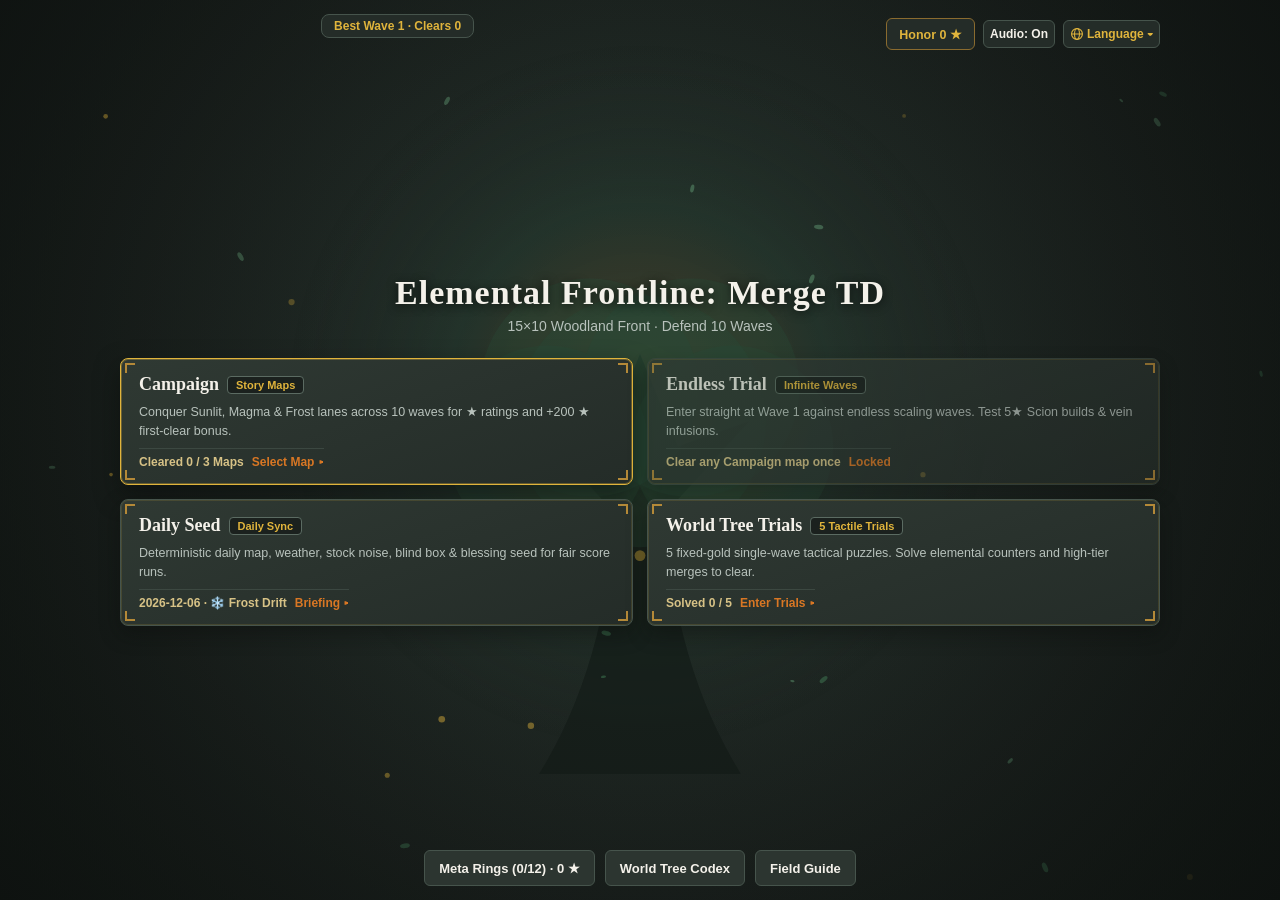
==== commit 4a9f2b79: "1" ====
--- a/index.html
+++ b/index.html
@@ -86,6 +86,7 @@
                         <span id="forecast-weak-chips" class="forecast-weak-chips num"></span>
                         <span id="forecast-toggle-indicator" class="forecast-chevron">▾</span>
                     </button>
+                    <span id="weather-status-pill" class="weather-status-pill num">☀️ 熾陽季</span>
                     <div id="forecast-inline-summary" class="forecast-inline-summary"></div>
                     <div id="info-legend" class="info-legend-inline hidden">
                         <span><svg class="ui-ico ui-ico-fire" viewBox="0 0 16 16" aria-hidden="true">
@@ -386,6 +387,7 @@
                             <span id="guild-stock-title" class="guild-module-title">元素股市</span>
                             <span id="guild-stock-sub" class="guild-module-sub num">上限 10 股 · 單股傷 +2.4% · 賣出 5% 費</span>
                         </div>
+                        <div id="guild-stock-weather-note" class="guild-weather-note num"></div>
                         <div id="guild-stock-list" class="guild-stock-list">
                             <div class="stock-row" data-stock-element="fire">
                                 <div class="stock-info">
@@ -571,6 +573,24 @@
                 </ul>
             </div>
 
+            <div id="guide-leyline-weather-section" class="guide-section">
+                <h2 class="guide-section-title">鄰格靈脈陣法與動態天象（上限 2 連線 / +18%）</h2>
+                <ul class="panel-list">
+                    <li class="panel-row">
+                        <span class="panel-key">🔥+❄️ 對流 / ❄️+⚡ 超導 / 🔥+⚡ 過載</span>
+                        <span class="panel-val num">10% 破減 · +10% 速 · +10% 暴</span>
+                    </li>
+                    <li class="panel-row">
+                        <span class="panel-key">🔺 火冰雷三元陣法（最多 2 連線/+18%）</span>
+                        <span class="panel-val num">+15% 傷（B_power）＋ 1💧/1.5s</span>
+                    </li>
+                    <li class="panel-row">
+                        <span class="panel-key">☀️ 熾陽 / ❄️ 霜雪 / ⛈️ 雷暴 / 🌑 蝕月</span>
+                        <span class="panel-val num">每 3 波變天 · 聯動股價與掉落</span>
+                    </li>
+                </ul>
+            </div>
+
             <div class="guide-section">
                 <h2 id="guide-evo-title" class="guide-section-title">轉職與升星金字塔（1★ → 5★ 16U）</h2>
                 <div id="guide-evo-note" class="codex-note guide-evo-note num">
--- a/style.css
+++ b/style.css
@@ -445,6 +445,31 @@
     text-overflow: ellipsis;
 }
 
+.weather-status-pill {
+    display: inline-flex;
+    align-items: center;
+    gap: 4px;
+    padding: 1px 7px;
+    border-radius: 4px;
+    background-color: var(--bg-grid-elevated);
+    border: 1px solid var(--border-subtle);
+    color: var(--text-primary);
+    font-size: 11px;
+    font-weight: 700;
+    line-height: 1.3;
+    white-space: nowrap;
+    flex-shrink: 0;
+}
+.weather-status-pill.is-shifting {
+    border-color: var(--accent-cta);
+    color: var(--el-lightning);
+}
+.weather-status-pill.is-eclipse {
+    border-color: var(--el-fire);
+    background-color: #2B1B19;
+    color: #F4F1EA;
+}
+
 .info-legend-inline,
 .info-legend-inline.hidden {
     display: none !important;
@@ -2112,6 +2137,20 @@
 }
 
 /* A. 元素股市 */
+.guild-weather-note {
+    padding: 4px 8px;
+    border-radius: 4px;
+    background-color: var(--bg-canvas);
+    border: 1px solid var(--border-subtle);
+    color: var(--el-lightning);
+    font-size: 11px;
+    font-weight: 600;
+    line-height: 1.35;
+}
+.guild-weather-note:empty {
+    display: none;
+}
+
 .guild-stock-list {
     display: flex;
     flex-direction: column;
@@ -2809,6 +2848,9 @@
 }
 #board-stage.weather-storm {
     box-shadow: inset 0 0 42px rgba(18, 28, 25, 0.56), inset 0 0 12px rgba(74, 158, 191, 0.18);
+}
+#board-stage.weather-eclipse {
+    box-shadow: inset 0 0 46px rgba(15, 18, 16, 0.74), inset 0 0 14px rgba(201, 74, 56, 0.24);
 }
 
 .boss-entrance-banner {
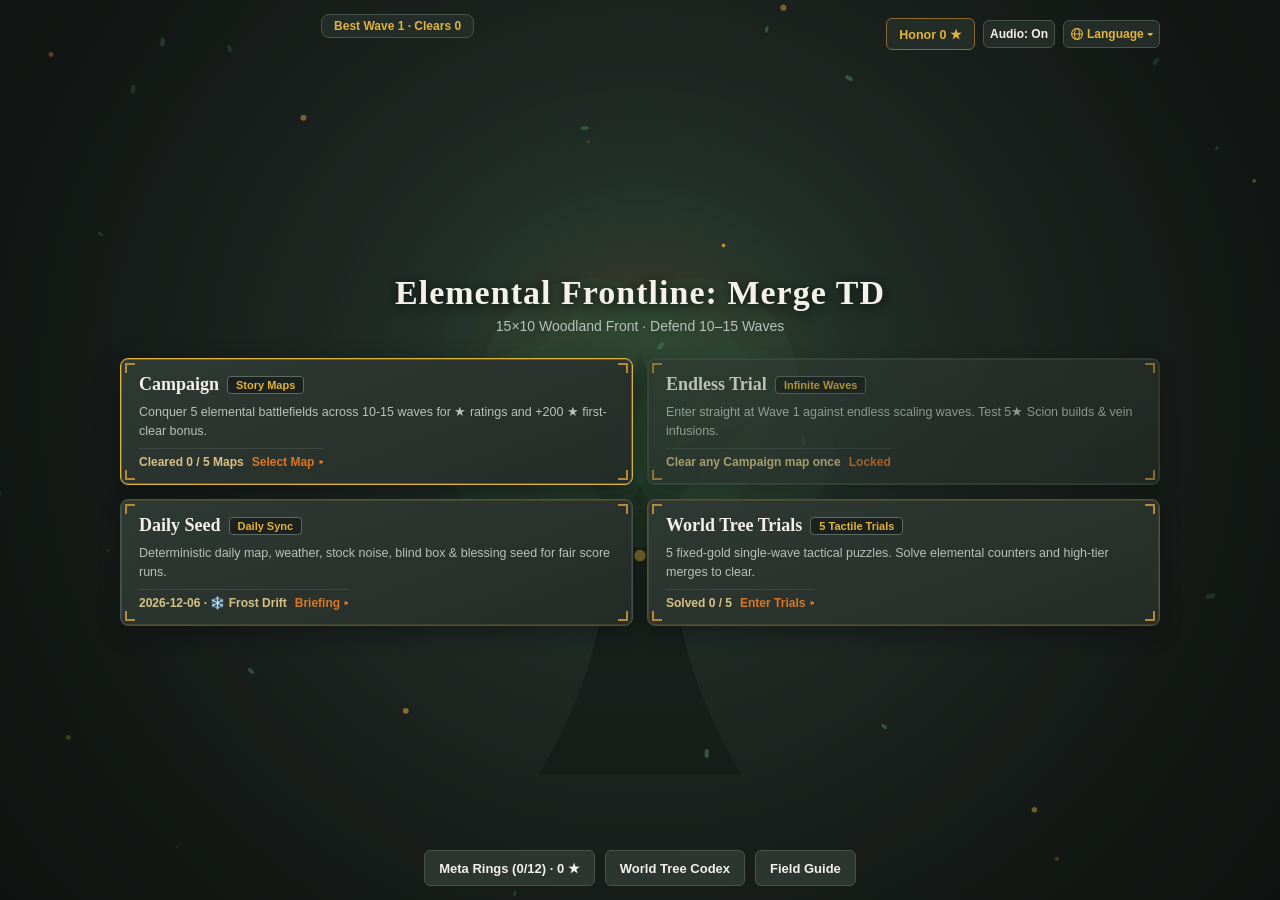
==== commit 3b42a53c: "1" ====
--- a/index.html
+++ b/index.html
@@ -591,6 +591,24 @@
                 </ul>
             </div>
 
+            <div id="guide-stage4-section" class="guide-section">
+                <h2 id="guide-stage4-title" class="guide-section-title">浮島裂隙 · 黑市開採 · W6+ 菁英詞條</h2>
+                <ul id="guide-stage4-list" class="panel-list">
+                    <li class="panel-row">
+                        <span id="guide-s4-k0" class="panel-key">⚡ 充能浮石 / 🌀 裂隙 A→B（雷鳴浮島）</span>
+                        <span id="guide-s4-v0" class="panel-val num">2 波輪充 +40% 傷 · 單向躍遷</span>
+                    </li>
+                    <li class="panel-row">
+                        <span id="guide-s4-k1" class="panel-key">🪨 藏寶巨石 / 🎁 免費盲盒（荒蕪黑市）</span>
+                        <span id="guide-s4-v1" class="panel-val num">45 💰 開採寶藏 · 每波 1 免費盒</span>
+                    </li>
+                    <li class="panel-row">
+                        <span id="guide-s4-k2" class="panel-key">🔱 W6+ 菁英詞條（賞金首 / 狂躁 / 再生）</span>
+                        <span id="guide-s4-v2" class="panel-val num">掉金受軟上限 · 重傷減半回盾</span>
+                    </li>
+                </ul>
+            </div>
+
             <div class="guide-section">
                 <h2 id="guide-evo-title" class="guide-section-title">轉職與升星金字塔（1★ → 5★ 16U）</h2>
                 <div id="guide-evo-note" class="codex-note guide-evo-note num">
@@ -704,9 +722,9 @@
                                 <span id="mode-title-campaign" class="mode-card-title">戰役關卡</span>
                                 <span id="mode-badge-campaign" class="mode-card-badge">主線推進</span>
                             </div>
-                            <p id="mode-desc-campaign" class="mode-card-desc">推進晨光、熔岩與永凍三線戰場，挑戰 10 波魔王並贏取星級與首通 +200 ★ 榮譽。</p>
+                            <p id="mode-desc-campaign" class="mode-card-desc">推進五大元素戰場，挑戰 10～15 波魔王並贏取星級與首通 +200 ★ 榮譽。</p>
                             <div class="mode-card-foot">
-                                <span id="mode-meta-campaign" class="mode-card-meta num">通關進度 0 / 3 圖</span>
+                                <span id="mode-meta-campaign" class="mode-card-meta num">通關進度 0 / 5 圖</span>
                                 <span id="mode-enter-campaign" class="mode-card-cta">選擇戰場 ▸</span>
                             </div>
                         </button>
@@ -804,6 +822,22 @@
                                     <div class="map-card-desc">36 格雙線匯流 · 初始 +15 💰 · 冰脈傷害 +20%</div>
                                     <div id="map-record-frost" class="map-card-record num">最高第 1 波 · 尚未通關</div>
                                 </button>
+                                <button type="button" class="map-card" data-map-id="thunder_isles">
+                                    <div class="map-card-top">
+                                        <span class="map-card-name">雷鳴浮島</span>
+                                        <span class="map-diff-badge diff-thunder">浮島裂隙</span>
+                                    </div>
+                                    <div class="map-card-desc">單向裂隙 A→B · 3 浮石輪充 +40% 傷 · 12 波</div>
+                                    <div id="map-record-thunder_isles" class="map-card-record num">最高第 1 波 · 尚未通關</div>
+                                </button>
+                                <button type="button" class="map-card" data-map-id="blackmarket">
+                                    <div class="map-card-top">
+                                        <span class="map-card-name">荒蕪黑市</span>
+                                        <span class="map-diff-badge diff-market">極限 15 波</span>
+                                    </div>
+                                    <div class="map-card-desc">每波 1 免費盲盒 · 8 藏寶巨石 · 15 波</div>
+                                    <div id="map-record-blackmarket" class="map-card-record num">最高第 1 波 · 尚未通關</div>
+                                </button>
                             </div>
                         </div>
 
@@ -915,6 +949,14 @@
                     </div>
                 </div>
                 <div id="victory-contracts-row" class="recap-contracts num hidden"></div>
+            </div>
+
+            <div id="victory-daily-share-box" class="daily-share-box hidden">
+                <div class="daily-share-head">
+                    <span id="victory-daily-share-title" class="daily-share-title">每日種子戰績卡</span>
+                    <button id="victory-daily-copy-btn" class="daily-copy-btn" type="button">複製日期戰績卡</button>
+                </div>
+                <pre id="victory-daily-share-text" class="daily-share-preview num"></pre>
             </div>
 
             <!-- 試玩 5 秒主觀體感快評列 ＋ 單局黑盒子戰報複製（預設收納於右上角切換鈕） -->
@@ -983,6 +1025,14 @@
                     <strong id="gameover-breaker-text">—</strong>
                 </div>
                 <div id="gameover-contracts-row" class="recap-contracts num hidden"></div>
+            </div>
+
+            <div id="gameover-daily-share-box" class="daily-share-box hidden">
+                <div class="daily-share-head">
+                    <span id="gameover-daily-share-title" class="daily-share-title">每日種子戰績卡</span>
+                    <button id="gameover-daily-copy-btn" class="daily-copy-btn" type="button">複製日期戰績卡</button>
+                </div>
+                <pre id="gameover-daily-share-text" class="daily-share-preview num"></pre>
             </div>
 
             <div id="new-record-badge" class="new-record-badge hidden">刷新歷史最高波數紀錄</div>
--- a/style.css
+++ b/style.css
@@ -917,6 +917,44 @@
     background-color: #2C302D;
 }
 
+.cell.terrain-charged_stone {
+    background-color: #20313A;
+    border: 1px solid rgba(74, 158, 191, 0.55);
+}
+.cell.terrain-charged_stone.is-charged-active {
+    background-color: #3D3219;
+    border: 2px solid var(--el-lightning);
+}
+.cell.terrain-treasure_rock {
+    background-color: #2A261E;
+    border: 1px solid #8A6B2F;
+    cursor: pointer;
+}
+.cell.terrain-treasure_rock:hover {
+    border-color: var(--el-lightning);
+    background-color: #373124;
+}
+.cell.path-cell.path-rift-a {
+    background-color: #1F343D;
+    border: 1.5px solid var(--el-ice);
+}
+.cell.path-cell.path-rift-b {
+    background-color: #352B19;
+    border: 1.5px solid var(--el-lightning);
+}
+.cell-rift-tag {
+    position: relative;
+    z-index: 2;
+    font-size: 10px;
+    font-weight: 800;
+    line-height: 1;
+    color: var(--text-primary);
+    background-color: rgba(27, 33, 30, 0.85);
+    padding: 1px 3px;
+    border-radius: 3px;
+    pointer-events: none;
+}
+
 .terrain-art {
     position: absolute;
     inset: 0;
@@ -1270,6 +1308,28 @@
 .m-boss-badge.weak-fire { border-color: var(--el-fire); }
 .m-boss-badge.weak-ice { border-color: var(--el-ice); }
 .m-boss-badge.weak-thunder { border-color: var(--el-lightning); }
+
+.m-affix-badge {
+    position: absolute;
+    bottom: -4px;
+    left: -5px;
+    max-width: calc(var(--cell-size) * 1.35);
+    overflow: hidden;
+    text-overflow: ellipsis;
+    white-space: nowrap;
+    font-size: 9px;
+    font-weight: 700;
+    line-height: 1.1;
+    padding: 0 3px;
+    border-radius: 4px;
+    background-color: #1B211E;
+    border: 1px solid #8A6B2F;
+    color: var(--el-lightning);
+    z-index: 14;
+}
+.m-affix-badge.affix-frenzied { border-color: var(--accent-cta); color: #F4C37A; }
+.m-affix-badge.affix-shield_regen { border-color: var(--el-ice); color: #A6D7E8; }
+.m-affix-badge.affix-bounty { border-color: var(--el-lightning); color: #E0B43C; }
 
 .boss-status-bar {
     position: absolute;
@@ -3298,6 +3358,50 @@
 }
 .outcome-mode-banner.hidden { display: none; }
 
+.daily-share-box {
+    margin: 8px 0 10px 0;
+    padding: 10px 12px;
+    border-radius: 8px;
+    background-color: #1B211E;
+    border: 1px solid var(--border-subtle);
+    text-align: left;
+}
+.daily-share-box.hidden { display: none; }
+.daily-share-head {
+    display: flex;
+    align-items: center;
+    justify-content: space-between;
+    gap: 8px;
+    margin-bottom: 6px;
+}
+.daily-share-title {
+    font-size: 12.5px;
+    font-weight: 700;
+    color: var(--el-lightning);
+}
+.daily-copy-btn {
+    padding: 4px 10px;
+    min-height: 28px;
+    border-radius: 5px;
+    font-size: 11.5px;
+    font-weight: 700;
+    white-space: nowrap;
+    cursor: pointer;
+    background-color: var(--accent-cta);
+    border: 1px solid var(--accent-cta);
+    color: #1B211E;
+}
+.daily-copy-btn:hover { background-color: #E28533; }
+.daily-share-preview {
+    margin: 0;
+    font-family: inherit;
+    font-size: 11.5px;
+    line-height: 1.45;
+    color: var(--text-primary);
+    white-space: pre-wrap;
+    overflow-wrap: break-word;
+}
+
 @media (max-width: 760px) {
     #start-overlay.lobby-fullscreen { padding: 10px 12px; }
     .lobby-mode-grid { grid-template-columns: 1fr; gap: 10px; }
@@ -3371,9 +3475,9 @@
 .map-selector-header { font-size: 18px; font-weight: 600; line-height: 1.35; color: var(--text-primary); margin: 0 0 8px 0; }
 .map-selector-grid {
     display: grid;
-    grid-template-columns: repeat(3, 1fr);
+    grid-template-columns: repeat(auto-fit, minmax(156px, 1fr));
     align-items: stretch;
-    gap: 12px;
+    gap: 10px;
 }
 
 .map-card {
@@ -3426,6 +3530,8 @@
 .map-diff-badge.diff-std { color: #A8D5B5; }
 .map-diff-badge.diff-hard { color: #EE9B8F; }
 .map-diff-badge.diff-ice { color: #A6D7E8; }
+.map-diff-badge.diff-thunder { color: #E0B43C; }
+.map-diff-badge.diff-market { color: #F4C37A; }
 .map-card-desc {
     font-size: 12px;
     line-height: 1.5;
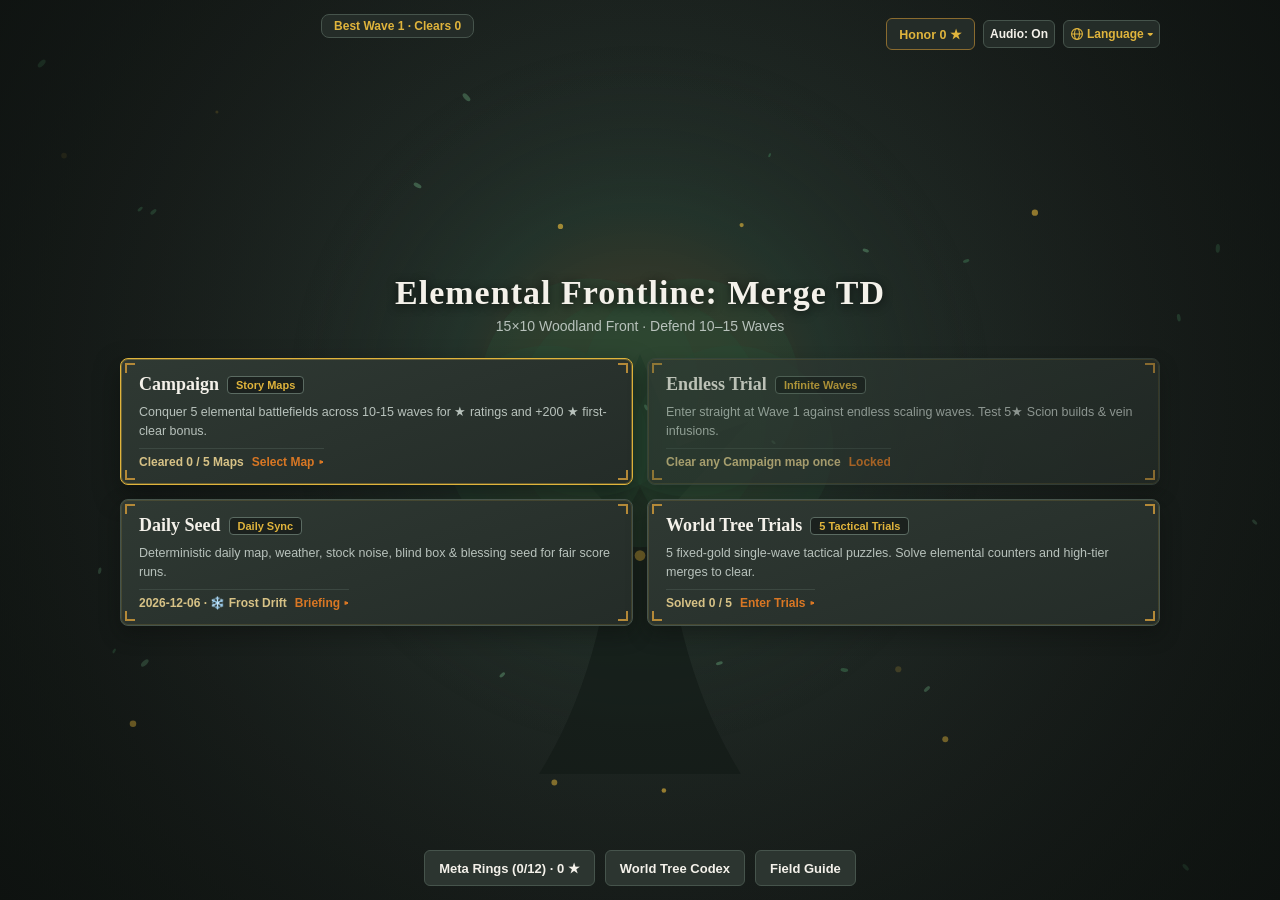
==== commit 1c5824d8: "1" ====
--- a/index.html
+++ b/index.html
@@ -88,6 +88,10 @@
                     </button>
                     <span id="weather-status-pill" class="weather-status-pill num">☀️ 熾陽季</span>
                     <div id="forecast-inline-summary" class="forecast-inline-summary"></div>
+                    <div id="recipe-tracker-pill" class="recipe-tracker-pill hidden" role="status" aria-live="polite">
+                        <button id="recipe-tracker-pill-open" class="recipe-tracker-pill-open num" type="button"></button>
+                        <button id="recipe-tracker-pill-clear" class="recipe-tracker-pill-clear" type="button" aria-label="取消配方追蹤" title="取消配方追蹤">×</button>
+                    </div>
                     <div id="info-legend" class="info-legend-inline hidden">
                         <span><svg class="ui-ico ui-ico-fire" viewBox="0 0 16 16" aria-hidden="true">
                                 <path
@@ -127,6 +131,17 @@
         <!-- 桌面寬螢幕兩側石板資訊欄 + 中央 15x10 戰場舞台 -->
         <div class="battlefield-row">
             <aside id="side-panel-left" class="side-panel side-panel-left" aria-label="元素相剋與地形加成速查">
+                <div id="side-recipe-tracker" class="side-panel-section side-recipe-tracker hidden" aria-live="polite">
+                    <div class="side-tracker-head">
+                        <span id="side-tracker-title" class="side-tracker-title">📌 配方追蹤</span>
+                        <div class="side-tracker-actions">
+                            <button id="side-tracker-open-btn" class="side-tracker-btn" type="button">圖譜</button>
+                            <button id="side-tracker-clear-btn" class="side-tracker-btn side-tracker-clear" type="button" aria-label="取消配方追蹤" title="取消配方追蹤">×</button>
+                        </div>
+                    </div>
+                    <div id="side-tracker-target" class="side-tracker-target num"></div>
+                    <div id="side-tracker-missing" class="side-tracker-body num"></div>
+                </div>
                 <div class="side-panel-section">
                     <h2 class="side-panel-title">元素相剋速查</h2>
                     <ul class="side-panel-list">
@@ -150,8 +165,7 @@
                                 </svg><span class="el-counter-text">雷 ▸ 飛艇 / 魔像</span></span><span
                                 class="side-val num">175%</span>
                         </li>
-                        <li class="side-panel-row"><span><span class="el-counter-text">✨ 轉職 ▸
-                                    親和弱點</span></span><span class="side-val num">135%</span>
+                        <li class="side-panel-row"><span><span class="el-counter-text">✨ 轉職 ▸ 親和弱點</span></span><span class="side-val num">135%</span>
                         </li>
                     </ul>
                 </div>
@@ -267,7 +281,7 @@
                 </div>
             </div>
 
-            <aside id="side-panel-right" class="side-panel side-panel-right hidden" aria-label="本波與下波出怪詳情">
+            <aside id="side-panel-right" class="side-panel side-panel-right" aria-label="本波與下波出怪詳情">
                 <div id="side-wave-current-section" class="side-panel-section">
                     <h2 id="side-current-header" class="side-panel-title num">本波情報 · 第 1 波</h2>
                     <ul id="side-current-list" class="forecast-list"></ul>
@@ -592,7 +606,7 @@
             </div>
 
             <div id="guide-stage4-section" class="guide-section">
-                <h2 id="guide-stage4-title" class="guide-section-title">浮島裂隙 · 黑市開採 · W6+ 菁英詞條</h2>
+                <h2 id="guide-stage4-title" class="guide-section-title">浮島裂隙 · 黑市開採 · W6+/W10+ 菁英詞條</h2>
                 <ul id="guide-stage4-list" class="panel-list">
                     <li class="panel-row">
                         <span id="guide-s4-k0" class="panel-key">⚡ 充能浮石 / 🌀 裂隙 A→B（雷鳴浮島）</span>
@@ -603,8 +617,8 @@
                         <span id="guide-s4-v1" class="panel-val num">45 💰 開採寶藏 · 每波 1 免費盒</span>
                     </li>
                     <li class="panel-row">
-                        <span id="guide-s4-k2" class="panel-key">🔱 W6+ 菁英詞條（賞金首 / 狂躁 / 再生）</span>
-                        <span id="guide-s4-v2" class="panel-val num">掉金受軟上限 · 重傷減半回盾</span>
+                        <span id="guide-s4-k2" class="panel-key">🔱 W6+/W10+ 菁英詞條（含共振／庇護／稜鏡）</span>
+                        <span id="guide-s4-v2" class="panel-val num">範圍剋共振 · 破甲關庇護 · 複合剋稜鏡</span>
                     </li>
                 </ul>
             </div>
@@ -654,8 +668,7 @@
                     <h1 id="codex-title" class="codex-title">元素世界樹演化圖譜</h1>
                     <p class="modal-subtitle codex-subtitle">由世界樹原核向上生長：3 基礎 ＋ 3 雙元 ➔ 6 主幹 ➔ 12 冠枝 ＋ 3 三元傳奇 ➔ 唯一 5★ 原初之核（按 [T] 隨時暫停檢視）。</p>
                 </div>
-                <button id="codex-close-btn" class="codex-close-top-btn" type="button" aria-label="關閉圖鑑">關閉
-                    [Esc]</button>
+                <button id="codex-close-btn" class="codex-close-top-btn" type="button" aria-label="關閉圖鑑">關閉 [Esc]</button>
             </div>
             <div class="codex-tabs"></div>
             <div id="codex-tree-shell" class="codex-tree-shell"></div>
@@ -918,6 +931,7 @@
             <div id="victory-stars" class="victory-stars" aria-label="通關星級">★★★</div>
             <p id="victory-rank-text" class="modal-subtitle">成功守護世界樹，擊退第 10 波腐朽古樹王。</p>
             <div id="victory-mode-banner" class="outcome-mode-banner num hidden"></div>
+            <div id="victory-unlock-banner" class="outcome-unlock-banner hidden" role="status" aria-live="polite"></div>
 
             <div class="modal-stats">
                 <div class="stat-row">
@@ -973,6 +987,7 @@
             </div>
 
             <div class="modal-actions">
+                <button id="victory-next-puzzle-btn" class="primary-cta-btn hidden" type="button">挑戰下一試煉 ▸</button>
                 <button id="victory-restart-btn" class="primary-cta-btn" type="button">重新開始</button>
                 <button id="endless-btn" class="secondary-cta-btn" type="button">繼續無盡挑戰</button>
                 <button id="victory-menu-btn" class="menu-return-btn" type="button">切換地圖 / 主選單</button>
@@ -991,6 +1006,7 @@
             <h1 id="game-over-title" class="gameover-title">防線失守</h1>
             <p class="modal-subtitle">世界樹生命枯竭，本局戰役結束。</p>
             <div id="gameover-mode-banner" class="outcome-mode-banner num hidden"></div>
+            <div id="gameover-unlock-banner" class="outcome-unlock-banner hidden" role="status" aria-live="polite"></div>
             <div class="modal-stats">
                 <div class="stat-row">
                     <span>戰場地圖</span>
--- a/style.css
+++ b/style.css
@@ -13,9 +13,13 @@
 
     --grid-gap: 3px;
     --board-pad: 4px;
-    --cell-size: clamp(20px, min(calc((100vw - 32px) / 15), calc((100dvh - 280px) / 10)), 52px);
+    --side-left-w: 0px;
+    --side-right-w: 0px;
+    --side-chrome-w: 0px;
+    --cell-size: clamp(20px, min(calc((100vw - var(--side-left-w) - var(--side-right-w) - var(--side-chrome-w) - 32px) / 15), calc((100dvh - 280px) / 10)), 52px);
     --board-width: calc(15 * var(--cell-size) + 14 * var(--grid-gap) + 2 * var(--board-pad) + 4px);
     --board-height: calc(10 * var(--cell-size) + 9 * var(--grid-gap) + 2 * var(--board-pad) + 2px);
+    --arena-width: var(--board-width);
 }
 
 *, *::before, *::after { box-sizing: border-box; }
@@ -101,7 +105,7 @@
 #world-tree-guild-panel,
 .bottom-action-deck,
 #msg-text {
-    width: var(--board-width);
+    width: var(--arena-width);
     max-width: 100%;
 }
 
@@ -116,7 +120,187 @@
 }
 
 .side-panel {
-    display: none !important;
+    display: none;
+}
+
+.side-panel-section {
+    display: flex;
+    flex-direction: column;
+    gap: 5px;
+    padding-bottom: 6px;
+    border-bottom: 1px solid var(--border-subtle);
+    min-width: 0;
+}
+
+.side-panel-section:last-child {
+    padding-bottom: 0;
+    border-bottom: none;
+}
+
+.side-panel-title {
+    margin: 0;
+    font-size: 12px;
+    font-weight: 700;
+    line-height: 1.3;
+    color: var(--el-lightning);
+    letter-spacing: 0.01em;
+    white-space: nowrap;
+    overflow: hidden;
+    text-overflow: ellipsis;
+}
+
+.side-panel-list {
+    list-style: none;
+    margin: 0;
+    padding: 0;
+    display: flex;
+    flex-direction: column;
+    gap: 3px;
+}
+
+.side-panel-row {
+    display: flex;
+    align-items: center;
+    justify-content: space-between;
+    gap: 6px;
+    padding: 3px 6px;
+    border-radius: 4px;
+    background-color: var(--bg-grid-elevated);
+    font-size: 11px;
+    line-height: 1.3;
+    color: var(--text-primary);
+    min-width: 0;
+}
+
+.side-panel-row > span:first-child {
+    min-width: 0;
+    overflow: hidden;
+    text-overflow: ellipsis;
+    white-space: nowrap;
+}
+
+.side-panel-row .ui-ico {
+    width: 13px;
+    height: 13px;
+}
+
+.side-terrain-row {
+    justify-content: flex-start;
+}
+
+.side-terrain-row .side-val {
+    margin-left: auto;
+}
+
+.side-val {
+    color: var(--text-secondary);
+    font-size: 11px;
+    font-weight: 700;
+    flex-shrink: 0;
+    white-space: nowrap;
+}
+
+.side-panel .forecast-item {
+    font-size: 11.5px;
+    padding: 3px 6px;
+    gap: 4px;
+    line-height: 1.3;
+}
+
+.side-panel .forecast-meta,
+.side-panel .forecast-crisis-item {
+    font-size: 11px;
+    line-height: 1.35;
+}
+
+.side-recipe-tracker {
+    background-color: #1F2A24;
+    border: 1px solid #8A6B2F;
+    border-radius: 6px;
+    padding: 6px 8px;
+}
+.side-recipe-tracker.is-ready {
+    border-color: var(--el-lightning);
+    background-color: #2A2E20;
+}
+.side-recipe-tracker.hidden {
+    display: none;
+}
+.side-tracker-head {
+    display: flex;
+    align-items: center;
+    justify-content: space-between;
+    gap: 4px;
+    min-width: 0;
+}
+.side-tracker-title {
+    font-size: 11.5px;
+    font-weight: 800;
+    color: var(--el-lightning);
+    white-space: nowrap;
+}
+.side-tracker-actions {
+    display: flex;
+    align-items: center;
+    gap: 4px;
+    flex-shrink: 0;
+}
+.side-tracker-btn {
+    padding: 1px 6px;
+    border-radius: 4px;
+    border: 1px solid var(--border-subtle);
+    background-color: var(--bg-grid-elevated);
+    color: var(--text-primary);
+    font-size: 11px;
+    font-weight: 700;
+    line-height: 1.3;
+    cursor: pointer;
+}
+.side-tracker-btn:hover {
+    border-color: var(--accent-cta);
+    color: var(--el-lightning);
+}
+.side-tracker-clear {
+    padding: 1px 5px;
+    color: var(--text-secondary);
+}
+.side-tracker-target {
+    font-size: 12px;
+    font-weight: 800;
+    color: var(--text-primary);
+    line-height: 1.3;
+    white-space: normal;
+    overflow-wrap: anywhere;
+}
+.side-tracker-body {
+    display: flex;
+    flex-wrap: wrap;
+    gap: 4px;
+}
+.side-tracker-chip {
+    display: inline-block;
+    padding: 2px 6px;
+    border-radius: 4px;
+    font-size: 11px;
+    font-weight: 700;
+    line-height: 1.3;
+    white-space: normal;
+    overflow-wrap: anywhere;
+}
+.side-tracker-chip.is-have {
+    background-color: #213629;
+    border: 1px solid #4E9A68;
+    color: #A8D5B5;
+}
+.side-tracker-chip.is-missing {
+    background-color: #322419;
+    border: 1px solid #8A6B2F;
+    color: #F4C37A;
+}
+.side-tracker-chip.is-ready {
+    background-color: #3D3219;
+    border: 1px solid var(--el-lightning);
+    color: var(--el-lightning);
 }
 
 /* ==================== 2. 單排不折行頂部 HUD ==================== */
@@ -420,6 +604,7 @@
     line-height: 1.3;
     cursor: pointer;
     flex-shrink: 0;
+    white-space: nowrap;
     transition: background-color 0.15s, border-color 0.15s, transform 0.1s;
 }
 .forecast-toggle-btn:hover { background-color: #36413B; border-color: var(--accent-cta); }
@@ -468,6 +653,54 @@
     border-color: var(--el-fire);
     background-color: #2B1B19;
     color: #F4F1EA;
+}
+
+.recipe-tracker-pill {
+    display: inline-flex;
+    align-items: center;
+    gap: 3px;
+    max-width: min(320px, 52vw);
+    border-radius: 4px;
+    background-color: #2B2419;
+    border: 1px solid #8A6B2F;
+    padding: 1px 4px;
+    flex-shrink: 1;
+    min-width: 0;
+}
+.recipe-tracker-pill.is-ready {
+    border-color: var(--el-lightning);
+    background-color: #362E19;
+}
+.recipe-tracker-pill.hidden {
+    display: none !important;
+}
+.recipe-tracker-pill-open {
+    border: none;
+    background: transparent;
+    padding: 0 2px;
+    color: var(--el-lightning);
+    font-size: 11px;
+    font-weight: 700;
+    line-height: 1.3;
+    white-space: nowrap;
+    overflow: hidden;
+    text-overflow: ellipsis;
+    cursor: pointer;
+    min-width: 0;
+}
+.recipe-tracker-pill-clear {
+    border: none;
+    background: transparent;
+    padding: 0 3px;
+    color: var(--text-secondary);
+    font-size: 12px;
+    font-weight: 800;
+    line-height: 1;
+    cursor: pointer;
+    flex-shrink: 0;
+}
+.recipe-tracker-pill-clear:hover {
+    color: var(--text-primary);
 }
 
 .info-legend-inline,
@@ -487,6 +720,8 @@
     padding: 10px 12px;
     grid-template-columns: repeat(2, 1fr);
     gap: 12px;
+    max-height: min(56dvh, 420px);
+    overflow-y: auto;
     z-index: 68;
     box-shadow: 0 8px 24px rgba(10, 14, 12, 0.88);
 }
@@ -577,6 +812,12 @@
     line-height: 1.4;
     color: var(--text-secondary);
     padding: 4px 4px 0;
+}
+
+.forecast-meta.num,
+.forecast-crisis-item {
+    white-space: normal;
+    overflow-wrap: anywhere;
 }
 
 .forecast-weak {
@@ -680,6 +921,28 @@
     text-overflow: ellipsis;
 }
 .tower-tooltip.hidden { display: none; }
+.tower-tooltip.tooltip-merge-upgrade {
+    border-color: #4E9A68;
+    background-color: #1E2E24;
+    color: #DDF3E4;
+}
+.tower-tooltip.tooltip-merge-tri {
+    border-width: 2px;
+    border-color: var(--el-lightning);
+    background-color: #2D2518;
+    color: #F7DC88;
+    box-shadow: 0 4px 14px rgba(217, 119, 36, 0.35);
+}
+.tower-tooltip.tooltip-merge-transfer {
+    border-color: var(--accent-cta);
+    background-color: #2C231C;
+    color: #F4D8B8;
+}
+.tower-tooltip.tooltip-merge-feed {
+    border-color: #88C999;
+    background-color: #1F2A24;
+    color: #D2F0DA;
+}
 
 /* 新手首局不擋路情境提示（pointer-events 穿透棋盤，僅略過按鈕可點） */
 .onboarding-toast {
@@ -975,6 +1238,74 @@
 .cell.drag-invalid {
     background-color: #462320 !important;
     border: 2px dashed var(--el-fire) !important;
+}
+
+@keyframes triMergePulse {
+    0%, 100% {
+        border-color: var(--el-lightning);
+        box-shadow: inset 0 0 8px rgba(224, 180, 60, 0.36);
+    }
+    50% {
+        border-color: var(--accent-cta);
+        box-shadow: inset 0 0 13px rgba(217, 119, 36, 0.58);
+    }
+}
+
+.cell.drag-merge-upgrade {
+    background-color: #21402D !important;
+    border: 2px solid #4E9A68 !important;
+    box-shadow: inset 0 0 8px rgba(78, 154, 104, 0.35);
+}
+.cell.drag-merge-transfer {
+    background-color: #36281C !important;
+    border: 2px solid var(--accent-cta) !important;
+    box-shadow: inset 0 0 8px rgba(217, 119, 36, 0.32);
+}
+.cell.drag-merge-tri {
+    background-color: #3B3019 !important;
+    border: 2px solid var(--el-lightning) !important;
+    animation: triMergePulse 1.1s ease-in-out infinite;
+}
+.cell.drag-merge-feed {
+    background-color: #213429 !important;
+    border: 2px dashed #88C999 !important;
+}
+.cell.drag-merge-tracked {
+    outline: 2px solid #F4F1EA;
+    outline-offset: 1px;
+}
+.cell.drag-merge-hover {
+    filter: brightness(1.16);
+    z-index: 6;
+}
+.cell[data-merge-tag]::after {
+    content: attr(data-merge-tag);
+    position: absolute;
+    top: 1px;
+    right: 1px;
+    z-index: 16;
+    padding: 0 3px;
+    border-radius: 3px;
+    font-size: 9px;
+    font-weight: 800;
+    line-height: 1.2;
+    pointer-events: none;
+    background-color: #1B211E;
+    border: 1px solid #4E9A68;
+    color: #A8D5B5;
+}
+.cell.drag-merge-transfer[data-merge-tag]::after {
+    border-color: var(--accent-cta);
+    color: #F4C37A;
+}
+.cell.drag-merge-tri[data-merge-tag]::after {
+    background-color: var(--el-lightning);
+    border-color: var(--accent-cta);
+    color: #1B211E;
+}
+.cell.drag-merge-feed[data-merge-tag]::after {
+    border-color: #88C999;
+    color: #D2F0DA;
 }
 
 /* 清晰高對比路徑與起終點 */
@@ -1330,6 +1661,9 @@
 .m-affix-badge.affix-frenzied { border-color: var(--accent-cta); color: #F4C37A; }
 .m-affix-badge.affix-shield_regen { border-color: var(--el-ice); color: #A6D7E8; }
 .m-affix-badge.affix-bounty { border-color: var(--el-lightning); color: #E0B43C; }
+.m-affix-badge.affix-resonance_link { border-color: #B47AE8; color: #DFBEFF; }
+.m-affix-badge.affix-bulwark_aura { border-color: #D98F3B; color: #F5C787; }
+.m-affix-badge.affix-prismatic_ward { border-color: #6CC4E0; color: #F4F1EA; background-image: linear-gradient(90deg, rgba(201,74,56,0.28), rgba(74,158,191,0.28), rgba(224,180,60,0.28)); }
 
 .boss-status-bar {
     position: absolute;
@@ -1418,6 +1752,8 @@
 .m-debuff-tag.debuff-ice { border-color: var(--el-ice); color: var(--text-primary); }
 .m-debuff-tag.debuff-shock { border-color: var(--el-lightning); color: var(--el-lightning); }
 .m-debuff-tag.debuff-wound { border-color: var(--el-fire); color: var(--el-fire); }
+.m-debuff-tag.stage-active { border-color: #7DB88E; color: #CFEAD6; }
+.m-debuff-tag.stage-countered { border-color: var(--el-ice); color: #9BD3E8; }
 .monster-unit.frozen .m-icon {
     border-radius: 6px;
     outline: 2px solid var(--el-ice);
@@ -2221,7 +2557,8 @@
     display: flex;
     align-items: center;
     justify-content: space-between;
-    gap: 6px;
+    flex-wrap: wrap;
+    gap: 4px 6px;
     padding: 4px 6px;
     border-radius: 4px;
     background-color: var(--bg-canvas);
@@ -2232,9 +2569,10 @@
 .stock-info {
     display: flex;
     align-items: center;
-    gap: 6px;
-    min-width: 0;
-    flex-wrap: nowrap;
+    gap: 4px 6px;
+    flex: 1 1 auto;
+    min-width: 0;
+    flex-wrap: wrap;
 }
 
 .stock-name {
@@ -2275,6 +2613,7 @@
     display: flex;
     align-items: center;
     gap: 4px;
+    margin-left: auto;
     flex-shrink: 0;
 }
 
@@ -2822,6 +3161,7 @@
     z-index: 1000;
 }
 .modal-overlay.hidden { display: none; }
+#codex-overlay, #meta-tree-overlay { z-index: 1020; }
 
 .modal-card {
     box-sizing: border-box;
@@ -3358,6 +3698,73 @@
 }
 .outcome-mode-banner.hidden { display: none; }
 
+.outcome-unlock-banner {
+    margin: 0 auto 10px auto;
+    padding: 8px 12px;
+    border-radius: 8px;
+    background-color: #1F2A24;
+    border: 1.5px solid var(--accent-cta);
+    color: var(--text-primary);
+    text-align: left;
+    display: flex;
+    flex-direction: column;
+    gap: 6px;
+    box-shadow: 0 4px 14px rgba(10, 14, 12, 0.55);
+}
+.outcome-unlock-banner.hidden { display: none; }
+.unlock-banner-lines {
+    display: flex;
+    flex-direction: column;
+    gap: 4px;
+}
+.unlock-banner-line {
+    display: flex;
+    align-items: flex-start;
+    gap: 6px;
+    font-size: 12px;
+    line-height: 1.4;
+    color: var(--text-secondary);
+}
+.unlock-banner-line strong {
+    color: var(--el-lightning);
+}
+.unlock-line-icon {
+    flex-shrink: 0;
+    line-height: 1.3;
+}
+.unlock-banner-actions {
+    display: flex;
+    flex-wrap: wrap;
+    gap: 6px;
+}
+.unlock-cta-btn,
+.unlock-secondary-btn {
+    padding: 4px 10px;
+    min-height: 28px;
+    border-radius: 5px;
+    font-size: 12px;
+    font-weight: 700;
+    cursor: pointer;
+    white-space: nowrap;
+}
+.unlock-cta-btn {
+    background-color: var(--accent-cta);
+    border: 1px solid var(--el-lightning);
+    color: #1B211E;
+}
+.unlock-cta-btn:hover {
+    background-color: var(--el-lightning);
+}
+.unlock-secondary-btn {
+    background-color: var(--bg-grid-elevated);
+    border: 1px solid var(--border-subtle);
+    color: var(--text-primary);
+}
+.unlock-secondary-btn:hover {
+    border-color: var(--accent-cta);
+    color: var(--el-lightning);
+}
+
 .daily-share-box {
     margin: 8px 0 10px 0;
     padding: 10px 12px;
@@ -4088,6 +4495,21 @@
     background-color: var(--accent-cta);
     color: #1B211E;
 }
+.wt-track-pin {
+    position: absolute;
+    top: -6px;
+    left: -6px;
+    padding: 0 3px;
+    border-radius: 4px;
+    font-size: 11px;
+    line-height: 1.15;
+    background-color: #2C2518;
+    border: 1px solid var(--el-lightning);
+}
+.wt-node.is-tracked {
+    box-shadow: 0 0 0 2px var(--el-lightning), 0 0 12px rgba(224, 180, 60, 0.35);
+    z-index: 9;
+}
 .wt-node-caption {
     font-size: 12px;
     font-weight: 700;
@@ -4163,6 +4585,37 @@
     font-weight: 700;
     background-color: var(--accent-cta);
     color: #1B211E;
+}
+.wt-track-btn {
+    margin-left: auto;
+    padding: 2px 10px;
+    border-radius: 5px;
+    border: 1px solid #8A6B2F;
+    background-color: var(--bg-canvas);
+    color: var(--el-lightning);
+    font-size: 12px;
+    font-weight: 700;
+    cursor: pointer;
+    white-space: nowrap;
+}
+.wt-track-btn:hover {
+    border-color: var(--el-lightning);
+    background-color: #2E281B;
+}
+.wt-track-btn.is-tracking {
+    background-color: var(--accent-cta);
+    border-color: var(--el-lightning);
+    color: #1B211E;
+}
+.wt-detail-tracker-row {
+    padding: 3px 8px;
+    border-radius: 4px;
+    background-color: #1B211E;
+    border: 1px solid var(--border-subtle);
+}
+.wt-detail-tracker-row.is-ready {
+    border-color: #4E9A68;
+    color: #A8D5B5;
 }
 .wt-detail-row {
     font-size: 12px;
@@ -4490,6 +4943,15 @@
 }
 .menu-return-btn:hover { background-color: #36413B; }
 .primary-cta-btn:active, .secondary-cta-btn:active, .menu-return-btn:active { transform: scale(0.98); }
+
+.primary-cta-btn.hidden,
+.secondary-cta-btn.hidden,
+.menu-return-btn.hidden,
+.guild-tab-btn.hidden,
+.guild-meta-tag.hidden,
+.guild-module-card.hidden {
+    display: none !important;
+}
 
 /* ==================== 7. 裝置斷點（全裝置單屏鎖死 100dvh 零捲軸） ==================== */
 @media (min-width: 768px) {
@@ -4917,6 +5379,70 @@
 }
 .recap-contracts.hidden { display: none; }
 
+@media (min-width: 768px) {
+    #hud-container,
+    .hud-sub-slot,
+    #tower-inspector,
+    #world-tree-root-panel,
+    .tree-root-panel,
+    #world-tree-guild-panel,
+    .guild-drawer-panel,
+    .bottom-action-deck,
+    #msg-text {
+        width: var(--arena-width);
+        max-width: 100%;
+    }
+}
+
+@media (min-width: 768px) and (max-width: 1179px) {
+    :root {
+        --arena-width: max(var(--board-width), min(calc(100vw - 32px), 940px));
+    }
+}
+
+@media (min-width: 1180px) {
+    :root {
+        --side-left-w: clamp(190px, 15.5vw, 230px);
+        --side-right-w: clamp(200px, 16.5vw, 245px);
+        --side-chrome-w: 72px;
+        --arena-width: min(calc(var(--board-width) + var(--side-left-w) + var(--side-right-w) + 20px), calc(100vw - 24px));
+    }
+
+    .battlefield-row {
+        width: var(--arena-width);
+        max-width: 100%;
+        gap: 10px;
+    }
+
+    .side-panel {
+        display: flex;
+        flex-direction: column;
+        gap: 8px;
+        height: var(--board-height);
+        max-height: var(--board-height);
+        overflow-y: auto;
+        overflow-x: hidden;
+        flex-shrink: 0;
+        min-width: 0;
+        background-color: var(--bg-surface);
+        border: 1px solid var(--border-subtle);
+        border-radius: 8px;
+        padding: 8px 10px;
+    }
+
+    .side-panel-left {
+        width: var(--side-left-w);
+    }
+
+    .side-panel-right {
+        width: var(--side-right-w);
+    }
+
+    .recipe-tracker-pill {
+        display: none !important;
+    }
+}
+
 @media (min-width: 1220px) {
     .mobile-monster-card { display: none !important; }
 }
@@ -4925,7 +5451,7 @@
     :root {
         --grid-gap: 3px;
         --board-pad: 3px;
-        --cell-size: clamp(20px, min(calc((100vw - 32px) / 15), calc((100dvh - 286px) / 10)), 44px);
+        --cell-size: clamp(20px, min(calc((100vw - var(--side-left-w) - var(--side-right-w) - var(--side-chrome-w) - 32px) / 15), calc((100dvh - 286px) / 10)), 44px);
     }
 
     body { padding: 3px 10px; }
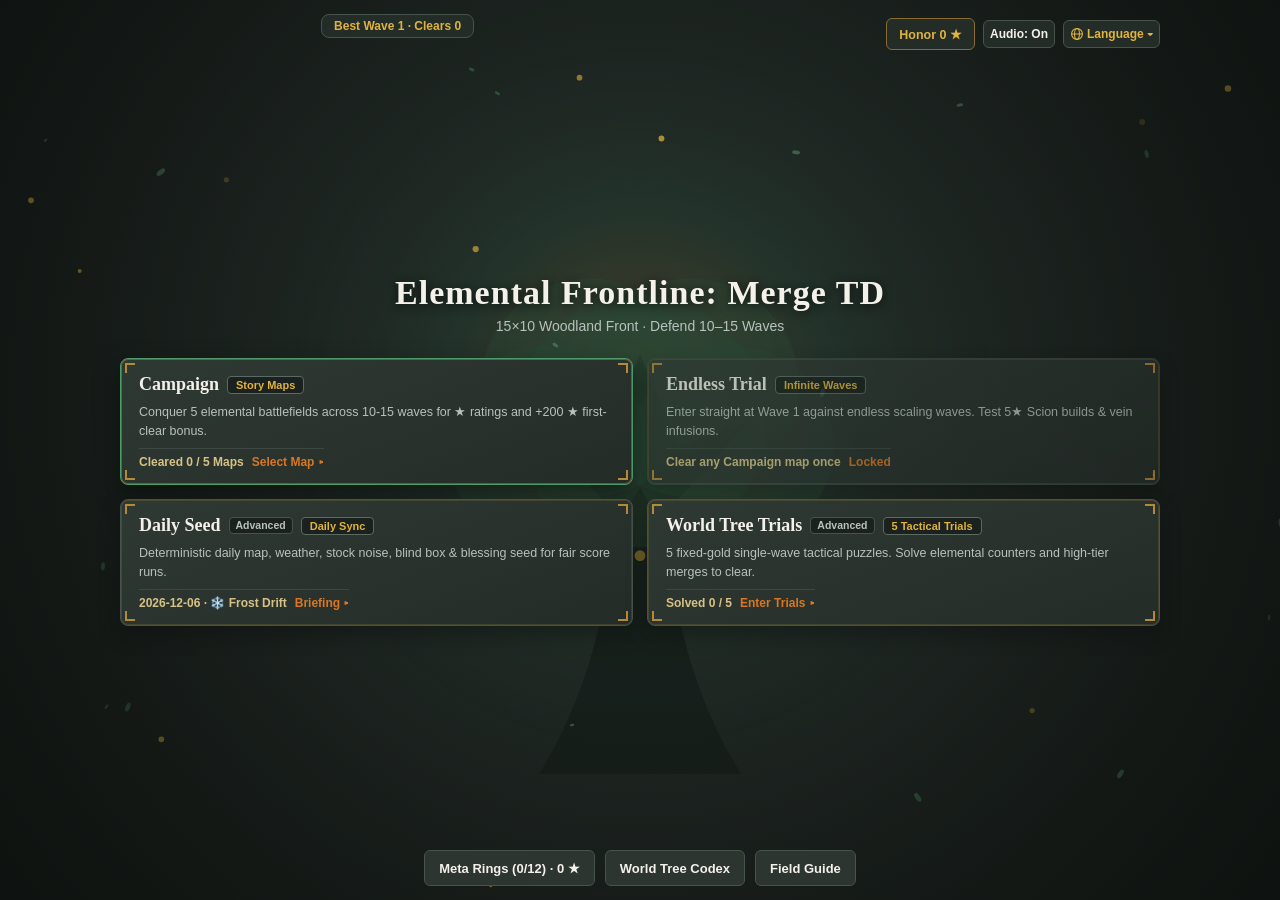
==== commit c51e16f8: "1" ====
--- a/index.html
+++ b/index.html
@@ -43,6 +43,8 @@
                 <button id="pause-btn" class="hud-ctrl-btn hud-pause-btn" type="button" disabled
                     title="暫停或繼續 [Space]">暫停</button>
                 <button id="sound-btn" class="hud-ctrl-btn hud-sound-btn" type="button" title="切換音效">音效</button>
+                <button id="quick-ref-btn" class="hud-ctrl-btn hud-ref-btn" type="button" aria-expanded="false"
+                    aria-controls="quick-ref-popover" title="元素相剋、地形加成與三元素配方速查">速查</button>
                 <button id="help-btn" class="hud-ctrl-btn hud-help-btn" type="button" aria-expanded="false"
                     aria-label="開啟戰術手冊" title="開啟戰術手冊與屬性地形速查"><svg class="ui-ico ui-ico-help" viewBox="0 0 16 16"
                         aria-hidden="true">
@@ -75,6 +77,33 @@
                     </div>
                 </div>
             </div>
+            <div id="quick-ref-popover" class="quick-ref-popover hidden" role="dialog" aria-label="速查面板">
+                <div class="qref-section">
+                    <h3 id="qref-counters-title" class="qref-title">元素相剋速查</h3>
+                    <ul id="qref-counters-list" class="qref-list">
+                        <li class="qref-row"><span>🔥 火 ▸ 蔓藤 / 史萊姆</span><span class="qref-val num">175%</span></li>
+                        <li class="qref-row"><span>❄️ 冰 ▸ 熔岩 / 獵犬</span><span class="qref-val num">175%</span></li>
+                        <li class="qref-row"><span>⚡ 雷 ▸ 飛艇 / 魔像</span><span class="qref-val num">175%</span></li>
+                        <li class="qref-row"><span>轉職 ▸ 親和 / 三元全親和</span><span class="qref-val num">135% / 126%</span></li>
+                    </ul>
+                </div>
+                <div class="qref-section">
+                    <h3 id="qref-terrain-title" class="qref-title">戰術地形加成</h3>
+                    <ul id="qref-terrain-list" class="qref-list">
+                        <li class="qref-row"><span class="qref-terrain-key"><span class="terrain-swatch swatch-highground" aria-hidden="true"></span><span>制高點</span></span><span class="qref-val num">射程 +30%</span></li>
+                        <li class="qref-row"><span class="qref-terrain-key"><span class="terrain-swatch swatch-mana" aria-hidden="true"></span><span>元素靈脈</span></span><span class="qref-val num">攻速 +25%</span></li>
+                        <li class="qref-row"><span class="qref-terrain-key"><span class="terrain-swatch swatch-tree" aria-hidden="true"></span><span>世界樹庇護</span></span><span class="qref-val num">傷 +20%</span></li>
+                    </ul>
+                </div>
+                <div class="qref-section">
+                    <h3 id="qref-tri-title" class="qref-title">三元 3★ 創世融合</h3>
+                    <ul id="qref-tri-list" class="qref-list">
+                        <li class="qref-row"><span>蒸氣 2★ + ⚡雷 2★</span><span class="qref-val num">天災風暴 3★</span></li>
+                        <li class="qref-row"><span>🔥火 2★ + 磁環 2★</span><span class="qref-val num">星界熔爐 3★</span></li>
+                        <li class="qref-row"><span>❄️冰 2★ + 電漿 2★</span><span class="qref-val num">零度稜鏡 3★</span></li>
+                    </ul>
+                </div>
+            </div>
         </div>
 
         <!-- 頂部 HUD 下方收折標籤列（預設收合僅顯示下波弱點占比與總數，點擊才展開詳細清單） -->
@@ -196,6 +225,14 @@
                         </li>
                         <li class="side-panel-row"><span>同脈 4★ / 16U</span><span class="side-val num">神裔 5★</span>
                         </li>
+                    </ul>
+                </div>
+                <div class="side-panel-section">
+                    <h2 id="side-tri-title" class="side-panel-title">三元 3★ 創世融合</h2>
+                    <ul id="side-tri-list" class="side-panel-list">
+                        <li class="side-panel-row"><span>蒸氣 2★ + ⚡雷 2★</span><span class="side-val num">風暴 3★</span></li>
+                        <li class="side-panel-row"><span>🔥火 2★ + 磁環 2★</span><span class="side-val num">熔爐 3★</span></li>
+                        <li class="side-panel-row"><span>❄️冰 2★ + 電漿 2★</span><span class="side-val num">稜鏡 3★</span></li>
                     </ul>
                 </div>
             </aside>
@@ -596,7 +633,7 @@
                     </li>
                     <li class="panel-row">
                         <span class="panel-key">🔺 火冰雷三元陣法（最多 2 連線/+18%）</span>
-                        <span class="panel-val num">+15% 傷（B_power）＋ 1💧/1.5s</span>
+                        <span class="panel-val num">+15% 傷（基礎增傷區）＋ 1💧/1.5s</span>
                     </li>
                     <li class="panel-row">
                         <span class="panel-key">☀️ 熾陽 / ❄️ 霜雪 / ⛈️ 雷暴 / 🌑 蝕月</span>
@@ -929,7 +966,7 @@
             </div>
             <h1 id="victory-title" class="victory-title">防守成功 · 世界樹安然無恙</h1>
             <div id="victory-stars" class="victory-stars" aria-label="通關星級">★★★</div>
-            <p id="victory-rank-text" class="modal-subtitle">成功守護世界樹，擊退第 10 波腐朽古樹王。</p>
+            <p id="victory-rank-text" class="modal-subtitle">成功守護世界樹，抵禦最終波攻勢。</p>
             <div id="victory-mode-banner" class="outcome-mode-banner num hidden"></div>
             <div id="victory-unlock-banner" class="outcome-unlock-banner hidden" role="status" aria-live="polite"></div>
 
--- a/style.css
+++ b/style.css
@@ -160,9 +160,11 @@
 
 .side-panel-row {
     display: flex;
-    align-items: center;
+    flex-wrap: wrap;
+    align-items: baseline;
     justify-content: space-between;
-    gap: 6px;
+    row-gap: 2px;
+    column-gap: 6px;
     padding: 3px 6px;
     border-radius: 4px;
     background-color: var(--bg-grid-elevated);
@@ -174,9 +176,11 @@
 
 .side-panel-row > span:first-child {
     min-width: 0;
-    overflow: hidden;
-    text-overflow: ellipsis;
-    white-space: nowrap;
+    white-space: normal;
+    overflow: visible;
+    text-overflow: clip;
+    overflow-wrap: break-word;
+    line-height: 1.25;
 }
 
 .side-panel-row .ui-ico {
@@ -197,6 +201,8 @@
     font-size: 11px;
     font-weight: 700;
     flex-shrink: 0;
+    margin-left: auto;
+    text-align: right;
     white-space: nowrap;
 }
 
@@ -547,6 +553,82 @@
     color: var(--el-lightning);
 }
 .lang-option.is-active .lang-check { visibility: visible; }
+
+/* ==================== 2A-2. <1180px 窄螢幕速查浮層 ==================== */
+.hud-ref-btn {
+    border-color: var(--border-subtle);
+    color: var(--el-lightning);
+}
+.hud-ref-btn.is-open {
+    background-color: #38443D;
+    border-color: var(--accent-cta);
+    color: var(--el-lightning);
+}
+.quick-ref-popover {
+    position: absolute;
+    top: calc(100% + 4px);
+    right: 0;
+    width: min(360px, calc(100vw - 24px));
+    max-height: min(68dvh, 460px);
+    overflow-y: auto;
+    padding: 10px 12px;
+    border-radius: 8px;
+    background-color: var(--bg-surface);
+    border: 1px solid var(--accent-cta);
+    box-shadow: 0 10px 24px rgba(10, 14, 12, 0.90);
+    z-index: 115;
+    display: flex;
+    flex-direction: column;
+    gap: 8px;
+}
+.quick-ref-popover.hidden { display: none; }
+.qref-section {
+    display: flex;
+    flex-direction: column;
+    gap: 4px;
+    padding-bottom: 6px;
+    border-bottom: 1px solid var(--border-subtle);
+}
+.qref-section:last-child {
+    padding-bottom: 0;
+    border-bottom: none;
+}
+.qref-title {
+    margin: 0;
+    font-size: 12px;
+    font-weight: 700;
+    color: var(--el-lightning);
+}
+.qref-list {
+    list-style: none;
+    margin: 0;
+    padding: 0;
+    display: flex;
+    flex-direction: column;
+    gap: 3px;
+}
+.qref-row {
+    display: flex;
+    align-items: center;
+    justify-content: space-between;
+    gap: 8px;
+    padding: 3px 6px;
+    border-radius: 4px;
+    background-color: var(--bg-grid-elevated);
+    font-size: 11.5px;
+    line-height: 1.3;
+    color: var(--text-primary);
+}
+.qref-terrain-key {
+    display: inline-flex;
+    align-items: center;
+    gap: 6px;
+}
+.qref-val {
+    color: var(--text-secondary);
+    font-weight: 700;
+    white-space: nowrap;
+}
 
 /* ==================== 2B. 預設收合之精簡波次預告標籤列 ＋ 點擊展開浮動詳情抽屜 ==================== */
 .hud-sub-slot {
@@ -815,9 +897,11 @@
 }
 
 .forecast-meta.num,
-.forecast-crisis-item {
+.forecast-crisis-item,
+.side-panel .forecast-crisis-item {
     white-space: normal;
-    overflow-wrap: anywhere;
+    word-break: break-word;
+    overflow-wrap: break-word;
 }
 
 .forecast-weak {
@@ -1166,8 +1250,12 @@
 }
 
 .cell.terrain-world_tree {
-    background-color: #223D2E;
-    border: 1px solid rgba(116, 196, 144, 0.88);
+    background-color: #20392C;
+    border: 1.5px dashed rgba(116, 196, 144, 0.90);
+}
+.cell.terrain-world_tree:hover {
+    background-color: #2A4A39;
+    border-color: #9EE6B8;
 }
 
 .cell.terrain-obstacle, .cell.obstacle-cell {
@@ -1354,12 +1442,60 @@
 }
 
 .cell.path-end {
-    background-color: #24392C;
-    border: 1px solid #4E9A68;
-}
-.cell.path-end.tree-healthy { border-color: #4E9A68; }
-.cell.path-end.tree-warning { border-color: var(--el-lightning); background-color: #352F1E; }
-.cell.path-end.tree-critical { border-color: var(--el-fire); background-color: #3D211E; }
+    background: radial-gradient(circle at 50% 45%, #34523D 0%, #1F3227 100%);
+    border: 2px solid #E0B43C;
+    box-shadow: inset 0 0 10px rgba(224, 180, 60, 0.36);
+}
+.cell.path-end.tree-healthy { border-color: #E0B43C; }
+.cell.path-end.tree-warning {
+    border-color: var(--accent-cta);
+    background: radial-gradient(circle at 50% 45%, #463A1F 0%, #2B2416 100%);
+}
+.cell.path-end.tree-critical {
+    border-color: var(--el-fire);
+    background: radial-gradient(circle at 50% 45%, #4D241F 0%, #2B1715 100%);
+}
+.end-core-marker {
+    padding: 2px 2px 7px 2px;
+    opacity: 1;
+}
+.end-core-badge {
+    position: absolute;
+    top: 1px;
+    left: 2px;
+    z-index: 2;
+    padding: 0 3px;
+    border-radius: 3px;
+    font-size: 8px;
+    font-weight: 800;
+    line-height: 1.15;
+    background-color: #1B211E;
+    border: 1px solid #E0B43C;
+    color: #E0B43C;
+    pointer-events: none;
+}
+.end-core-hp-track {
+    position: absolute;
+    left: 3px;
+    right: 3px;
+    bottom: 2px;
+    height: 3.5px;
+    border-radius: 2px;
+    background-color: #1B211E;
+    border: 1px solid rgba(244, 241, 234, 0.25);
+    overflow: hidden;
+    z-index: 2;
+    pointer-events: none;
+}
+.end-core-hp-fill {
+    display: block;
+    width: 100%;
+    height: 100%;
+    background-color: #4E9A68;
+    transition: width 0.18s ease, background-color 0.18s ease;
+}
+.cell.path-end.tree-warning .end-core-hp-fill { background-color: #E0B43C; }
+.cell.path-end.tree-critical .end-core-hp-fill { background-color: #C94A38; }
 
 /* ==================== 4. 砲塔、怪物與疊加圖層 ==================== */
 .tower {
@@ -1418,7 +1554,8 @@
 
 .tower.lv-2 .tower-name { border-color: var(--text-secondary); }
 .tower.lv-3 .tower-name { border-color: var(--el-lightning); color: var(--el-lightning); }
-.tower.lv-4 .tower-name { border-color: var(--accent-cta); color: var(--el-lightning); background-color: #242B27; }
+.tower.lv-4 .tower-name { border-color: #F2CA52; color: #F4F1EA; background-color: #3D3117; font-weight: 800; }
+.tower.lv-4.is-twin-crown .tower-name { border-color: #4A9EBF; color: #F4F1EA; background-color: #21343D; }
 .tower.lv-5 .tower-name { border-color: var(--el-lightning); color: #F4F1EA; background-color: #6B3B14; }
 .tower-growth-ring {
     position: absolute;
@@ -1540,9 +1677,37 @@
     mask-composite: exclude;
     animation: tierRingSpinSlow 9s linear infinite;
 }
+.tower-tier-ring.tier-ring-4.is-mastery {
+    inset: -3.5px;
+    padding: 0;
+    border-radius: 50%;
+    border: 2px solid #F2CA52;
+    background: none;
+    -webkit-mask: none;
+    mask: none;
+    box-shadow: inset 0 0 0 1px rgba(27, 33, 30, 0.85), 0 0 7px rgba(224, 180, 60, 0.58);
+    animation: tierRingSpinSlow 11s linear infinite;
+}
 .tower-tier-ring.tier-ring-4.is-twin {
-    inset: -4px;
-    border: 1px solid rgba(224, 180, 60, 0.65);
+    inset: -3.5px;
+    border-radius: 26%;
+    padding: 2.5px;
+    border: 1px solid #F4F1EA;
+    background: linear-gradient(
+        135deg,
+        var(--twin-color-a, #C94A38) 0%,
+        var(--twin-color-a, #C94A38) 47%,
+        #F4F1EA 49%,
+        #F4F1EA 51%,
+        var(--twin-color-b, #4A9EBF) 53%,
+        var(--twin-color-b, #4A9EBF) 100%
+    );
+    -webkit-mask: linear-gradient(#fff 0 0) content-box, linear-gradient(#fff 0 0);
+    mask: linear-gradient(#fff 0 0) content-box, linear-gradient(#fff 0 0);
+    -webkit-mask-composite: xor;
+    mask-composite: exclude;
+    box-shadow: 0 0 6px rgba(244, 241, 234, 0.25);
+    animation: none;
 }
 .tower-scion-circle {
     position: absolute;
@@ -2386,6 +2551,9 @@
     font-size: 11px;
     font-weight: 700;
     line-height: 1.35;
+    white-space: normal;
+    word-break: break-word;
+    overflow-wrap: break-word;
 }
 
 .guild-drawer-body {
@@ -3522,9 +3690,9 @@
     white-space: nowrap;
 }
 .lobby-setup-card {
-    max-width: min(680px, 100%);
-    max-height: calc(100dvh - 180px);
-    padding: 16px 18px;
+    max-width: min(820px, 96vw);
+    max-height: calc(100dvh - 132px);
+    padding: 14px 18px 0 18px;
 }
 .setup-step-bar {
     display: flex;
@@ -3813,11 +3981,28 @@
     #start-overlay.lobby-fullscreen { padding: 10px 12px; }
     .lobby-mode-grid { grid-template-columns: 1fr; gap: 10px; }
     .lobby-mode-card { min-height: 108px; padding: 12px 14px; gap: 6px; }
-    .lobby-setup-card { max-height: calc(100dvh - 150px); padding: 12px; }
+    .lobby-setup-card { max-height: calc(100dvh - 130px); padding: 12px 12px 0 12px; }
+    .start-actions-row { margin: 8px -12px 0 -12px; padding: 8px 12px 12px 12px; }
     .lobby-bottom-bar { gap: 8px; }
     .lobby-dock-btn { flex: 1 1 auto; min-width: 110px; padding: 8px 10px; font-size: 12px; }
 }
-.victory-card, .gameover-card { max-width: 440px; }
+.victory-card, .gameover-card {
+    max-width: 460px;
+    max-height: 90vh;
+    max-height: 90dvh;
+    overflow-y: auto;
+    padding-bottom: 0;
+}
+.victory-card .modal-actions,
+.gameover-card .modal-actions {
+    position: sticky;
+    bottom: 0;
+    z-index: 6;
+    margin: 10px -20px 0 -20px;
+    padding: 10px 20px 14px 20px;
+    background-color: var(--bg-surface);
+    border-top: 1px solid var(--border-subtle);
+}
 
 .codex-header-bar {
     display: flex;
@@ -3882,9 +4067,9 @@
 .map-selector-header { font-size: 18px; font-weight: 600; line-height: 1.35; color: var(--text-primary); margin: 0 0 8px 0; }
 .map-selector-grid {
     display: grid;
-    grid-template-columns: repeat(auto-fit, minmax(156px, 1fr));
+    grid-template-columns: repeat(auto-fit, minmax(145px, 1fr));
     align-items: stretch;
-    gap: 10px;
+    gap: 8px;
 }
 
 .map-card {
@@ -3907,9 +4092,37 @@
 }
 .map-card:hover { background-color: #2E3833; }
 .map-card:active { transform: scale(0.98); }
+.map-card.is-recommended {
+    border: 1.5px solid #4E9A68;
+    background-color: #213028;
+}
 .map-card.selected {
     background-color: var(--bg-canvas);
     border: 2px solid var(--accent-cta);
+}
+.lobby-mode-card.is-recommended {
+    border-color: #4E9A68;
+}
+.novice-focus-tag,
+.novice-adv-tag {
+    display: inline-block;
+    padding: 1px 6px;
+    border-radius: 4px;
+    font-size: 10.5px;
+    font-weight: 700;
+    line-height: 1.25;
+    background-color: #1B211E;
+    border: 1px solid var(--border-subtle);
+    color: var(--text-secondary);
+    white-space: nowrap;
+}
+.novice-focus-tag.is-rec {
+    border-color: #4E9A68;
+    color: #A8D5B5;
+}
+.novice-focus-tag.hidden,
+.novice-adv-tag.hidden {
+    display: none;
 }
 
 .map-card-top { width: 100%; display: flex; flex-direction: column; align-items: flex-start; gap: 4px; min-width: 0; }
@@ -4005,15 +4218,26 @@
 .blessing-reroll-btn:disabled { opacity: 0.48; cursor: not-allowed; }
 .blessing-reroll-btn.hidden { display: none; }
 
-/* 開始畫面雙 CTA 列與世界樹年輪彈窗 */
+/* 開始畫面底部置底 CTA 列與世界樹年輪彈窗 */
 .start-actions-row {
-    display: grid;
-    grid-template-columns: 1fr 1.35fr;
+    position: sticky;
+    bottom: 0;
+    z-index: 8;
+    display: flex;
+    justify-content: center;
     gap: 10px;
     align-items: stretch;
+    margin: 10px -18px 0 -18px;
+    padding: 10px 18px 14px 18px;
+    background-color: var(--bg-surface);
+    border-top: 1px solid var(--border-subtle);
+}
+.start-actions-row .primary-cta-btn {
+    max-width: 340px;
 }
 @media (max-width: 540px) {
-    .start-actions-row { grid-template-columns: 1fr; }
+    .start-actions-row { flex-direction: column; }
+    .start-actions-row .primary-cta-btn { max-width: none; }
 }
 .meta-tree-card {
     box-sizing: border-box;
@@ -5048,6 +5272,12 @@
 
     .modal-overlay { padding: max(10px, env(safe-area-inset-top)) max(10px, env(safe-area-inset-right)) max(12px, env(safe-area-inset-bottom)) max(10px, env(safe-area-inset-left)); }
     .modal-card { max-width: 100%; padding: 14px; }
+    .victory-card, .gameover-card { padding-bottom: 0; }
+    .victory-card .modal-actions,
+    .gameover-card .modal-actions {
+        margin: 10px -14px 0 -14px;
+        padding: 10px 14px 14px 14px;
+    }
     .onboarding-toast { top: auto; bottom: 6px; left: 6px; right: 6px; width: auto; transform: none; max-width: none; padding: 6px 8px; gap: 6px; }
     .onboarding-close-btn { min-height: 34px; padding: 4px 8px; }
 
@@ -5441,6 +5671,11 @@
     .recipe-tracker-pill {
         display: none !important;
     }
+
+    .hud-ref-btn,
+    .quick-ref-popover {
+        display: none !important;
+    }
 }
 
 @media (min-width: 1220px) {
@@ -5451,28 +5686,28 @@
     :root {
         --grid-gap: 3px;
         --board-pad: 3px;
-        --cell-size: clamp(20px, min(calc((100vw - var(--side-left-w) - var(--side-right-w) - var(--side-chrome-w) - 32px) / 15), calc((100dvh - 286px) / 10)), 44px);
+        --cell-size: clamp(20px, min(calc((100vw - var(--side-left-w) - var(--side-right-w) - var(--side-chrome-w) - 32px) / 15), calc((100dvh - 304px) / 10)), 44px);
     }
 
-    body { padding: 3px 10px; }
-    #hud-container { height: 32px; min-height: 32px; padding: 2px 8px; gap: 4px; }
+    body { padding: 4px 10px 8px 10px; }
+    #hud-container { height: 30px; min-height: 30px; padding: 2px 8px; gap: 4px; }
     .hud-stats { gap: 2px 5px; flex: 1 1 auto; min-width: 0; }
     .hud-item { font-size: 12px; gap: 3px; }
     .hud-best { font-size: 11px; }
     .dew-bar-track { width: 22px; }
     .wave-phase-tag { padding: 0 5px; }
     .hud-actions { gap: 3px; margin-left: auto; }
-    .hud-ctrl-btn { min-height: 26px; min-width: 24px; padding: 2px 6px; font-size: 11px; }
+    .hud-ctrl-btn { min-height: 25px; min-width: 24px; padding: 2px 6px; font-size: 11px; }
     .hud-lang-btn { min-width: auto; padding: 2px 6px; }
     .lang-globe-icon { width: 12px; height: 12px; }
     .hud-sub-slot, .wave-forecast-bar { height: 24px; min-height: 24px; padding: 1px 6px; }
-    #tower-inspector { min-height: 30px; height: auto; padding: 2px 8px; }
+    #tower-inspector { min-height: 28px; height: auto; padding: 2px 8px; }
     .guild-drawer-panel { height: 30px; min-height: 30px; max-height: 30px; padding: 2px 8px; }
     .inspector-metrics { gap: 4px; }
     .inspector-badge { font-size: 12px; }
     .inspector-stat, .inspector-terrain { padding: 0 6px; font-size: 11px; }
     .inspector-btn { padding: 2px 8px; font-size: 11px; }
-    .bottom-action-deck { height: 68px; min-height: 68px; max-height: 68px; gap: 6px; grid-template-columns: 1.18fr 1.22fr; }
+    .bottom-action-deck { height: 64px; min-height: 64px; max-height: 64px; gap: 6px; margin-bottom: 2px; grid-template-columns: 1.18fr 1.22fr; }
     .spawn-card-btn { padding: 2px 3px; gap: 1px; }
     .spawn-card-portrait, .spawn-portrait-canvas { width: 22px; height: 22px; }
     .spawn-card-head { font-size: 11px; gap: 2px; }
@@ -5480,9 +5715,9 @@
     .action-controls { gap: 4px; }
     .action-controls button { padding: 2px 4px; font-size: 11px; }
     .skill-btn .skill-label, .skill-btn .skill-sub { font-size: 11px; }
-    #msg-text { margin-top: 6px; min-height: 16px; height: auto; line-height: 1.3; }
+    #msg-text { margin-top: 3px; margin-bottom: 2px; min-height: 16px; height: auto; line-height: 1.3; }
     .codex-card { padding: 12px; }
-    .tree-viewport { height: 300px; }
+    .tree-viewport { height: clamp(270px, 44dvh, 360px); }
     .wt-detail-card { padding: 8px 12px; min-height: 76px; }
 }
 
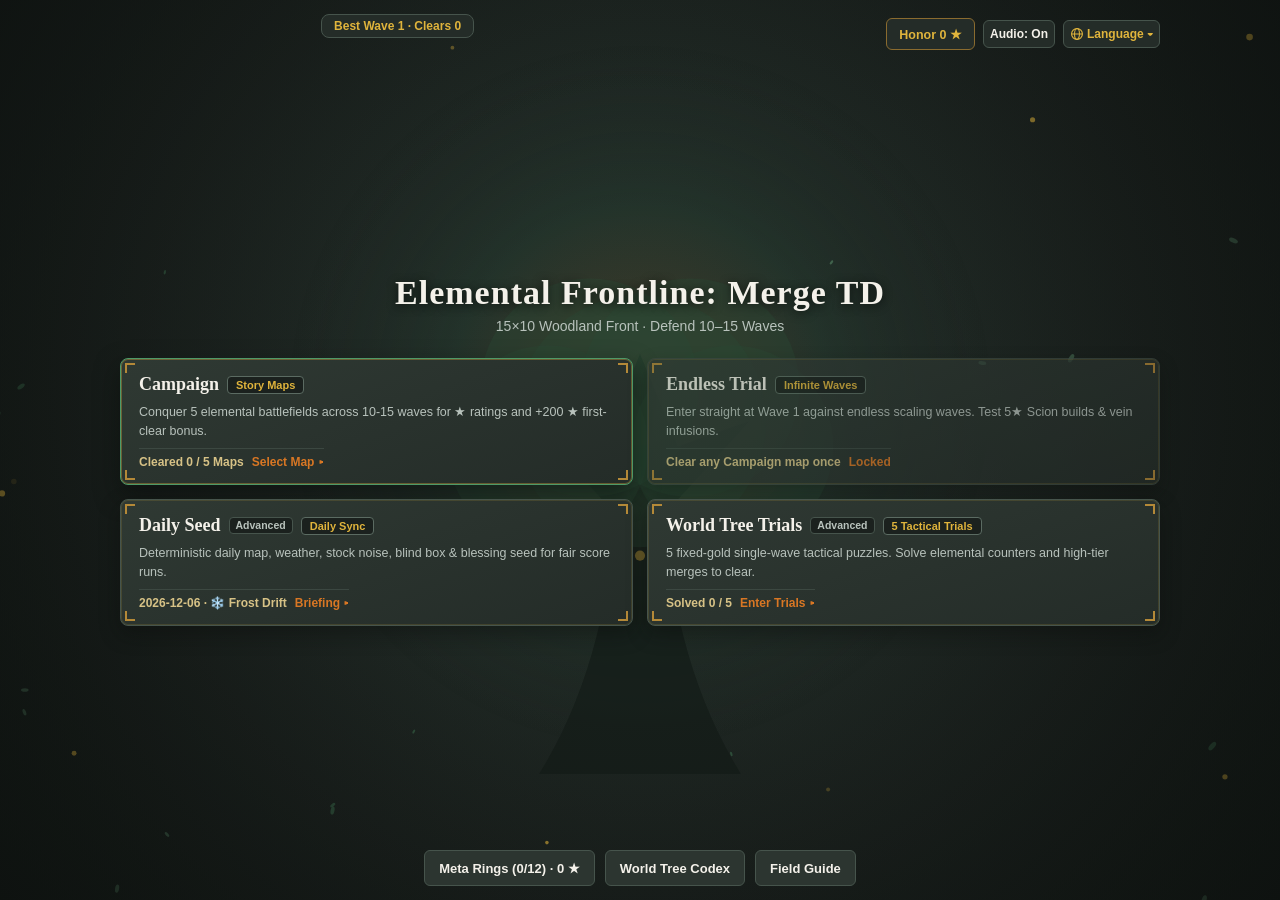
==== commit ca09ddc4: "1" ====
--- a/index.html
+++ b/index.html
@@ -41,7 +41,9 @@
                 <button id="speed-btn" class="hud-ctrl-btn speed-btn num" type="button"
                     title="切換遊戲倍速 [Tab/S]">1x</button>
                 <button id="pause-btn" class="hud-ctrl-btn hud-pause-btn" type="button" disabled
-                    title="暫停或繼續 [Space]">暫停</button>
+                    title="戰術暫停 / 恢復 [Space]">⏸ 暫停</button>
+                <button id="system-menu-btn" class="hud-ctrl-btn hud-menu-btn" type="button" disabled
+                    title="開啟系統選單 [Esc]">☰ 選單</button>
                 <button id="sound-btn" class="hud-ctrl-btn hud-sound-btn" type="button" title="切換音效">音效</button>
                 <button id="quick-ref-btn" class="hud-ctrl-btn hud-ref-btn" type="button" aria-expanded="false"
                     aria-controls="quick-ref-popover" title="元素相剋、地形加成與三元素配方速查">速查</button>
@@ -149,11 +151,8 @@
             </div>
 
             <div id="pause-banner" class="pause-banner hidden" role="status" aria-live="polite">
-                <span class="pause-banner-text">遊戲已暫停 — 點擊繼續或按 [Space] 恢復</span>
-                <div class="pause-banner-actions">
-                    <button id="pause-resume-btn" class="pause-banner-btn pause-resume-btn" type="button">繼續</button>
-                    <button id="pause-menu-btn" class="pause-banner-btn pause-menu-btn" type="button">切換地圖</button>
-                </div>
+                <button id="pause-resume-btn" class="tactical-pause-pill" type="button"
+                    title="點擊恢復戰鬥 [Space]">⏸ 戰術部署中 · 點擊恢復 [Space]</button>
             </div>
         </div>
 
@@ -358,6 +357,16 @@
                     </div>
                 </div>
             </div>
+            <div id="inspector-obstacle" class="inspector-obstacle hidden">
+                <div class="inspector-obstacle-info">
+                    <span id="inspector-obstacle-name" class="inspector-badge">古代巨岩</span>
+                    <span id="inspector-obstacle-desc" class="inspector-obstacle-desc"></span>
+                </div>
+                <div class="inspector-actions">
+                    <button id="inspector-obstacle-clear-btn" class="inspector-btn obstacle-clear-btn num"
+                        type="button">開採岩石 (-45 💰)</button>
+                </div>
+            </div>
         </div>
 
         <!-- 世界樹商會 · 波間抽屜（0 元環時收斂隱藏；解鎖對應元環節點後顯示） -->
@@ -376,9 +385,6 @@
                     <button id="guild-harvest-btn" class="guild-hold-timer-btn guild-harvest-shortcut num" type="button"
                         title="消耗 50 靈露：立即收穫黃金並刷新全場攻擊冷卻（快捷鍵 [E]）">
                         豐收 50💧 [E]
-                    </button>
-                    <button id="guild-hold-timer-btn" class="guild-hold-timer-btn num" type="button">
-                        暫停倒數
                     </button>
                 </div>
             </div>
@@ -561,9 +567,12 @@
                     <span class="skill-sub num">差 30 💧</span>
                 </button>
                 <button id="codex-btn" class="codex-btn" type="button">世界樹圖譜</button>
-                <button id="next-wave-btn" class="wave-btn" type="button" disabled><span
-                        id="next-wave-label">立即開波</span><span id="next-wave-bonus"
-                        class="wave-btn-bonus num hidden"></span></button>
+                <div class="wave-control-pair">
+                    <button id="guild-hold-timer-btn" class="hold-timer-btn num" type="button">暫停倒數</button>
+                    <button id="next-wave-btn" class="wave-btn" type="button" disabled><span
+                            id="next-wave-label">立即開波</span><span id="next-wave-bonus"
+                            class="wave-btn-bonus num hidden"></span></button>
+                </div>
                 <button id="add-gold-btn" class="debug-btn debug-only" type="button">+500 💰</button>
                 <button id="clear-gold-btn" class="debug-btn-danger debug-only" type="button">清空金幣</button>
             </div>
@@ -679,7 +688,29 @@
 
             <div class="modal-actions">
                 <button id="guide-close-btn" class="primary-cta-btn" type="button">返回戰場</button>
+                <button id="guide-replay-tutorial-btn" class="menu-return-btn" type="button">重新開啟新手引導</button>
                 <button id="guide-menu-btn" class="menu-return-btn hidden" type="button">切換地圖 / 返回封面</button>
+            </div>
+        </div>
+    </div>
+
+    <!-- 系統選單彈窗（由 ☰ 選單 或 Esc 開啟；開啟時暫停並鎖定背景操作） -->
+    <div id="system-menu-overlay" class="modal-overlay hidden" role="dialog" aria-modal="true"
+        aria-labelledby="system-menu-title">
+        <div class="modal-card system-menu-card">
+            <div class="guide-header-bar">
+                <h1 id="system-menu-title" class="codex-title">系統選單</h1>
+                <button id="system-menu-x-btn" class="modal-x-btn" type="button" aria-label="關閉系統選單">×</button>
+            </div>
+            <p id="system-menu-subtitle" class="modal-subtitle">戰局已暫停並鎖定背景操作，請選擇系統功能。</p>
+            <div class="system-menu-actions">
+                <button id="sysmenu-resume-btn" class="primary-cta-btn" type="button">繼續遊戲</button>
+                <button id="sysmenu-restart-btn" class="menu-return-btn" type="button">重新開始本局</button>
+                <button id="sysmenu-mainmenu-btn" class="menu-return-btn" type="button">切換地圖 / 回主大廳</button>
+                <div class="system-menu-utility-row">
+                    <button id="sysmenu-sound-btn" class="hud-ctrl-btn" type="button">音效：開</button>
+                    <button id="sysmenu-lang-btn" class="hud-ctrl-btn" type="button">語言：繁體中文</button>
+                </div>
             </div>
         </div>
     </div>
--- a/style.css
+++ b/style.css
@@ -928,6 +928,19 @@
     background-color: var(--bg-surface);
     overflow: hidden;
     touch-action: manipulation;
+    transition: border-color 0.2s ease, box-shadow 0.2s ease;
+}
+#board-stage.is-paused {
+    border-color: var(--accent-cta);
+    animation: tacticalPauseGlow 2.2s ease-in-out infinite;
+}
+@keyframes tacticalPauseGlow {
+    0%, 100% {
+        box-shadow: 0 0 0 1px rgba(217, 119, 36, 0.55), 0 0 12px rgba(217, 119, 36, 0.22);
+    }
+    50% {
+        box-shadow: 0 0 0 2px rgba(217, 119, 36, 0.88), 0 0 20px rgba(217, 119, 36, 0.42);
+    }
 }
 
 .terrain-tooltip {
@@ -1026,6 +1039,11 @@
     border-color: #88C999;
     background-color: #1F2A24;
     color: #D2F0DA;
+}
+.tower-tooltip.tooltip-merge-swap {
+    border-color: #67B7D1;
+    background-color: #1F2D33;
+    color: #E1F3FA;
 }
 
 /* 新手首局不擋路情境提示（pointer-events 穿透棋盤，僅略過按鈕可點） */
@@ -1112,63 +1130,71 @@
     color: var(--text-primary);
 }
 
-/* 輕量級暫停提示條：固定於頂部 HUD 下方，完全不遮擋下方 15x10 戰場 */
+/* 戰術暫停頂部精簡浮動膠囊（不遮擋戰場與預告列，不蓋黑幕） */
 .pause-banner {
     position: absolute;
-    inset: 0;
-    z-index: 35;
-    display: flex;
-    align-items: center;
-    justify-content: space-between;
-    gap: 8px;
-    padding: 4px 12px;
-    border-radius: 8px;
+    left: 50%;
+    top: 50%;
+    transform: translate(-50%, -50%);
+    z-index: 45;
+    display: flex;
+    align-items: center;
+    justify-content: center;
+    pointer-events: none;
+}
+
+.pause-banner.hidden { display: none; }
+
+.tactical-pause-pill {
+    pointer-events: auto;
+    padding: 3px 14px;
+    min-height: 24px;
+    border-radius: 999px;
     background-color: #362B1D;
     border: 1px solid var(--accent-cta);
-}
-
-.pause-banner.hidden { display: none; }
-
-.pause-banner-text {
-    font-size: 14px;
-    font-weight: 700;
     color: var(--el-lightning);
-    white-space: nowrap;
-    overflow: hidden;
-    text-overflow: ellipsis;
-    min-width: 0;
-}
-
-.pause-banner-actions {
-    display: inline-flex;
-    align-items: center;
+    font-size: 12px;
+    font-weight: 700;
+    line-height: 1.2;
+    white-space: nowrap;
+    cursor: pointer;
+    box-shadow: 0 2px 10px rgba(10, 14, 12, 0.78);
+    transition: background-color 0.15s ease, border-color 0.15s ease, transform 0.12s ease;
+}
+.tactical-pause-pill:hover {
+    background-color: #463623;
+    border-color: var(--el-lightning);
+}
+.tactical-pause-pill:active {
+    transform: scale(0.98);
+}
+
+/* 系統選單彈窗 */
+.system-menu-card {
+    max-width: 360px;
+}
+.system-menu-actions {
+    display: flex;
+    flex-direction: column;
     gap: 8px;
-    flex-shrink: 0;
-}
-
-.pause-banner-btn {
-    padding: 4px 12px;
-    min-height: 28px;
-    border-radius: 4px;
-    font-size: 12px;
-    font-weight: 700;
-    cursor: pointer;
-    white-space: nowrap;
-    transition: background-color 0.15s ease, border-color 0.15s ease, transform 0.12s ease;
-}
-.pause-resume-btn {
-    background-color: var(--accent-cta);
-    border: 1px solid var(--accent-cta);
-    color: #1B211E;
-}
-.pause-resume-btn:hover { background-color: #E28533; }
-.pause-menu-btn {
-    background-color: var(--bg-grid-elevated);
-    border: 1px solid var(--border-subtle);
-    color: var(--text-primary);
-}
-.pause-menu-btn:hover { background-color: #38443D; border-color: var(--accent-cta); }
-.pause-banner-btn:active { transform: scale(0.98); }
+    margin-top: 12px;
+}
+.system-menu-actions .primary-cta-btn,
+.system-menu-actions .menu-return-btn {
+    width: 100%;
+    min-height: 38px;
+    text-align: center;
+}
+.system-menu-utility-row {
+    display: grid;
+    grid-template-columns: repeat(2, minmax(0, 1fr));
+    gap: 8px;
+    margin-top: 2px;
+}
+.system-menu-utility-row .hud-ctrl-btn {
+    width: 100%;
+    min-height: 36px;
+}
 
 #board-stage.tree-hit-shake { animation: treeHitShake 150ms ease-out; }
 @keyframes treeHitShake {
@@ -1223,6 +1249,57 @@
     border: 2px solid var(--accent-cta);
     background-color: #323D37;
 }
+.cell.selected-obstacle {
+    border: 2px solid var(--accent-cta) !important;
+    outline: 2px solid var(--el-lightning);
+    outline-offset: -3px;
+    box-shadow: inset 0 0 10px rgba(217, 119, 36, 0.45);
+}
+
+/* 新手教學無阻斷聚光燈高亮（嚴格 pointer-events: none 絕不攔截點擊與拖曳） */
+#element-spawner-container {
+    position: relative;
+}
+#element-spawner-container.onboarding-spotlight-ring::after {
+    content: "";
+    position: absolute;
+    inset: -3px;
+    border-radius: 8px;
+    border: 2px solid var(--accent-cta);
+    box-shadow: 0 0 0 2px rgba(217, 119, 36, 0.28);
+    pointer-events: none;
+    z-index: 20;
+    animation: onboardingPulseRing 1.4s ease-in-out infinite;
+}
+.cell.onboarding-spotlight-cell::after {
+    content: "";
+    position: absolute;
+    inset: 1px;
+    border-radius: 3px;
+    border: 1.5px solid #63C284;
+    pointer-events: none;
+    z-index: 12;
+    animation: onboardingCellPulse 1.5s ease-in-out infinite;
+}
+.cell.onboarding-spotlight-tower::after {
+    content: "";
+    position: absolute;
+    inset: -2px;
+    border-radius: 6px;
+    border: 2px solid var(--el-lightning);
+    box-shadow: 0 0 10px rgba(217, 119, 36, 0.55);
+    pointer-events: none;
+    z-index: 18;
+    animation: onboardingPulseRing 1.2s ease-in-out infinite;
+}
+@keyframes onboardingPulseRing {
+    0%, 100% { opacity: 0.72; }
+    50% { opacity: 1; }
+}
+@keyframes onboardingCellPulse {
+    0%, 100% { border-color: rgba(99, 194, 132, 0.45); }
+    50% { border-color: rgba(217, 119, 36, 0.9); }
+}
 
 .cell.build-target {
     border: 2px dashed var(--accent-cta);
@@ -1357,6 +1434,11 @@
 .cell.drag-merge-feed {
     background-color: #213429 !important;
     border: 2px dashed #88C999 !important;
+}
+.cell.drag-swap-target {
+    background-color: #20343D !important;
+    border: 2px dashed #67B7D1 !important;
+    box-shadow: inset 0 0 8px rgba(103, 183, 209, 0.3);
 }
 .cell.drag-merge-tracked {
     outline: 2px solid #F4F1EA;
@@ -2180,9 +2262,55 @@
 .inspector-btn:active:not(:disabled) { transform: scale(0.98); }
 .inspector-btn:disabled { opacity: 0.48; filter: grayscale(0.6); cursor: not-allowed; }
 .inspector-btn.sell-btn { border-color: var(--accent-cta); color: var(--el-lightning); }
+.inspector-btn.sell-btn.is-confirm-danger {
+    background-color: #7C2420;
+    border-color: #E05A4F;
+    color: #FFF5F4;
+}
+.inspector-btn.sell-btn.is-confirm-danger:hover:not(:disabled) {
+    background-color: #932B26;
+    border-color: #FF7A70;
+}
 .inspector-btn.infuse-btn { border-color: var(--accent-cta); background-color: #3A2A1C; color: var(--text-primary); }
 .inspector-btn.infuse-btn:hover:not(:disabled) { background-color: #4D3520; border-color: var(--el-lightning); }
+.inspector-btn.obstacle-clear-btn:not(:disabled) {
+    background-color: var(--accent-cta);
+    border-color: var(--accent-cta);
+    color: #1B211E;
+    font-weight: 700;
+}
+.inspector-btn.obstacle-clear-btn:not(:disabled):hover {
+    background-color: #E68736;
+}
+.inspector-btn.obstacle-clear-btn.insufficient-gold-btn {
+    border-color: var(--el-fire);
+    color: #EE9B8F;
+}
 .inspector-btn.hidden { display: none; }
+
+.inspector-obstacle {
+    width: 100%;
+    display: flex;
+    align-items: center;
+    justify-content: space-between;
+    gap: 8px;
+    min-width: 0;
+}
+.inspector-obstacle.hidden { display: none; }
+.inspector-obstacle-info {
+    display: flex;
+    align-items: center;
+    gap: 8px;
+    min-width: 0;
+    flex: 1 1 auto;
+}
+.inspector-obstacle-desc {
+    font-size: 11px;
+    color: var(--text-secondary);
+    white-space: nowrap;
+    overflow: hidden;
+    text-overflow: ellipsis;
+}
 
 /* ==================== 5B. 世界樹「聚寶根鬚（Lv.0 → Lv.3）」互動經營面板 ==================== */
 .tree-root-panel {
@@ -3262,8 +3390,33 @@
 }
 .skill-harvest:not(:disabled) .skill-sub { color: #F7DC88; }
 
+.action-controls .wave-control-pair {
+    grid-column: span 2;
+    display: flex;
+    align-items: stretch;
+    gap: 4px;
+    min-width: 0;
+    height: 100%;
+}
+.action-controls .hold-timer-btn {
+    flex: 0.85 1 0;
+    min-width: 0;
+    border-color: var(--border-subtle);
+    color: var(--text-secondary);
+}
+.action-controls .hold-timer-btn.is-holding {
+    background-color: #362B1D;
+    border-color: var(--accent-cta) !important;
+    color: var(--el-lightning);
+}
 .action-controls .wave-btn {
-    grid-column: span 2;
+    flex: 1.35 1 0;
+    min-width: 0;
+}
+.skill-btn.skill-pause-locked {
+    opacity: 0.54;
+    filter: grayscale(0.55);
+    cursor: pointer;
 }
 
 .skill-btn.skill-active {
@@ -5267,7 +5420,10 @@
     .spawn-card-role .role-short { display: inline; }
     .action-controls { grid-template-columns: repeat(2, minmax(0, 1fr)); grid-template-rows: auto; gap: 6px; height: auto; }
     .action-controls button { min-height: 42px; padding: 5px 6px; font-size: 12px; }
+    .action-controls .wave-control-pair { grid-column: span 2; gap: 6px; height: auto; }
     .action-controls .wave-btn { min-height: 44px; }
+    .inspector-obstacle { flex-direction: column; align-items: stretch; gap: 4px; }
+    .inspector-obstacle-desc { white-space: normal; }
     #msg-text { margin: 6px 0 4px 0; font-size: 11.5px; min-height: 18px; }
 
     .modal-overlay { padding: max(10px, env(safe-area-inset-top)) max(10px, env(safe-area-inset-right)) max(12px, env(safe-area-inset-bottom)) max(10px, env(safe-area-inset-left)); }
@@ -5791,16 +5947,16 @@
         padding: 4px 7px;
         font-size: 11px;
     }
-    .wave-forecast-bar.hidden-by-pause { display: none; }
     .pause-banner {
         position: static;
-        flex-wrap: wrap;
-        padding: 6px 8px;
-        gap: 6px;
+        transform: none;
+        margin: 4px auto 0 auto;
+        width: fit-content;
     }
-    .pause-banner-text {
+    .tactical-pause-pill {
         white-space: normal;
-        font-size: 12px;
+        font-size: 11px;
+        padding: 4px 10px;
     }
     .forecast-inline-summary { display: none; }
     .spawn-card-btn {
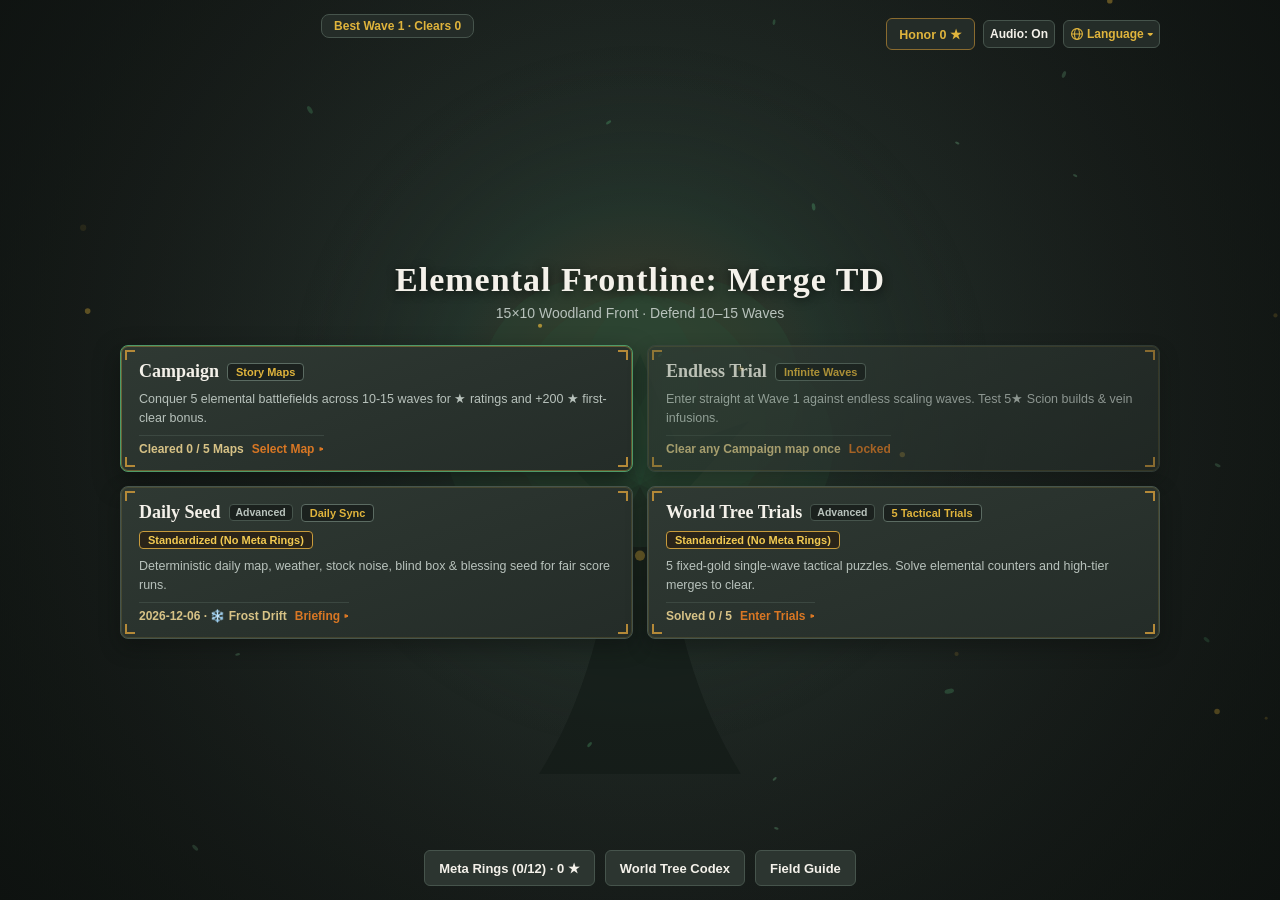
==== commit dfba3c37: "1" ====
--- a/index.html
+++ b/index.html
@@ -32,6 +32,11 @@
                 <div class="hud-item hud-wave">
                     <span id="wave-display" class="num">第 1 / 10 波</span>
                     <span id="wave-phase-tag" class="wave-phase-tag num">等待開始</span>
+                </div>
+                <div class="hud-item hud-tower-cap" id="hud-tower-cap" title="場上精兵人口上限（最多擴充至 22 座）">
+                    <span id="tower-cap-display" class="num">塔位 0/16</span>
+                    <button id="expand-tower-cap-btn" class="hud-cap-expand-btn num" type="button"
+                        title="擴充 +2 塔位槽位">+2槽 200💰</button>
                 </div>
                 <div class="hud-item hud-best" title="本圖最高紀錄"><span id="hud-best-label">最高</span> <span
                         id="best-wave-display" class="num">第 1 波</span>
@@ -118,6 +123,7 @@
                         <span id="forecast-toggle-indicator" class="forecast-chevron">▾</span>
                     </button>
                     <span id="weather-status-pill" class="weather-status-pill num">☀️ 熾陽季</span>
+                    <span id="std-mode-pill" class="std-mode-pill hidden">標準環境（無年輪）</span>
                     <div id="forecast-inline-summary" class="forecast-inline-summary"></div>
                     <div id="recipe-tracker-pill" class="recipe-tracker-pill hidden" role="status" aria-live="polite">
                         <button id="recipe-tracker-pill-open" class="recipe-tracker-pill-open num" type="button"></button>
@@ -350,6 +356,7 @@
                         <span id="inspector-range" class="inspector-stat num">射程 2.3</span>
                     </div>
                     <div class="inspector-actions">
+                        <button id="inspector-refine-btn" class="inspector-btn refine-btn num hidden" type="button"><span id="inspector-refine-text">精煉 ◆1 (250💰)</span></button>
                         <button id="inspector-infuse-btn" class="inspector-btn infuse-btn num hidden" type="button"><span id="inspector-infuse-text">靈脈灌注 (225 💰)</span></button>
                         <button id="inspector-target-btn" class="inspector-btn target-btn" type="button">索敵：最前</button>
                         <button id="inspector-sell-btn" class="inspector-btn sell-btn num" type="button">出售 (+7
@@ -378,6 +385,7 @@
                         <span id="guild-drawer-chevron" class="guild-chevron">▴</span>
                     </button>
                     <span id="guild-root-summary-badge" class="guild-meta-tag num">根鬚 Lv.0</span>
+                    <span id="guild-tree-boost-badge" class="guild-meta-tag num hidden">靈脈 +0%</span>
                     <span id="guild-noncombat-cap-badge" class="guild-meta-tag num">淨利 0/30</span>
                     <span id="guild-crit-bonus-badge" class="guild-meta-tag num">暴擊 +0.0%</span>
                 </div>
@@ -405,34 +413,49 @@
                                 <span id="tree-root-title" class="tree-root-title">世界樹 · 聚寶根鬚</span>
                                 <span id="tree-root-lv-badge" class="tree-root-lv-badge num">Lv.0 / Lv.3</span>
                                 <span id="tree-root-refund-badge" class="tree-root-meta-tag num">出售退費 70%</span>
-                                <span id="tree-root-yield-badge" class="tree-root-meta-tag tree-root-yield num">本波預估 +0 💰（軟上限 30 💰）</span>
+                                <span id="tree-root-yield-badge" class="tree-root-meta-tag tree-root-yield num">本波預估 +0 💰（獨立結算）</span>
                             </div>
                             <button id="tree-root-upgrade-btn" class="tree-root-upgrade-btn num" type="button">
-                                升級 Lv.1 汲取根鬚 (45 💰)
+                                升級 Lv.1 汲取根鬚 (55 💰)
                             </button>
                         </div>
                         <div id="tree-root-tiers" class="tree-root-tiers">
                             <button type="button" class="tree-root-tier-card is-next" data-root-tier="1">
                                 <div class="root-tier-head">
                                     <span class="root-tier-name">Lv.1 汲取根鬚</span>
-                                    <span class="root-tier-cost num">45 💰</span>
+                                    <span class="root-tier-cost num">55 💰</span>
                                 </div>
-                                <div class="root-tier-desc num">每清完 1 波固定額外獲得 +15 💰</div>
+                                <div class="root-tier-desc num">每清完 1 波固定額外獲得 +15 💰（獨立結算）</div>
                             </button>
                             <button type="button" class="tree-root-tier-card is-locked" data-root-tier="2">
                                 <div class="root-tier-head">
                                     <span class="root-tier-name">Lv.2 黃金根脈</span>
-                                    <span class="root-tier-cost num">75 💰</span>
+                                    <span class="root-tier-cost num">90 💰</span>
                                 </div>
-                                <div class="root-tier-desc num">每波 +32 💰 · 全場出售退費率 70% → 80%</div>
+                                <div class="root-tier-desc num">每波 +32 💰（獨立結算）· 出售退費率 70% → 80%</div>
                             </button>
                             <button type="button" class="tree-root-tier-card is-locked" data-root-tier="3">
                                 <div class="root-tier-head">
                                     <span class="root-tier-name">Lv.3 複利樹心</span>
-                                    <span class="root-tier-cost num">110 💰</span>
+                                    <span class="root-tier-cost num">125 💰</span>
                                 </div>
-                                <div class="root-tier-desc num">每波 +42 💰 ＋ 現金 8% 利息（上限 +35 💰，軟上限 22 + 8w）</div>
+                                <div class="root-tier-desc num">每波 +42 💰 ＋ 現金 8% 利息（上限 +35 💰，獨立結算）</div>
                             </button>
+                        </div>
+                    </div>
+                    <div id="world-tree-endless-boost-card" class="endless-boost-panel hidden" aria-label="無盡世界樹全局靈脈強化">
+                        <div class="tree-root-header">
+                            <div class="tree-root-title-wrap">
+                                <span id="endless-boost-title" class="tree-root-title">無盡 · 世界樹全局靈脈強化</span>
+                                <span id="endless-boost-lv-badge" class="tree-root-lv-badge num">Lv.0</span>
+                                <span id="endless-boost-bonus-badge" class="tree-root-meta-tag num">全場基礎增傷 +0%</span>
+                            </div>
+                            <button id="tree-endless-boost-btn" class="tree-root-upgrade-btn num" type="button">
+                                強化全局靈脈 Lv.1 (300 💰)
+                            </button>
+                        </div>
+                        <div id="endless-boost-desc" class="endless-boost-desc num">
+                            無盡 W11+ 開放（免年輪）· Lv.1～5 每級全場 +8%，Lv.6 起每級 +5%（併入基礎增傷區）
                         </div>
                     </div>
                 </div>
@@ -502,7 +525,7 @@
                                     開啟命運盲盒 (35 💰)
                                 </button>
                                 <button id="fusion-fruit-slot-btn" class="fusion-fruit-btn num" type="button" disabled>
-                                    萬能融合果實 (0/1) · 暫無果實
+                                    萬能融合果實 (0/3) · 暫無果實
                                 </button>
                             </div>
                         </div>
@@ -837,6 +860,7 @@
                                 <span id="mode-title-daily" class="mode-card-title">每日種子挑戰</span>
                                 <span id="mode-badge-daily" class="mode-card-badge num">同題競速</span>
                             </div>
+                            <div id="mode-std-daily" class="std-mode-badge">標準環境（無年輪）</div>
                             <p id="mode-desc-daily" class="mode-card-desc">以今日日期固定生成地圖、天氣、股市波動、盲盒與枝枒賜福序列，公平一戰。</p>
                             <div class="mode-card-foot">
                                 <span id="mode-meta-daily" class="mode-card-meta num">今日種子載入中</span>
@@ -854,6 +878,7 @@
                                 <span id="mode-title-puzzle" class="mode-card-title">世界樹殘局試煉</span>
                                 <span id="mode-badge-puzzle" class="mode-card-badge">單波解謎</span>
                             </div>
+                            <div id="mode-std-puzzle" class="std-mode-badge">標準環境（無年輪）</div>
                             <p id="mode-desc-puzzle" class="mode-card-desc">5 道固定資金與極端怪潮殘局，唯有算準元素相剋與轉職合成方能一次破局。</p>
                             <div class="mode-card-foot">
                                 <span id="mode-meta-puzzle" class="mode-card-meta num">已完成 0 / 5 關</span>
@@ -933,6 +958,7 @@
 
                     <!-- 每日種子簡報面板 -->
                     <div id="setup-daily-pane" class="setup-pane hidden">
+                        <div id="daily-std-notice" class="setup-std-notice">標準環境（無年輪）</div>
                         <div class="daily-briefing-card ornate-card">
                             <div class="daily-brief-row">
                                 <span id="daily-brief-date-k">挑戰日期</span>
@@ -955,11 +981,12 @@
                                 <strong id="daily-status-label" class="num">尚未挑戰</strong>
                             </div>
                         </div>
-                        <p id="daily-rule-note" class="daily-rule-note">今日所有波動（盲盒、股市雜訊、賜福抽卡、靈脈竊賊掉落）均鎖定同一種子序列，通關與敗陣結算皆會產生日期戰績卡。</p>
+                        <p id="daily-rule-note" class="daily-rule-note">今日所有波動（盲盒、股市雜訊、賜福抽卡）均鎖定同一種子序列與零年輪標準環境，通關與敗陣結算皆會產生日期戰績卡。</p>
                     </div>
 
                     <!-- 世界樹殘局選關面板 -->
                     <div id="setup-puzzle-pane" class="setup-pane hidden">
+                        <div id="puzzle-std-notice" class="setup-std-notice">標準環境（無年輪）</div>
                         <div id="puzzle-selector-grid" class="puzzle-selector-grid"></div>
                         <div id="puzzle-detail-box" class="puzzle-detail-box">
                             <div class="puzzle-detail-head">
--- a/style.css
+++ b/style.css
@@ -374,6 +374,45 @@
 .hud-gold { color: var(--el-lightning); }
 .hud-dew { color: #9BD3E8; }
 
+.hud-tower-cap {
+    gap: 4px;
+    white-space: nowrap;
+}
+
+#tower-cap-display.is-cap-full {
+    color: #EE9B8F;
+    font-weight: 800;
+}
+
+.hud-cap-expand-btn {
+    min-height: 20px;
+    padding: 1px 6px;
+    border-radius: 4px;
+    border: 1px solid var(--accent-cta);
+    background-color: #3A2A1C;
+    color: var(--el-lightning);
+    font-size: 11px;
+    font-weight: 700;
+    line-height: 1.2;
+    cursor: pointer;
+    white-space: nowrap;
+    transition: background-color 0.14s ease, border-color 0.14s ease, opacity 0.14s ease;
+}
+
+.hud-cap-expand-btn:hover:not(:disabled) {
+    background-color: #4D3520;
+    border-color: var(--el-lightning);
+}
+
+.hud-cap-expand-btn:disabled {
+    opacity: 0.48;
+    cursor: not-allowed;
+}
+
+.hud-cap-expand-btn.hidden {
+    display: none;
+}
+
 .dew-bar-track {
     width: 32px;
     height: 8px;
@@ -735,6 +774,25 @@
     border-color: var(--el-fire);
     background-color: #2B1B19;
     color: #F4F1EA;
+}
+
+.std-mode-pill {
+    display: inline-flex;
+    align-items: center;
+    padding: 1px 7px;
+    border-radius: 4px;
+    background-color: #2A2419;
+    border: 1px solid #C89B3C;
+    color: #F2CA52;
+    font-size: 11px;
+    font-weight: 700;
+    line-height: 1.3;
+    white-space: nowrap;
+    flex-shrink: 0;
+}
+
+.std-mode-pill.hidden {
+    display: none;
 }
 
 .recipe-tracker-pill {
@@ -1663,6 +1721,21 @@
     background-color: var(--accent-cta);
     color: var(--text-primary);
     border: 1px solid var(--bg-canvas);
+    pointer-events: none;
+}
+.tower-refine-badge {
+    position: absolute;
+    top: -3px;
+    left: -3px;
+    z-index: 6;
+    font-size: 9px;
+    font-weight: 800;
+    line-height: 1;
+    padding: 1px 4px;
+    border-radius: 4px;
+    background-color: #3D3117;
+    color: #F2CA52;
+    border: 1px solid #C89B3C;
     pointer-events: none;
 }
 .tower.has-scion-aura::after {
@@ -2273,6 +2346,8 @@
 }
 .inspector-btn.infuse-btn { border-color: var(--accent-cta); background-color: #3A2A1C; color: var(--text-primary); }
 .inspector-btn.infuse-btn:hover:not(:disabled) { background-color: #4D3520; border-color: var(--el-lightning); }
+.inspector-btn.refine-btn { border-color: #C89B3C; background-color: #352D18; color: #F2CA52; }
+.inspector-btn.refine-btn:hover:not(:disabled) { background-color: #483C1F; border-color: #F2CA52; color: #FFF8DC; }
 .inspector-btn.obstacle-clear-btn:not(:disabled) {
     background-color: var(--accent-cta);
     border-color: var(--accent-cta);
@@ -2519,6 +2594,27 @@
         width: 100%;
         min-height: 36px;
     }
+}
+
+.endless-boost-panel {
+    margin-top: 8px;
+    padding: 8px 10px;
+    border-radius: 6px;
+    background-color: #1B211E;
+    border: 1px solid #C89B3C;
+    display: flex;
+    flex-direction: column;
+    gap: 6px;
+}
+
+.endless-boost-panel.hidden {
+    display: none;
+}
+
+.endless-boost-desc {
+    font-size: 11px;
+    line-height: 1.4;
+    color: var(--text-secondary);
 }
 
 /* ==================== 5C. 世界樹商會 · 預設收合 1 行橫條 ＋ 向上展開 3 頁籤浮動抽屜 ==================== */
@@ -3817,6 +3913,28 @@
     border: 1px solid #5B6B62;
     color: #E0B43C;
     white-space: nowrap;
+}
+.std-mode-badge {
+    align-self: flex-start;
+    padding: 2px 8px;
+    border-radius: 4px;
+    font-size: 11px;
+    font-weight: 700;
+    background-color: #2A2419;
+    border: 1px solid #C89B3C;
+    color: #F2CA52;
+    white-space: nowrap;
+}
+.setup-std-notice {
+    margin-bottom: 10px;
+    padding: 6px 10px;
+    border-radius: 6px;
+    background-color: #2A2419;
+    border: 1px solid #C89B3C;
+    color: #F2CA52;
+    font-size: 12px;
+    font-weight: 700;
+    text-align: left;
 }
 .mode-card-desc {
     margin: 0;
@@ -5912,6 +6030,8 @@
     html[lang="en"] .hud-help-btn { min-width: 26px; gap: 3px; }
     html[lang="en"] .hud-help-btn .ui-ico { width: 13px; height: 13px; }
     html[lang="en"] .hud-lang-btn { padding: 2px 5px; gap: 3px; font-size: 11px; }
+    html[lang="en"] .hud-cap-expand-btn { padding: 1px 4px; font-size: 10px; }
+    html[lang="en"] .std-mode-pill { padding: 1px 5px; font-size: 10px; }
     html[lang="en"] .forecast-bar-main { gap: 6px; }
     html[lang="en"] .forecast-toggle-btn { padding: 1px 6px; gap: 4px; font-size: 11px; }
     html[lang="en"] .forecast-weak-chips { gap: 4px; font-size: 10.5px; }
@@ -5941,6 +6061,12 @@
         min-height: 40px;
         padding: 4px 7px;
         font-size: 11px;
+    }
+    .hud-cap-expand-btn,
+    html[lang="en"] .hud-cap-expand-btn {
+        min-height: 28px;
+        padding: 2px 6px;
+        font-size: 10.5px;
     }
     .hud-lang-btn,
     html[lang="en"] .hud-lang-btn {
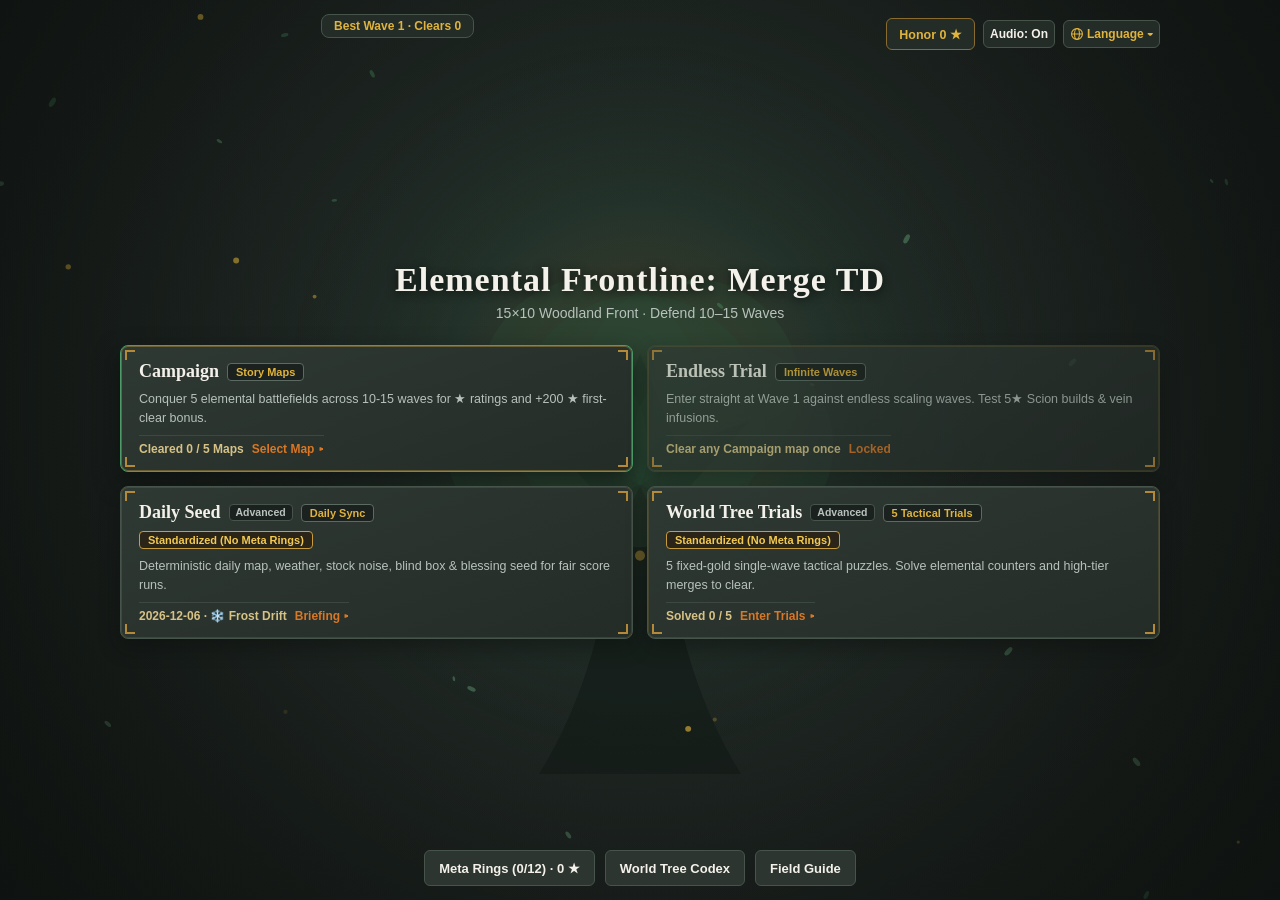
==== commit f53e7fb7: "1" ====
--- a/index.html
+++ b/index.html
@@ -608,104 +608,182 @@
     <div id="guide-overlay" class="modal-overlay hidden" role="dialog" aria-modal="true" aria-labelledby="guide-title">
         <div class="modal-card guide-card">
             <div class="guide-header-bar">
-                <h1 id="guide-title" class="codex-title">戰術手冊與地形速查</h1>
-                <button id="guide-x-btn" class="modal-x-btn" type="button" aria-label="關閉戰術手冊">×</button>
-            </div>
-            <p class="modal-subtitle">掌握屬性相剋與特殊地形加成，穩固世界樹防線。</p>
-
-            <div class="guide-section">
-                <h2 class="guide-section-title">元素相剋速查</h2>
-                <ul class="panel-list">
-                    <li class="panel-row">
-                        <span class="panel-key">🔥 火塔 ▸ 蔓藤巨魔 / 史萊姆</span>
-                        <span class="panel-val num">175% 暴擊 · 破甲 30%</span>
-                    </li>
-                    <li class="panel-row">
-                        <span class="panel-key">❄️ 冰塔 ▸ 熔岩傀儡 / 疾風獵犬</span>
-                        <span class="panel-val num">175% 暴擊 · 緩速 45%</span>
-                    </li>
-                    <li class="panel-row">
-                        <span class="panel-key">⚡ 雷塔 ▸ 機械飛艇 / 重裝魔像</span>
-                        <span class="panel-val num">175% 暴擊 · 連鎖彈跳</span>
-                    </li>
-                    <li class="panel-row">
-                        <span class="panel-key">✨ 跨元素融合塔 ▸ 任一親和弱點</span>
-                        <span class="panel-val num">135% 親和增傷</span>
-                    </li>
-                </ul>
-            </div>
-
-            <div class="guide-section">
-                <h2 class="guide-section-title">戰術地形加成（懸停棋盤特殊格可檢視）</h2>
-                <ul class="panel-list">
-                    <li class="panel-row terrain-legend-row">
-                        <span class="terrain-swatch swatch-highground" aria-hidden="true"></span>
-                        <span class="panel-key">制高點</span>
-                        <span class="panel-val num">射程 +30%</span>
-                    </li>
-                    <li class="panel-row terrain-legend-row">
-                        <span class="terrain-swatch swatch-mana" aria-hidden="true"></span>
-                        <span class="panel-key">元素靈脈</span>
-                        <span class="panel-val num">攻速 +25%</span>
-                    </li>
-                    <li class="panel-row terrain-legend-row">
-                        <span class="terrain-swatch swatch-tree" aria-hidden="true"></span>
-                        <span class="panel-key">世界樹庇護所</span>
-                        <span class="panel-val num">依血量最高 +20% 傷害</span>
-                    </li>
-                </ul>
-            </div>
-
-            <div id="guide-leyline-weather-section" class="guide-section">
-                <h2 class="guide-section-title">鄰格靈脈陣法與動態天象（上限 2 連線 / +18%）</h2>
-                <ul class="panel-list">
-                    <li class="panel-row">
-                        <span class="panel-key">🔥+❄️ 對流 / ❄️+⚡ 超導 / 🔥+⚡ 過載</span>
-                        <span class="panel-val num">10% 破減 · +10% 速 · +10% 暴</span>
-                    </li>
-                    <li class="panel-row">
-                        <span class="panel-key">🔺 火冰雷三元陣法（最多 2 連線/+18%）</span>
-                        <span class="panel-val num">+15% 傷（基礎增傷區）＋ 1💧/1.5s</span>
-                    </li>
-                    <li class="panel-row">
-                        <span class="panel-key">☀️ 熾陽 / ❄️ 霜雪 / ⛈️ 雷暴 / 🌑 蝕月</span>
-                        <span class="panel-val num">每 3 波變天 · 聯動股價與掉落</span>
-                    </li>
-                </ul>
-            </div>
-
-            <div id="guide-stage4-section" class="guide-section">
-                <h2 id="guide-stage4-title" class="guide-section-title">浮島裂隙 · 黑市開採 · W6+/W10+ 菁英詞條</h2>
-                <ul id="guide-stage4-list" class="panel-list">
-                    <li class="panel-row">
-                        <span id="guide-s4-k0" class="panel-key">⚡ 充能浮石 / 🌀 裂隙 A→B（雷鳴浮島）</span>
-                        <span id="guide-s4-v0" class="panel-val num">2 波輪充 +40% 傷 · 單向躍遷</span>
-                    </li>
-                    <li class="panel-row">
-                        <span id="guide-s4-k1" class="panel-key">🪨 藏寶巨石 / 🎁 免費盲盒（荒蕪黑市）</span>
-                        <span id="guide-s4-v1" class="panel-val num">45 💰 開採寶藏 · 每波 1 免費盒</span>
-                    </li>
-                    <li class="panel-row">
-                        <span id="guide-s4-k2" class="panel-key">🔱 W6+/W10+ 菁英詞條（含共振／庇護／稜鏡）</span>
-                        <span id="guide-s4-v2" class="panel-val num">範圍剋共振 · 破甲關庇護 · 複合剋稜鏡</span>
-                    </li>
-                </ul>
-            </div>
-
-            <div class="guide-section">
-                <h2 id="guide-evo-title" class="guide-section-title">轉職與升星金字塔（1★ → 5★ 16U）</h2>
-                <div id="guide-evo-note" class="codex-note guide-evo-note num">
-                    異系 1★+1★ ▸ 雙元 1★ (2U) ｜ 同種 1★+1★ ▸ 靈木主幹 2★ ｜ 同種 2★+2★ ▸ 冠枝 A/B 3★ (4U)<br>
-                    同脈 3★+3★（或 8U）▸ 雙生 4★ ｜ 雙元 2★/3★ ＋ 缺口純系 ▸ 三元傳奇 3★/4★ ｜ 三元 16U ▸ 全圖唯一 5★ 原初之核
-                </div>
-            </div>
-
-            <div class="guide-section">
-                <h2 class="guide-section-title">防線紀要與快捷鍵</h2>
-                <div id="guide-hotkey-note" class="codex-note">
-                    每通過 3 波可獲世界樹枝枒祝福；第 5 與第 10 波迎戰領主魔王。<br>
-                    熱鍵：<b>[1/2/3]</b> 召喚 ｜ <b>[Q/W/E]</b> 技能 ｜ <b>[B]</b> 商會 ｜ <b>[T]</b> 世界樹圖譜 ｜ <b>[Space]</b> 暫停 ｜ <b>[Tab/S]</b> 倍速 ｜
-                    <b>[Esc]</b> 取消
+                <h1 id="guide-title" class="codex-title">戰術指南</h1>
+                <button id="guide-x-btn" class="modal-x-btn" type="button" aria-label="關閉戰術指南">×</button>
+            </div>
+            <p id="guide-subtitle" class="modal-subtitle">掌握元素相剋、合成階梯與商會機制，穩固世界樹防線。</p>
+
+            <div class="guide-tabs" role="tablist" aria-label="戰術指南頁籤">
+                <button id="guide-tab-btn-elements" class="guide-tab-btn is-active" type="button" role="tab" aria-selected="true" data-guide-tab="elements">元素相剋與地形</button>
+                <button id="guide-tab-btn-merge" class="guide-tab-btn" type="button" role="tab" aria-selected="false" data-guide-tab="merge">合成階梯與操作</button>
+                <button id="guide-tab-btn-endless" class="guide-tab-btn" type="button" role="tab" aria-selected="false" data-guide-tab="endless">靈露、商會與無盡</button>
+            </div>
+
+            <div class="guide-tab-body">
+                <!-- 頁籤 1：元素相剋與地形 -->
+                <div id="guide-tab-elements" class="guide-tab-panel" role="tabpanel" aria-labelledby="guide-tab-btn-elements">
+                    <div class="guide-section">
+                        <h2 id="guide-t1-elem-title" class="guide-section-title">元素相剋與暴擊倍率</h2>
+                        <div class="guide-grid">
+                            <div class="guide-mini-card">
+                                <div id="guide-el-fire-k" class="guide-card-k">🔥 火系 ▸ 蔓藤巨魔 / 史萊姆 / 花妖</div>
+                                <div id="guide-el-fire-v" class="guide-card-v num">1.75× 弱點 (暴擊 1.25×) · 破甲抑療</div>
+                            </div>
+                            <div class="guide-mini-card">
+                                <div id="guide-el-ice-k" class="guide-card-k">❄️ 冰系 ▸ 熔岩傀儡 / 獵犬 / 影豹</div>
+                                <div id="guide-el-ice-v" class="guide-card-v num">1.75× 弱點 (暴擊 1.25×) · 緩速冰封 (-25% 治療)</div>
+                            </div>
+                            <div class="guide-mini-card">
+                                <div id="guide-el-thunder-k" class="guide-card-k">⚡ 雷系 ▸ 機械飛艇 / 魔像 / 聖盾</div>
+                                <div id="guide-el-thunder-v" class="guide-card-v num">1.75× 弱點 (暴擊 1.25×) · 連鎖破盾</div>
+                            </div>
+                            <div class="guide-mini-card">
+                                <div id="guide-el-multi-k" class="guide-card-k">✨ 雙元融合 / 🔺 三元與原初之核</div>
+                                <div id="guide-el-multi-v" class="guide-card-v num">雙元 1.35× 親和 · 三元全親和 1.26×</div>
+                            </div>
+                        </div>
+                    </div>
+
+                    <div class="guide-section">
+                        <h2 id="guide-t1-terrain-title" class="guide-section-title">戰術地形與岩石開採</h2>
+                        <ul class="panel-list">
+                            <li class="panel-row terrain-legend-row">
+                                <span class="terrain-swatch swatch-highground" aria-hidden="true"></span>
+                                <span id="guide-tr-hg-k" class="panel-key">⛰️ 制高點</span>
+                                <span id="guide-tr-hg-v" class="panel-val num">射程 +30%</span>
+                            </li>
+                            <li class="panel-row terrain-legend-row">
+                                <span class="terrain-swatch swatch-mana" aria-hidden="true"></span>
+                                <span id="guide-tr-mana-k" class="panel-key">✨ 元素靈脈</span>
+                                <span id="guide-tr-mana-v" class="panel-val num">攻速 +25%</span>
+                            </li>
+                            <li class="panel-row terrain-legend-row">
+                                <span class="terrain-swatch swatch-tree" aria-hidden="true"></span>
+                                <span id="guide-tr-tree-k" class="panel-key">🌿 世界樹庇護所</span>
+                                <span id="guide-tr-tree-v" class="panel-val num">依世界樹血量最高 +20% 傷害</span>
+                            </li>
+                            <li class="panel-row">
+                                <span id="guide-tr-stone-k" class="panel-key">⚡ 充能浮石 / 🪨 巨岩與藏寶石</span>
+                                <span id="guide-tr-stone-v" class="panel-val num">輪充 +40% 傷 · 先選點開採 45 💰</span>
+                            </li>
+                        </ul>
+                    </div>
+
+                    <div class="guide-section">
+                        <h2 id="guide-t1-weather-title" class="guide-section-title">四大動態天象（每 3 波輪替 / 每 5 波蝕月）</h2>
+                        <div class="guide-grid">
+                            <div class="guide-mini-card">
+                                <div id="guide-wt-sun-k" class="guide-card-k">☀️ 熾陽天象</div>
+                                <div id="guide-wt-sun-v" class="guide-card-v num">火射程 +0.4 / 灼燒 +25% · 🔥股看漲</div>
+                            </div>
+                            <div class="guide-mini-card">
+                                <div id="guide-wt-snow-k" class="guide-card-k">❄️ 霜雪天象</div>
+                                <div id="guide-wt-snow-v" class="guide-card-v num">敵速 -10% / 冰暴 +15% · ❄️股看漲</div>
+                            </div>
+                            <div class="guide-mini-card">
+                                <div id="guide-wt-storm-k" class="guide-card-k">⛈️ 雷暴天象</div>
+                                <div id="guide-wt-storm-v" class="guide-card-v num">每 6s 天雷劈最高血 · ⚡股高波動</div>
+                            </div>
+                            <div class="guide-mini-card">
+                                <div id="guide-wt-eclipse-k" class="guide-card-k">🌑 蝕月黑潮</div>
+                                <div id="guide-wt-eclipse-v" class="guide-card-v num">賞金與靈露 +30% · 盲盒 3★ 翻倍</div>
+                            </div>
+                        </div>
+                    </div>
+                </div>
+
+                <!-- 頁籤 2：合成階梯與操作 -->
+                <div id="guide-tab-merge" class="guide-tab-panel hidden" role="tabpanel" aria-labelledby="guide-tab-btn-merge">
+                    <div class="guide-section">
+                        <h2 id="guide-t2-ladder-title" class="guide-section-title">1★ → 5★ 合成階梯與創世配方</h2>
+                        <div class="guide-grid">
+                            <div class="guide-mini-card">
+                                <div id="guide-mg-1to2-k" class="guide-card-k">1★ + 1★（同系升星 / 異色轉職）</div>
+                                <div id="guide-mg-1to2-v" class="guide-card-v">同色進化 2★ 主幹；異色融合 1★ 雙元（後續 1★ 可直接灌注升 2★）。</div>
+                            </div>
+                            <div class="guide-mini-card">
+                                <div id="guide-mg-2to4-k" class="guide-card-k">2★ + 2★（A/B 冠枝）與 3★/4★ 餵養</div>
+                                <div id="guide-mg-2to4-v" class="guide-card-v">同種 2★ 合成可選 A/B 分支 3★；3★ 與 4★ 可直接吞噬低星充能累積星級單位。</div>
+                            </div>
+                            <div class="guide-mini-card">
+                                <div id="guide-mg-tri-k" class="guide-card-k">3 組三元素 3★ 創世融合配方</div>
+                                <div id="guide-mg-tri-v" class="guide-card-v num">💨蒸氣 2★ + ⚡雷 2★ ▸ ⛈️風暴<br>🔥火 2★ + 💠磁環 2★ ▸ 🌋熔爐<br>❄️冰 2★ + ☄️電漿 2★ ▸ ❄️稜鏡</div>
+                            </div>
+                            <div class="guide-mini-card">
+                                <div id="guide-mg-5star-k" class="guide-card-k">5★ 神裔與全圖唯一「原初之核」</div>
+                                <div id="guide-mg-5star-v" class="guide-card-v">三元 16U 升華為全圖限 1 座 5★ 原初之核；其餘 5★ 神裔全場上限 2 座（年輪可擴至 3 座）。</div>
+                            </div>
+                        </div>
+                    </div>
+
+                    <div class="guide-section">
+                        <h2 id="guide-t2-ctrl-title" class="guide-section-title">戰術操作與防呆規則</h2>
+                        <ul class="panel-list">
+                            <li class="panel-row">
+                                <span id="guide-ct-pause-k" class="panel-key">[Space] 戰術暫停 / [Esc] 選單</span>
+                                <span id="guide-ct-pause-v" class="panel-val">暫停中可建塔、合成、換位與開商會</span>
+                            </li>
+                            <li class="panel-row">
+                                <span id="guide-ct-swap-k" class="panel-key">非合成雙塔拖曳互換（Swap）</span>
+                                <span id="guide-ct-swap-v" class="panel-val">同圖或跨圖直接對調座標，休整期免費</span>
+                            </li>
+                            <li class="panel-row">
+                                <span id="guide-ct-sell-k" class="panel-key">3★ 以上兩段式賣塔防呆</span>
+                                <span id="guide-ct-sell-v" class="panel-val">2.5 秒內雙擊出售確認；保留 70%/80% 退費</span>
+                            </li>
+                            <li class="panel-row">
+                                <span id="guide-ct-keys-k" class="panel-key">快捷鍵：[1/2/3] 召喚 · [B] 商會 · [T] 圖譜 · [Tab/S] 倍速</span>
+                                <span id="guide-ct-keys-v" class="panel-val">首波放下第 1 座塔前不倒數，亦可手動開波</span>
+                            </li>
+                        </ul>
+                    </div>
+                </div>
+
+                <!-- 頁籤 3：靈露、商會與無盡 -->
+                <div id="guide-tab-endless" class="guide-tab-panel hidden" role="tabpanel" aria-labelledby="guide-tab-btn-endless">
+                    <div class="guide-section">
+                        <h2 id="guide-t3-dew-title" class="guide-section-title">世界樹靈露技能與祝福</h2>
+                        <ul class="panel-list">
+                            <li class="panel-row">
+                                <span id="guide-dw-q-k" class="panel-key">[Q] 根鬚纏繞（40 💧）</span>
+                                <span id="guide-dw-q-v" class="panel-val">定身全場敵軍 2.5s ＋ 易傷 +20%</span>
+                            </li>
+                            <li class="panel-row">
+                                <span id="guide-dw-w-k" class="panel-key">[W] 自然狂熱（60 💧）</span>
+                                <span id="guide-dw-w-v" class="panel-val">全場防禦塔攻速 +35%（持續 5s）</span>
+                            </li>
+                            <li class="panel-row">
+                                <span id="guide-dw-e-k" class="panel-key">[E] 黃金豐收（50 💧）</span>
+                                <span id="guide-dw-e-v" class="panel-val">即時採收波次金幣並重置全塔冷卻</span>
+                            </li>
+                            <li class="panel-row">
+                                <span id="guide-dw-b-k" class="panel-key">每 3 波世界樹枝枒祝福</span>
+                                <span id="guide-dw-b-v" class="panel-val">每局不重複三選一；另有鄰格靈脈陣法（+18% 上限）</span>
+                            </li>
+                        </ul>
+                    </div>
+
+                    <div class="guide-section">
+                        <h2 id="guide-t3-guild-title" class="guide-section-title">世界樹商會與精兵上限</h2>
+                        <div class="guide-grid">
+                            <div class="guide-mini-card">
+                                <div id="guide-gd-roots-k" class="guide-card-k">🌱 聚寶根鬚（55 / 90 / 125 💰）</div>
+                                <div id="guide-gd-roots-v" class="guide-card-v">波末獨立結算固定產出與 Lv.3 8% 利息（上限 +35 💰），不佔單波非戰鬥軟上限。</div>
+                            </div>
+                            <div class="guide-mini-card">
+                                <div id="guide-gd-stock-k" class="guide-card-k">📈 元素股市與波次對賭</div>
+                                <div id="guide-gd-stock-v" class="guide-card-v">持股提供對應元素增傷並聯動天象；「零封懸賞 / 魔潮加碼」可贏額外金幣與果實。</div>
+                            </div>
+                            <div class="guide-mini-card">
+                                <div id="guide-gd-box-k" class="guide-card-k">🎁 命運盲盒與萬能果實（上限 3 顆）</div>
+                                <div id="guide-gd-box-v" class="guide-card-v">盲盒第 4 抽保底 2★+（年輪可縮至 3 抽）；果實滿 3 顆再獲得時自動折現 +80 💰。</div>
+                            </div>
+                            <div class="guide-mini-card">
+                                <div id="guide-gd-endless-k" class="guide-card-k">🗼 精兵上限（16→22）與無盡 W11+</div>
+                                <div id="guide-gd-endless-v" class="guide-card-v">HUD 可擴充 3 次上限至 22 座；無盡 W11+ 開放「全局靈脈強化」與「4★ 古冠精煉 ◆1–◆3」。</div>
+                            </div>
+                        </div>
+                    </div>
                 </div>
             </div>
 
@@ -815,6 +893,10 @@
 
                 <!-- Step 1：主大廳 4 大模式入口 -->
                 <section id="lobby-step-hub" class="lobby-step-hub" aria-label="遊戲模式選擇">
+                    <div id="lobby-resume-banner" class="lobby-resume-banner hidden">
+                        <button id="lobby-resume-btn" class="primary-cta-btn lobby-resume-btn" type="button">繼續上次進度</button>
+                        <button id="lobby-discard-save-btn" class="lobby-discard-btn" type="button">捨棄存檔</button>
+                    </div>
                     <div id="lobby-mode-grid" class="lobby-mode-grid">
                         <button type="button" id="mode-card-campaign" class="lobby-mode-card ornate-card selected"
                             data-mode="campaign">
--- a/style.css
+++ b/style.css
@@ -3638,7 +3638,117 @@
 .modal-x-btn:active { transform: scale(0.96); }
 
 .start-card { max-width: min(600px, 94vw); }
-.guide-card { max-width: 520px; }
+.guide-card {
+    max-width: min(640px, 94vw);
+    max-height: min(640px, 88dvh);
+    display: flex;
+    flex-direction: column;
+    overflow: hidden;
+}
+.guide-tabs {
+    display: grid;
+    grid-template-columns: repeat(3, minmax(0, 1fr));
+    gap: 6px;
+    margin: 4px 0 10px 0;
+    flex-shrink: 0;
+}
+.guide-tab-btn {
+    padding: 7px 10px;
+    border-radius: 6px;
+    border: 1px solid var(--border-subtle);
+    background-color: var(--bg-canvas);
+    color: var(--text-secondary);
+    font-size: 12.5px;
+    font-weight: 700;
+    cursor: pointer;
+    transition: background-color 0.14s ease, border-color 0.14s ease, color 0.14s ease;
+}
+.guide-tab-btn:hover {
+    border-color: var(--accent-cta);
+    color: var(--text-primary);
+}
+.guide-tab-btn.is-active {
+    background-color: var(--accent-cta);
+    border-color: var(--accent-cta);
+    color: #1B211E;
+}
+.guide-tab-body {
+    flex: 1 1 auto;
+    min-height: 0;
+    overflow-y: auto;
+    padding-right: 4px;
+    margin-bottom: 10px;
+}
+.guide-tab-panel.hidden { display: none; }
+.guide-grid {
+    display: grid;
+    grid-template-columns: repeat(2, minmax(0, 1fr));
+    gap: 8px;
+}
+.guide-mini-card {
+    background-color: var(--bg-canvas);
+    border: 1px solid var(--border-subtle);
+    border-radius: 6px;
+    padding: 8px 10px;
+    text-align: left;
+    display: flex;
+    flex-direction: column;
+    gap: 4px;
+}
+.guide-card-k {
+    font-size: 12.5px;
+    font-weight: 700;
+    color: var(--text-primary);
+    line-height: 1.3;
+}
+.guide-card-v {
+    font-size: 11.5px;
+    line-height: 1.42;
+    color: var(--text-secondary);
+}
+.lobby-resume-banner {
+    display: flex;
+    align-items: center;
+    justify-content: center;
+    gap: 8px;
+    width: 100%;
+    max-width: 580px;
+    margin: 0 auto 10px auto;
+    padding: 8px 10px;
+    border-radius: 8px;
+    background-color: #2C3530;
+    border: 1px solid #D97724;
+    box-sizing: border-box;
+}
+.lobby-resume-banner.hidden { display: none; }
+.lobby-resume-btn {
+    flex: 1 1 auto;
+    min-height: 36px;
+    font-size: 13.5px;
+    padding: 6px 14px;
+}
+.lobby-discard-btn {
+    flex-shrink: 0;
+    min-height: 36px;
+    padding: 6px 12px;
+    border-radius: 6px;
+    border: 1px solid #46544C;
+    background-color: #1B211E;
+    color: #B8C2BC;
+    font-size: 12px;
+    font-weight: 700;
+    cursor: pointer;
+    white-space: nowrap;
+}
+.lobby-discard-btn:hover {
+    border-color: var(--el-fire);
+    color: #F4F1EA;
+}
+@media (max-width: 639px) {
+    .guide-tabs { grid-template-columns: 1fr; }
+    .guide-grid { grid-template-columns: 1fr; }
+    .lobby-resume-banner { flex-direction: column; align-items: stretch; }
+}
 .codex-card {
     max-width: min(880px, 96vw);
     padding: 16px;
